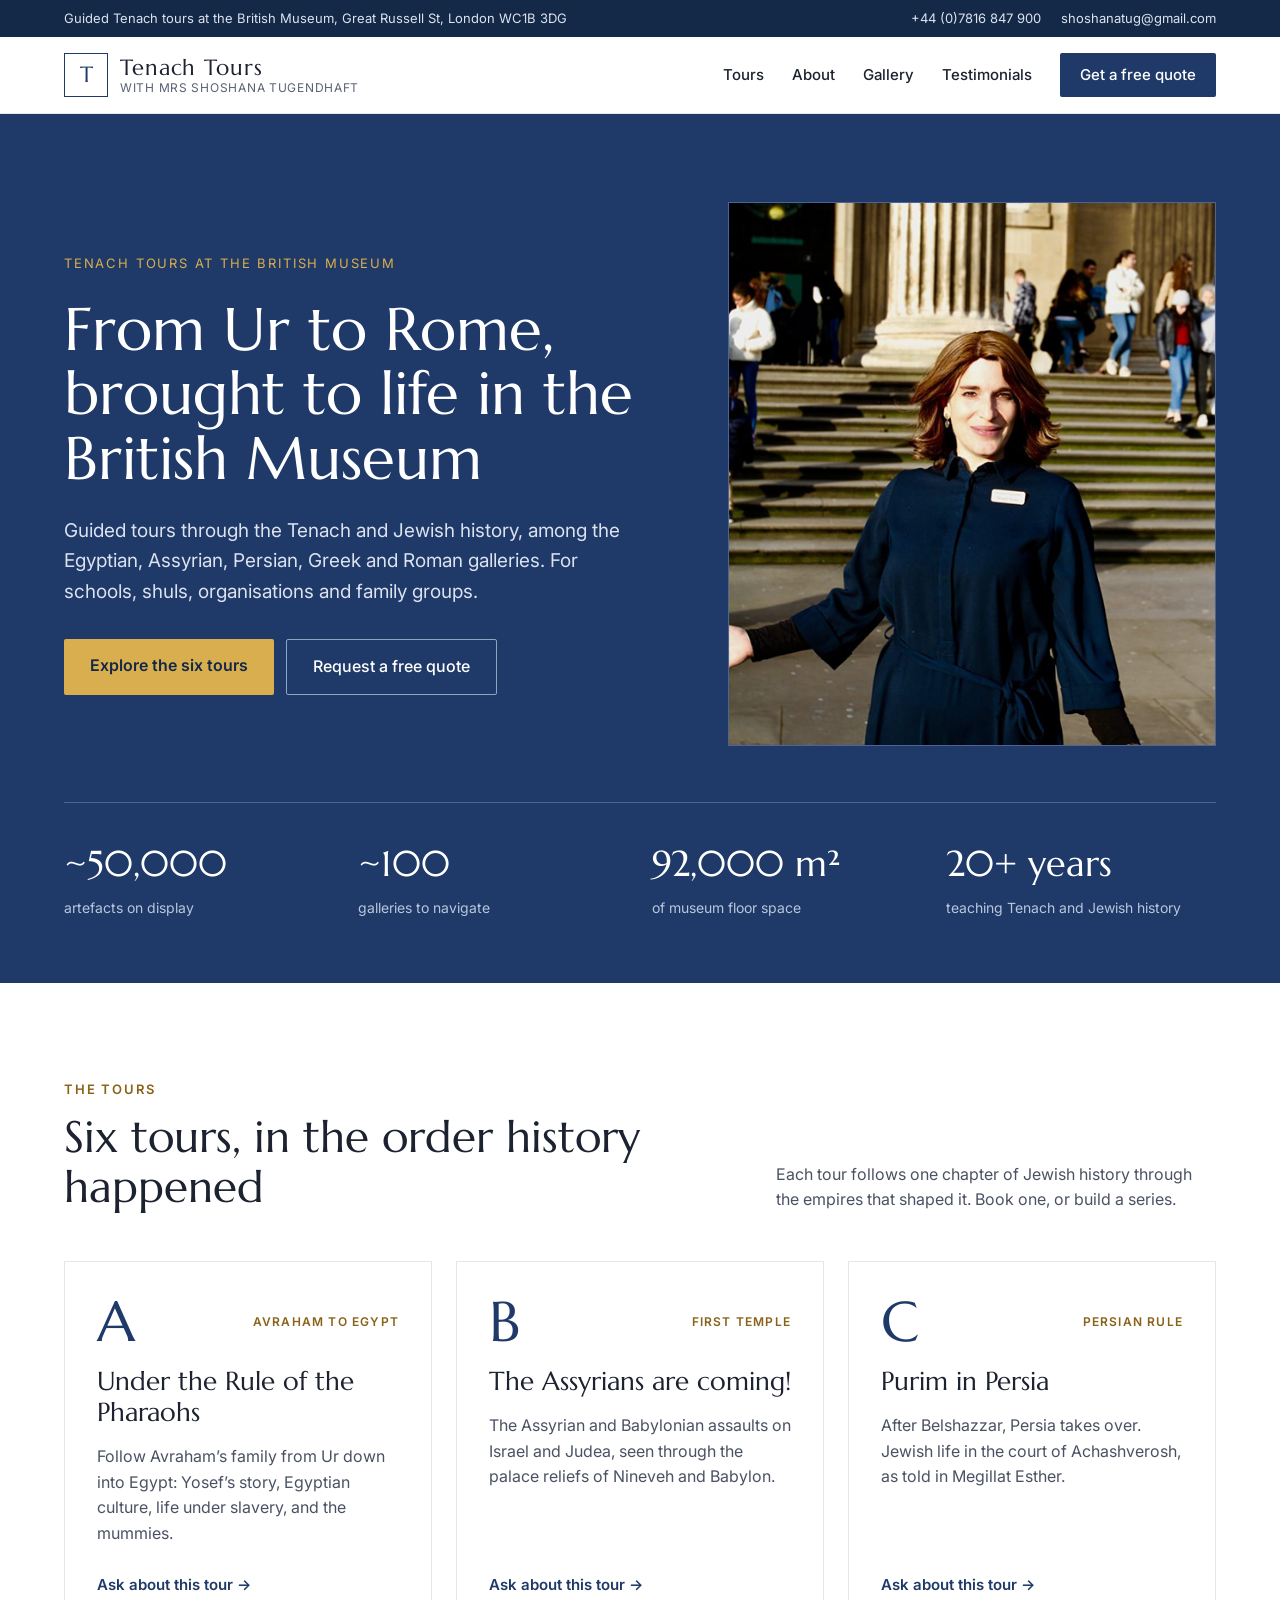
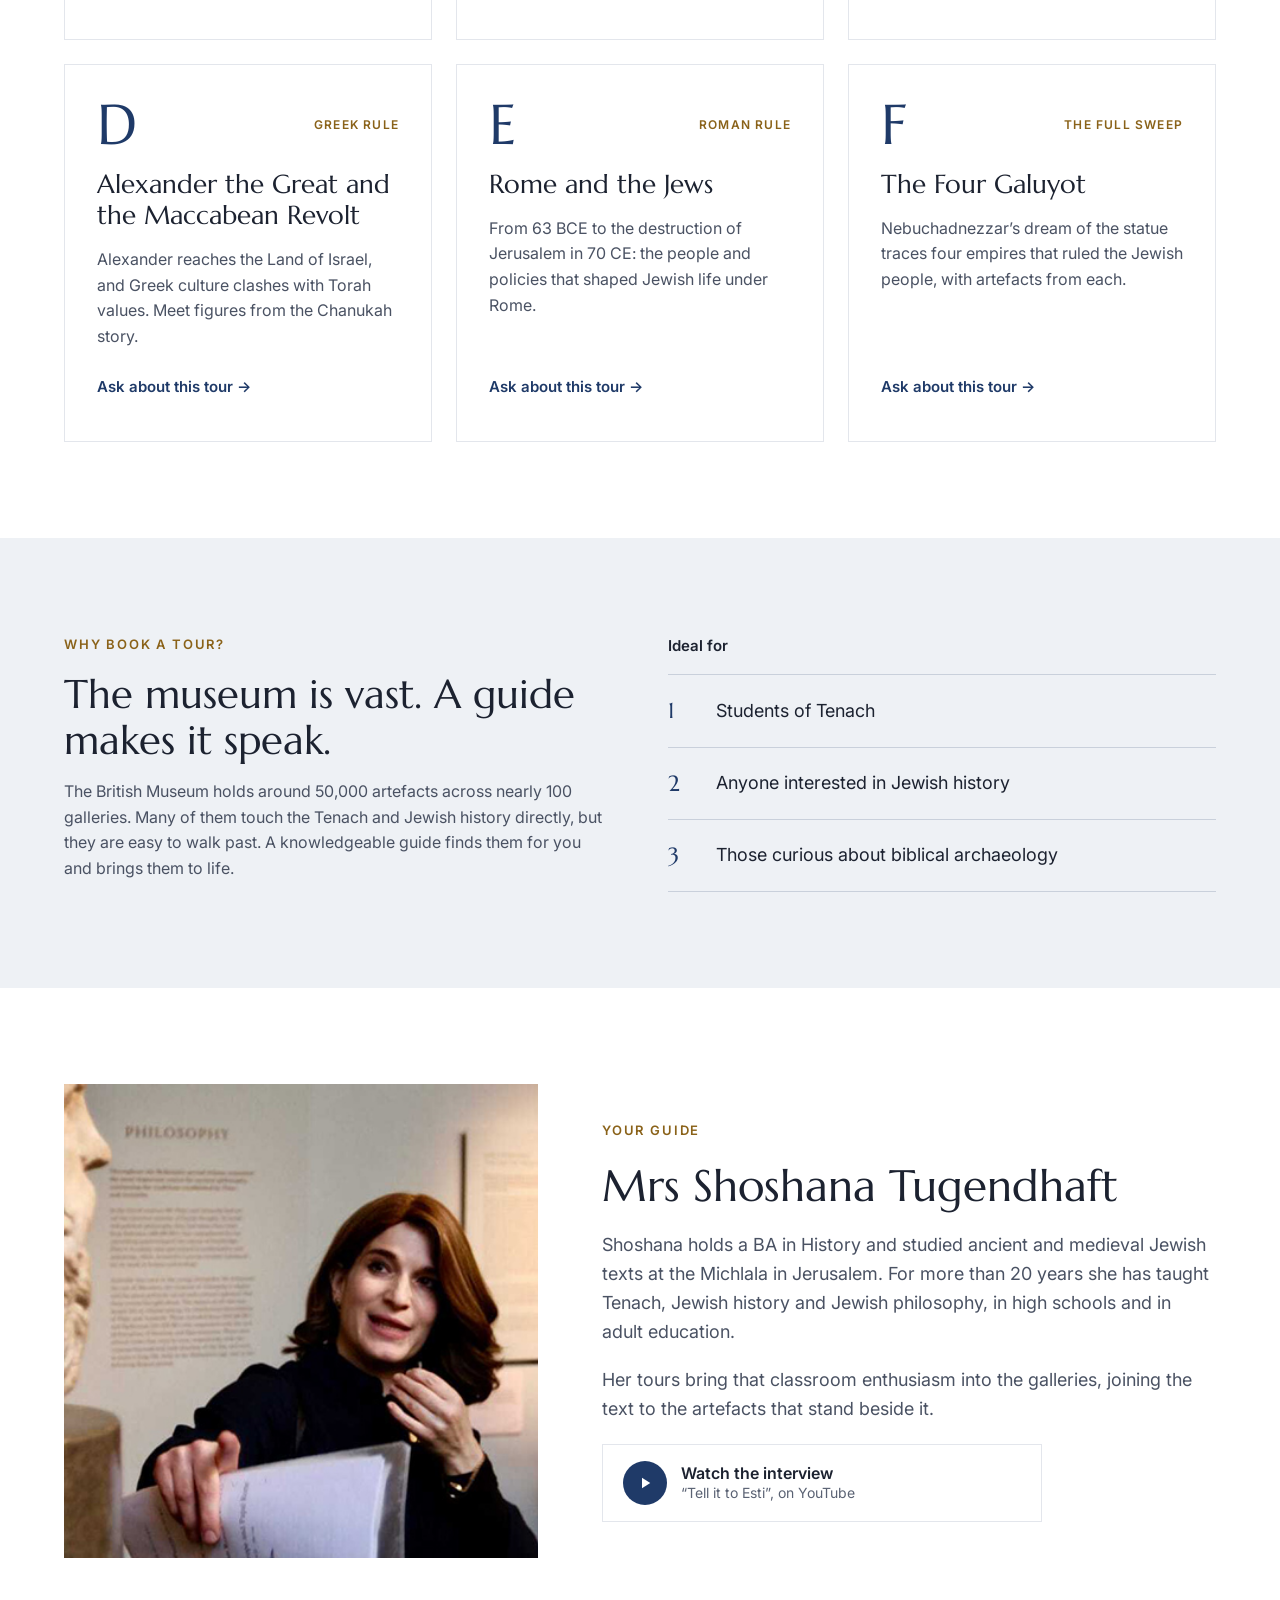
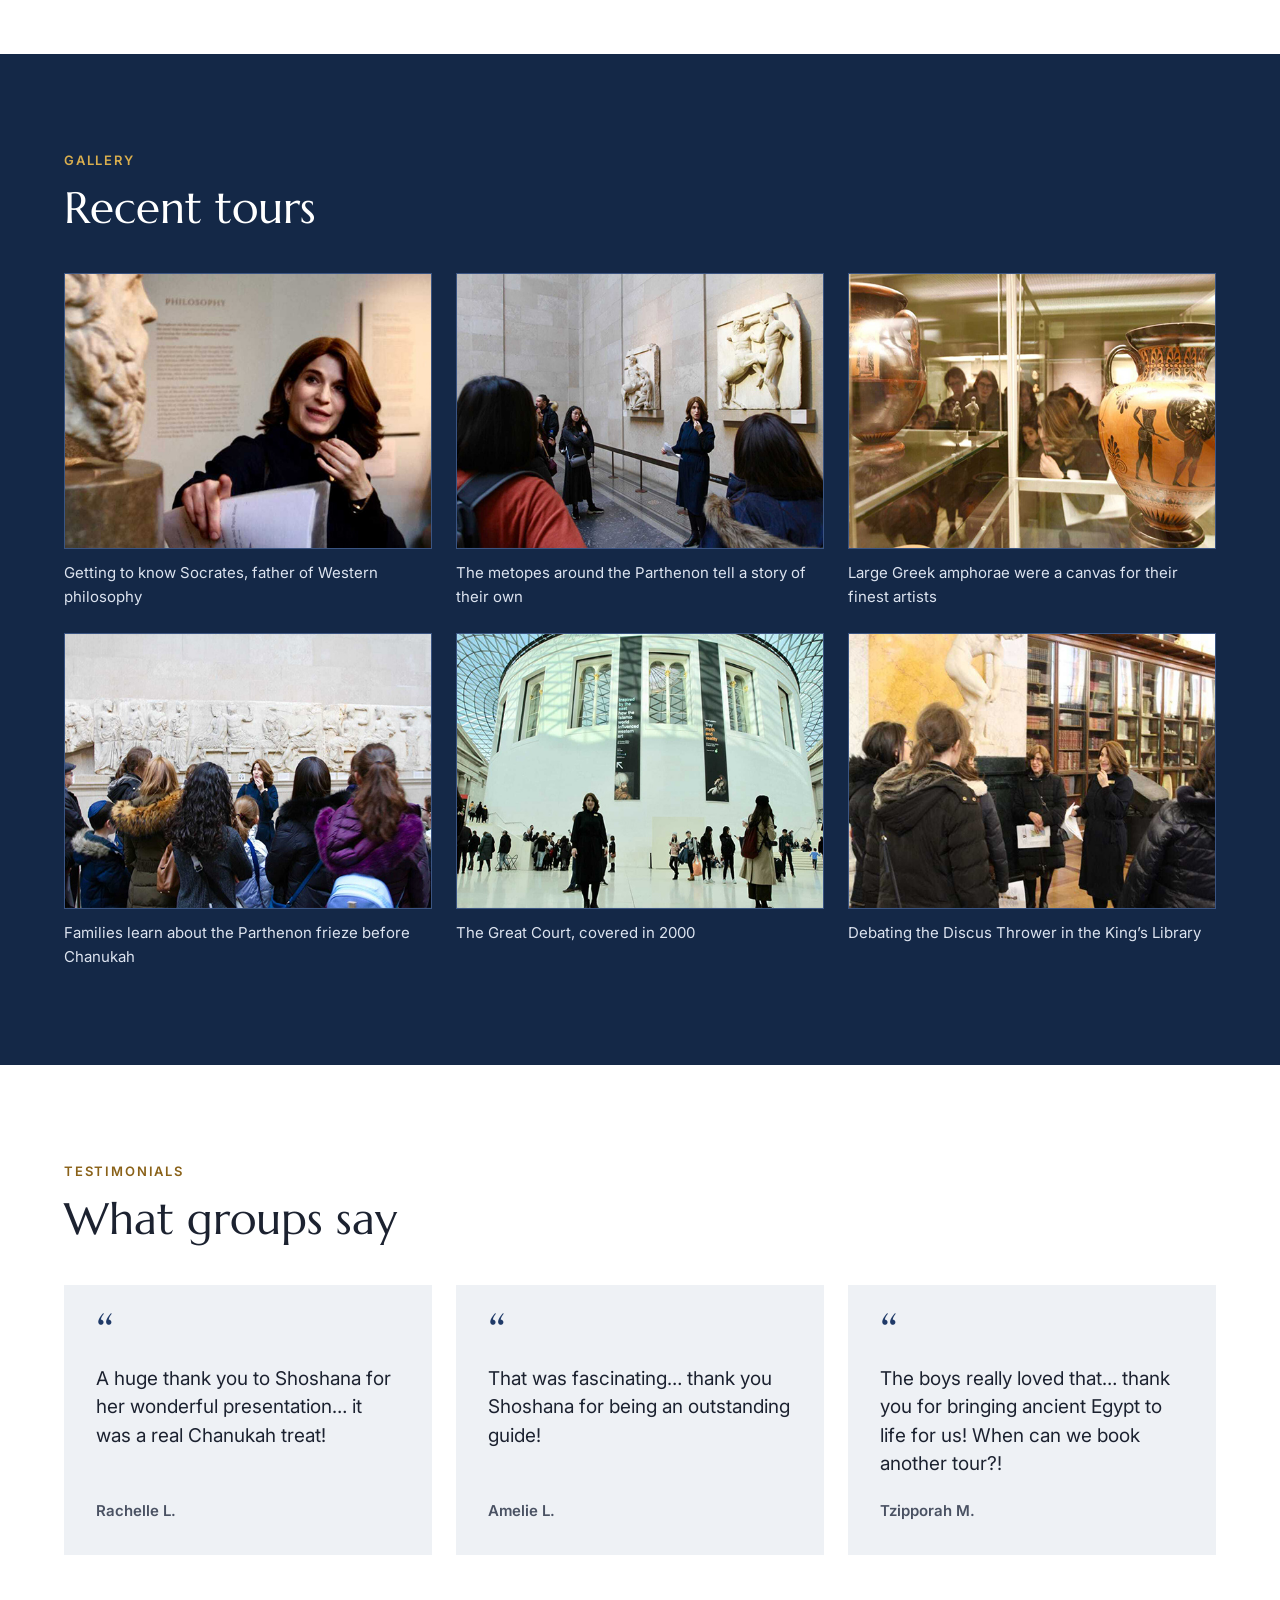
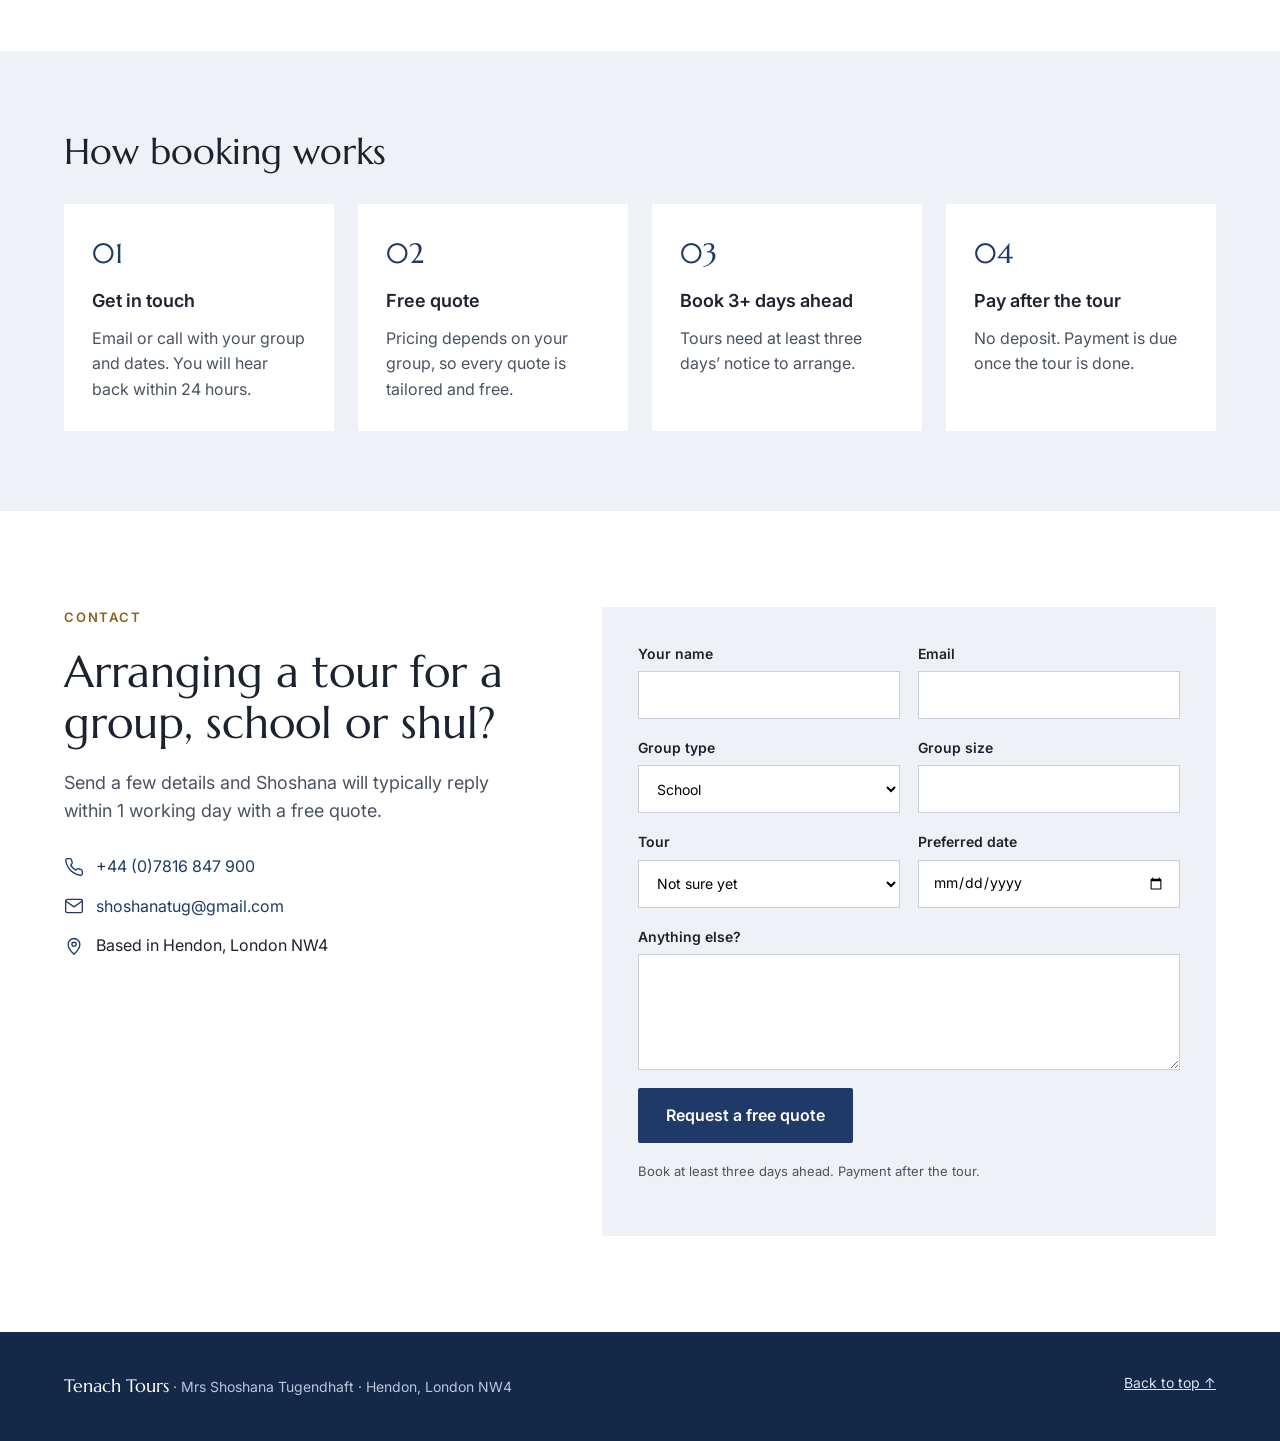
==== beta/index.html @ a1b4e2da "beta site" ====
<!doctype html>
<html lang="en">
<head>
<meta charset="utf-8">
<meta name="viewport" content="width=device-width, initial-scale=1">
<title>Tenach Tours | Guided Tenach tours at the British Museum</title>
<meta name="description" content="Guided tours through the Tenach and Jewish history at the British Museum with Mrs Shoshana Tugendhaft. For schools, shuls, organisations and family groups.">
<meta property="og:title" content="Tenach Tours at the British Museum">
<meta property="og:description" content="Guided tours through the Tenach and Jewish history, from Ur to Rome.">
<meta property="og:image" content="images/shoshana-british-museum.jpg">
<link rel="icon" href="favicon.svg" type="image/svg+xml">
<link rel="preconnect" href="https://fonts.googleapis.com">
<link rel="preconnect" href="https://fonts.gstatic.com" crossorigin>
<link href="https://fonts.googleapis.com/css2?family=Marcellus&family=Inter:wght@400;500;600&display=swap" rel="stylesheet">
<link rel="stylesheet" href="styles.css">
</head>
<body>
<a class="skip-link" href="#main">Skip to content</a>
<div style="width: 100%; font-family: Inter, system-ui, sans-serif; color: #1C2230; background: #FFFFFF; font-size: 16px; line-height: 1.6">

  <!-- Utility strip -->
  <div style="background: #142847; color: #DCE3EF; font-size: 13px">
    <div style="max-width: 1200px; margin: 0 auto; padding: 8px 24px; display: flex; flex-wrap: wrap; justify-content: space-between; gap: 8px 24px">
      <span class="hide-sm">Guided Tenach tours at the British Museum, Great Russell St, London WC1B 3DG</span>
      <div style="display: flex; flex-wrap: wrap; gap: 20px">
        <a href="tel:+447816847900" style="color: #DCE3EF; text-decoration: none">+44 (0)7816 847 900</a>
        <a href="mailto:shoshanatug@gmail.com" style="color: #DCE3EF; text-decoration: none">shoshanatug@gmail.com</a>
      </div>
    </div>
  </div>

  <!-- Nav -->
  <header style="border-bottom: 1px solid #E3E6EC; background: #FFFFFF">
    <div style="max-width: 1200px; margin: 0 auto; padding: 16px 24px; display: flex; flex-wrap: wrap; align-items: center; justify-content: space-between; gap: 16px">
      <a href="#home" style="display: flex; align-items: center; gap: 12px; text-decoration: none; color: #1C2230">
        <span style="width: 44px; height: 44px; border: 1.5px solid #1F3A68; display: flex; align-items: center; justify-content: center; font-family: Marcellus, serif; font-size: 22px; color: #1F3A68">T</span>
        <span style="display: flex; flex-direction: column; line-height: 1.15">
          <span style="font-family: Marcellus, serif; font-size: 22px; letter-spacing: 0.04em">Tenach Tours</span>
          <span style="font-size: 12px; color: #5A6273; letter-spacing: 0.06em; text-transform: uppercase">with Mrs Shoshana Tugendhaft</span>
        </span>
      </a>
      <nav aria-label="Main" style="display: flex; flex-wrap: wrap; align-items: center; gap: 4px 28px; font-size: 15px; font-weight: 500">
        <a href="#tours" style="color: #1C2230; text-decoration: none; padding: 10px 0">Tours</a>
        <a href="#about" style="color: #1C2230; text-decoration: none; padding: 10px 0">About</a>
        <a href="#gallery" style="color: #1C2230; text-decoration: none; padding: 10px 0">Gallery</a>
        <a href="#testimonials" style="color: #1C2230; text-decoration: none; padding: 10px 0">Testimonials</a>
        <a href="#contact" style="background: #1F3A68; color: #FFFFFF; text-decoration: none; padding: 10px 20px; border-radius: 2px">Get a free quote</a>
      </nav>
    </div>
  </header>

  <!-- Hero -->
  <main id="main"><section id="home" style="background: #1F3A68; color: #FFFFFF">
    <div style="max-width: 1200px; margin: 0 auto; padding: 88px 24px 0; display: flex; flex-wrap: wrap; gap: 56px; align-items: center">
      <div style="flex: 1 1 520px; min-width: 0; display: flex; flex-direction: column; gap: 24px">
        <span style="font-size: 13px; letter-spacing: 0.14em; text-transform: uppercase; color: #D9AE4E">Tenach Tours at the British Museum</span>
        <h1 class="h-display" style="margin: 0; font-family: Marcellus, serif; font-weight: 400; font-size: 60px; line-height: 1.08">From Ur to Rome, brought to life in the British Museum</h1>
        <p style="margin: 0; font-size: 19px; color: #DCE3EF; max-width: 560px">Guided tours through the Tenach and Jewish history, among the Egyptian, Assyrian, Persian, Greek and Roman galleries. For schools, shuls, organisations and family groups.</p>
        <div style="display: flex; flex-wrap: wrap; gap: 12px; padding-top: 8px">
          <a href="#tours" style="background: #D9AE4E; color: #142847; text-decoration: none; font-weight: 600; padding: 14px 26px; border-radius: 2px">Explore the six tours</a>
          <a href="#contact" style="border: 1px solid #8FA3C4; color: #FFFFFF; text-decoration: none; font-weight: 500; padding: 14px 26px; border-radius: 2px">Request a free quote</a>
        </div>
      </div>
      <div style="flex: 1 1 400px; min-width: 0">
        <img fetchpriority="high" src="images/shoshana-british-museum.jpg" alt="Shoshana Tugendhaft welcomes you to the British Museum" style="display: block; width: 100%; aspect-ratio: 565 / 630; max-height: 600px; object-fit: cover; object-position: center top; border: 1px solid #4A6496">
      </div>
    </div>
    <!-- Fact band -->
    <div style="max-width: 1200px; margin: 0 auto; padding: 56px 24px 64px">
      <div style="display: grid; grid-template-columns: repeat(auto-fit, minmax(200px, 1fr)); gap: 24px; border-top: 1px solid #4A6496; padding-top: 32px">
        <div style="display: flex; flex-direction: column; gap: 4px"><span style="font-family: Marcellus, serif; font-size: 36px">~50,000</span><span style="font-size: 14px; color: #B9C6DC">artefacts on display</span></div>
        <div style="display: flex; flex-direction: column; gap: 4px"><span style="font-family: Marcellus, serif; font-size: 36px">~100</span><span style="font-size: 14px; color: #B9C6DC">galleries to navigate</span></div>
        <div style="display: flex; flex-direction: column; gap: 4px"><span style="font-family: Marcellus, serif; font-size: 36px">92,000 m²</span><span style="font-size: 14px; color: #B9C6DC">of museum floor space</span></div>
        <div style="display: flex; flex-direction: column; gap: 4px"><span style="font-family: Marcellus, serif; font-size: 36px">20+ years</span><span style="font-size: 14px; color: #B9C6DC">teaching Tenach and Jewish history</span></div>
      </div>
    </div>
  </section>

  <!-- Tours -->
  <section id="tours" style="background: #FFFFFF">
    <div style="max-width: 1200px; margin: 0 auto; padding: 96px 24px; display: flex; flex-direction: column; gap: 48px">
      <div style="display: flex; flex-wrap: wrap; justify-content: space-between; align-items: flex-end; gap: 24px">
        <div style="flex: 1 1 520px; min-width: 0; display: flex; flex-direction: column; gap: 12px">
          <span style="font-size: 13px; letter-spacing: 0.14em; text-transform: uppercase; color: #8A6219; font-weight: 600">The tours</span>
          <h2 class="h-section" style="margin: 0; font-family: Marcellus, serif; font-weight: 400; font-size: 44px; line-height: 1.15">Six tours, in the order history happened</h2>
        </div>
        <p style="margin: 0; flex: 1 1 360px; color: #4A5263; max-width: 440px">Each tour follows one chapter of Jewish history through the empires that shaped it. Book one, or build a series.</p>
      </div>

      <div style="display: grid; grid-template-columns: repeat(auto-fit, minmax(340px, 1fr)); gap: 24px">
        
          <article style="border: 1px solid #E3E6EC; padding: 32px; display: flex; flex-direction: column; gap: 16px; background: #FFFFFF">
            <div style="display: flex; align-items: center; justify-content: space-between; gap: 16px">
              <span style="font-family: Marcellus, serif; font-size: 56px; line-height: 1; color: #1F3A68">A</span>
              <span style="font-size: 12px; letter-spacing: 0.1em; text-transform: uppercase; color: #8A6219; font-weight: 600; text-align: right">Avraham to Egypt</span>
            </div>
            <h3 style="margin: 0; font-family: Marcellus, serif; font-weight: 400; font-size: 26px; line-height: 1.2">Under the Rule of the Pharaohs</h3>
            <p style="margin: 0; color: #4A5263; flex-grow: 1">Follow Avraham’s family from Ur down into Egypt: Yosef’s story, Egyptian culture, life under slavery, and the mummies.</p>
            <a href="#contact" style="font-weight: 600; font-size: 15px; text-decoration: none; padding: 10px 0">Ask about this tour →</a>
          </article>
        
          <article style="border: 1px solid #E3E6EC; padding: 32px; display: flex; flex-direction: column; gap: 16px; background: #FFFFFF">
            <div style="display: flex; align-items: center; justify-content: space-between; gap: 16px">
              <span style="font-family: Marcellus, serif; font-size: 56px; line-height: 1; color: #1F3A68">B</span>
              <span style="font-size: 12px; letter-spacing: 0.1em; text-transform: uppercase; color: #8A6219; font-weight: 600; text-align: right">First Temple</span>
            </div>
            <h3 style="margin: 0; font-family: Marcellus, serif; font-weight: 400; font-size: 26px; line-height: 1.2">The Assyrians are coming!</h3>
            <p style="margin: 0; color: #4A5263; flex-grow: 1">The Assyrian and Babylonian assaults on Israel and Judea, seen through the palace reliefs of Nineveh and Babylon.</p>
            <a href="#contact" style="font-weight: 600; font-size: 15px; text-decoration: none; padding: 10px 0">Ask about this tour →</a>
          </article>
        
          <article style="border: 1px solid #E3E6EC; padding: 32px; display: flex; flex-direction: column; gap: 16px; background: #FFFFFF">
            <div style="display: flex; align-items: center; justify-content: space-between; gap: 16px">
              <span style="font-family: Marcellus, serif; font-size: 56px; line-height: 1; color: #1F3A68">C</span>
              <span style="font-size: 12px; letter-spacing: 0.1em; text-transform: uppercase; color: #8A6219; font-weight: 600; text-align: right">Persian rule</span>
            </div>
            <h3 style="margin: 0; font-family: Marcellus, serif; font-weight: 400; font-size: 26px; line-height: 1.2">Purim in Persia</h3>
            <p style="margin: 0; color: #4A5263; flex-grow: 1">After Belshazzar, Persia takes over. Jewish life in the court of Achashverosh, as told in Megillat Esther.</p>
            <a href="#contact" style="font-weight: 600; font-size: 15px; text-decoration: none; padding: 10px 0">Ask about this tour →</a>
          </article>
        
          <article style="border: 1px solid #E3E6EC; padding: 32px; display: flex; flex-direction: column; gap: 16px; background: #FFFFFF">
            <div style="display: flex; align-items: center; justify-content: space-between; gap: 16px">
              <span style="font-family: Marcellus, serif; font-size: 56px; line-height: 1; color: #1F3A68">D</span>
              <span style="font-size: 12px; letter-spacing: 0.1em; text-transform: uppercase; color: #8A6219; font-weight: 600; text-align: right">Greek rule</span>
            </div>
            <h3 style="margin: 0; font-family: Marcellus, serif; font-weight: 400; font-size: 26px; line-height: 1.2">Alexander the Great and the Maccabean Revolt</h3>
            <p style="margin: 0; color: #4A5263; flex-grow: 1">Alexander reaches the Land of Israel, and Greek culture clashes with Torah values. Meet figures from the Chanukah story.</p>
            <a href="#contact" style="font-weight: 600; font-size: 15px; text-decoration: none; padding: 10px 0">Ask about this tour →</a>
          </article>
        
          <article style="border: 1px solid #E3E6EC; padding: 32px; display: flex; flex-direction: column; gap: 16px; background: #FFFFFF">
            <div style="display: flex; align-items: center; justify-content: space-between; gap: 16px">
              <span style="font-family: Marcellus, serif; font-size: 56px; line-height: 1; color: #1F3A68">E</span>
              <span style="font-size: 12px; letter-spacing: 0.1em; text-transform: uppercase; color: #8A6219; font-weight: 600; text-align: right">Roman rule</span>
            </div>
            <h3 style="margin: 0; font-family: Marcellus, serif; font-weight: 400; font-size: 26px; line-height: 1.2">Rome and the Jews</h3>
            <p style="margin: 0; color: #4A5263; flex-grow: 1">From 63 BCE to the destruction of Jerusalem in 70 CE: the people and policies that shaped Jewish life under Rome.</p>
            <a href="#contact" style="font-weight: 600; font-size: 15px; text-decoration: none; padding: 10px 0">Ask about this tour →</a>
          </article>
        
          <article style="border: 1px solid #E3E6EC; padding: 32px; display: flex; flex-direction: column; gap: 16px; background: #FFFFFF">
            <div style="display: flex; align-items: center; justify-content: space-between; gap: 16px">
              <span style="font-family: Marcellus, serif; font-size: 56px; line-height: 1; color: #1F3A68">F</span>
              <span style="font-size: 12px; letter-spacing: 0.1em; text-transform: uppercase; color: #8A6219; font-weight: 600; text-align: right">The full sweep</span>
            </div>
            <h3 style="margin: 0; font-family: Marcellus, serif; font-weight: 400; font-size: 26px; line-height: 1.2">The Four Galuyot</h3>
            <p style="margin: 0; color: #4A5263; flex-grow: 1">Nebuchadnezzar’s dream of the statue traces four empires that ruled the Jewish people, with artefacts from each.</p>
            <a href="#contact" style="font-weight: 600; font-size: 15px; text-decoration: none; padding: 10px 0">Ask about this tour →</a>
          </article>
        
      </div>
    </div>
  </section>

  <!-- Why book -->
  <section style="background: #EEF1F5">
    <div style="max-width: 1200px; margin: 0 auto; padding: 96px 24px; display: flex; flex-wrap: wrap; gap: 56px">
      <div style="flex: 1 1 420px; min-width: 0; display: flex; flex-direction: column; gap: 16px">
        <span style="font-size: 13px; letter-spacing: 0.14em; text-transform: uppercase; color: #8A6219; font-weight: 600">Why book a tour?</span>
        <h2 class="h-section" style="margin: 0; font-family: Marcellus, serif; font-weight: 400; font-size: 40px; line-height: 1.15">The museum is vast. A guide makes it speak.</h2>
        <p style="margin: 0; color: #4A5263">The British Museum holds around 50,000 artefacts across nearly 100 galleries. Many of them touch the Tenach and Jewish history directly, but they are easy to walk past. A knowledgeable guide finds them for you and brings them to life.</p>
      </div>
      <div style="flex: 1 1 420px; min-width: 0; display: flex; flex-direction: column; gap: 16px">
        <span style="font-size: 15px; font-weight: 600">Ideal for</span>
        <div style="display: flex; flex-direction: column; border-top: 1px solid #C9D0DB">
          <div style="display: flex; gap: 16px; align-items: center; padding: 18px 0; border-bottom: 1px solid #C9D0DB"><span style="font-family: Marcellus, serif; font-size: 22px; color: #1F3A68; width: 32px">1</span><span style="font-size: 18px">Students of Tenach</span></div>
          <div style="display: flex; gap: 16px; align-items: center; padding: 18px 0; border-bottom: 1px solid #C9D0DB"><span style="font-family: Marcellus, serif; font-size: 22px; color: #1F3A68; width: 32px">2</span><span style="font-size: 18px">Anyone interested in Jewish history</span></div>
          <div style="display: flex; gap: 16px; align-items: center; padding: 18px 0; border-bottom: 1px solid #C9D0DB"><span style="font-family: Marcellus, serif; font-size: 22px; color: #1F3A68; width: 32px">3</span><span style="font-size: 18px">Those curious about biblical archaeology</span></div>
        </div>
      </div>
    </div>
  </section>

  <!-- About -->
  <section id="about" style="background: #FFFFFF">
    <div style="max-width: 1200px; margin: 0 auto; padding: 96px 24px; display: flex; flex-wrap: wrap; gap: 64px; align-items: center">
      <div style="flex: 1 1 380px; min-width: 0">
        <img loading="lazy" src="images/socrates.jpg" alt="Shoshana Tugendhaft guiding a group beside a bust of Socrates" style="display: block; width: 100%; aspect-ratio: 1 / 1; object-fit: cover; object-position: 68% center">
      </div>
      <div style="flex: 1 1 520px; min-width: 0; display: flex; flex-direction: column; gap: 20px">
        <span style="font-size: 13px; letter-spacing: 0.14em; text-transform: uppercase; color: #8A6219; font-weight: 600">Your guide</span>
        <h2 class="h-section" style="margin: 0; font-family: Marcellus, serif; font-weight: 400; font-size: 44px; line-height: 1.15">Mrs Shoshana Tugendhaft</h2>
        <p style="margin: 0; color: #4A5263; font-size: 18px">Shoshana holds a BA in History and studied ancient and medieval Jewish texts at the Michlala in Jerusalem. For more than 20 years she has taught Tenach, Jewish history and Jewish philosophy, in high schools and in adult education.</p>
        <p style="margin: 0; color: #4A5263; font-size: 18px">Her tours bring that classroom enthusiasm into the galleries, joining the text to the artefacts that stand beside it.</p>
        <button type="button" data-open-video style="display: flex; align-items: center; gap: 14px; text-align: left; font: inherit; cursor: pointer; background: #FFFFFF; border: 1px solid #E3E6EC; padding: 16px 20px; max-width: 440px; color: #1C2230">
          <span style="width: 44px; height: 44px; border-radius: 50%; background: #1F3A68; color: #FFFFFF; display: flex; align-items: center; justify-content: center; flex-shrink: 0">
            <svg aria-hidden="true" width="18" height="18" viewBox="0 0 24 24" fill="currentColor"><path d="M8 5v14l11-7z"></path></svg>
          </span>
          <span style="display: flex; flex-direction: column; line-height: 1.35"><span style="font-weight: 600">Watch the interview</span><span style="font-size: 14px; color: #5A6273">“Tell it to Esti”, on YouTube</span></span>
        </button>
      </div>
    </div>
  </section>

  <!-- Gallery -->
  <section id="gallery" style="background: #142847; color: #FFFFFF">
    <div style="max-width: 1200px; margin: 0 auto; padding: 96px 24px; display: flex; flex-direction: column; gap: 40px">
      <div style="display: flex; flex-direction: column; gap: 12px">
        <span style="font-size: 13px; letter-spacing: 0.14em; text-transform: uppercase; color: #D9AE4E; font-weight: 600">Gallery</span>
        <h2 class="h-section" style="margin: 0; font-family: Marcellus, serif; font-weight: 400; font-size: 44px; line-height: 1.15">Recent tours</h2>
      </div>
      <div style="display: grid; grid-template-columns: repeat(auto-fit, minmax(320px, 1fr)); gap: 24px">
        
          <figure style="margin: 0; display: flex; flex-direction: column; gap: 12px">
            <img loading="lazy" src="images/socrates.jpg" alt="Getting to know Socrates, father of Western philosophy" style="display: block; width: 100%; aspect-ratio: 4 / 3; object-fit: cover; border: 1px solid #3A5482">
            <figcaption style="font-size: 15px; color: #DCE3EF">Getting to know Socrates, father of Western philosophy</figcaption>
          </figure>
        
          <figure style="margin: 0; display: flex; flex-direction: column; gap: 12px">
            <img loading="lazy" src="images/parthenon-metopes.jpg" alt="The metopes around the Parthenon tell a story of their own" style="display: block; width: 100%; aspect-ratio: 4 / 3; object-fit: cover; border: 1px solid #3A5482">
            <figcaption style="font-size: 15px; color: #DCE3EF">The metopes around the Parthenon tell a story of their own</figcaption>
          </figure>
        
          <figure style="margin: 0; display: flex; flex-direction: column; gap: 12px">
            <img loading="lazy" src="images/greek-amphorae.jpg" alt="Large Greek amphorae were a canvas for their finest artists" style="display: block; width: 100%; aspect-ratio: 4 / 3; object-fit: cover; border: 1px solid #3A5482">
            <figcaption style="font-size: 15px; color: #DCE3EF">Large Greek amphorae were a canvas for their finest artists</figcaption>
          </figure>
        
          <figure style="margin: 0; display: flex; flex-direction: column; gap: 12px">
            <img loading="lazy" src="images/parthenon-frieze.jpg" alt="Families learn about the Parthenon frieze before Chanukah" style="display: block; width: 100%; aspect-ratio: 4 / 3; object-fit: cover; border: 1px solid #3A5482">
            <figcaption style="font-size: 15px; color: #DCE3EF">Families learn about the Parthenon frieze before Chanukah</figcaption>
          </figure>
        
          <figure style="margin: 0; display: flex; flex-direction: column; gap: 12px">
            <img loading="lazy" src="images/great-court.jpg" alt="The Great Court, covered in 2000" style="display: block; width: 100%; aspect-ratio: 4 / 3; object-fit: cover; border: 1px solid #3A5482">
            <figcaption style="font-size: 15px; color: #DCE3EF">The Great Court, covered in 2000</figcaption>
          </figure>
        
          <figure style="margin: 0; display: flex; flex-direction: column; gap: 12px">
            <img loading="lazy" src="images/discus-thrower.jpg" alt="Debating the Discus Thrower in the King’s Library" style="display: block; width: 100%; aspect-ratio: 4 / 3; object-fit: cover; border: 1px solid #3A5482">
            <figcaption style="font-size: 15px; color: #DCE3EF">Debating the Discus Thrower in the King’s Library</figcaption>
          </figure>
        
      </div>
    </div>
  </section>

  <!-- Testimonials -->
  <section id="testimonials" style="background: #FFFFFF">
    <div style="max-width: 1200px; margin: 0 auto; padding: 96px 24px; display: flex; flex-direction: column; gap: 40px">
      <div style="display: flex; flex-direction: column; gap: 12px">
        <span style="font-size: 13px; letter-spacing: 0.14em; text-transform: uppercase; color: #8A6219; font-weight: 600">Testimonials</span>
        <h2 class="h-section" style="margin: 0; font-family: Marcellus, serif; font-weight: 400; font-size: 44px; line-height: 1.15">What groups say</h2>
      </div>
      <div style="display: grid; grid-template-columns: repeat(auto-fit, minmax(300px, 1fr)); gap: 24px">
        
          <blockquote style="margin: 0; padding: 32px; background: #EEF1F5; display: flex; flex-direction: column; gap: 20px">
            <span aria-hidden="true" style="font-family: Marcellus, serif; font-size: 56px; line-height: 0.6; color: #1F3A68; height: 28px">“</span>
            <p style="margin: 0; font-size: 19px; line-height: 1.5; flex-grow: 1">A huge thank you to Shoshana for her wonderful presentation… it was a real Chanukah treat!</p>
            <cite style="font-style: normal; font-weight: 600; font-size: 15px; color: #4A5263">Rachelle L.</cite>
          </blockquote>
        
          <blockquote style="margin: 0; padding: 32px; background: #EEF1F5; display: flex; flex-direction: column; gap: 20px">
            <span aria-hidden="true" style="font-family: Marcellus, serif; font-size: 56px; line-height: 0.6; color: #1F3A68; height: 28px">“</span>
            <p style="margin: 0; font-size: 19px; line-height: 1.5; flex-grow: 1">That was fascinating… thank you Shoshana for being an outstanding guide!</p>
            <cite style="font-style: normal; font-weight: 600; font-size: 15px; color: #4A5263">Amelie L.</cite>
          </blockquote>
        
          <blockquote style="margin: 0; padding: 32px; background: #EEF1F5; display: flex; flex-direction: column; gap: 20px">
            <span aria-hidden="true" style="font-family: Marcellus, serif; font-size: 56px; line-height: 0.6; color: #1F3A68; height: 28px">“</span>
            <p style="margin: 0; font-size: 19px; line-height: 1.5; flex-grow: 1">The boys really loved that… thank you for bringing ancient Egypt to life for us! When can we book another tour?!</p>
            <cite style="font-style: normal; font-weight: 600; font-size: 15px; color: #4A5263">Tzipporah M.</cite>
          </blockquote>
        
      </div>
    </div>
  </section>

  <!-- How booking works -->
  <section style="background: #EEF1F5">
    <div style="max-width: 1200px; margin: 0 auto; padding: 80px 24px; display: flex; flex-direction: column; gap: 32px">
      <h2 class="h-section" style="margin: 0; font-family: Marcellus, serif; font-weight: 400; font-size: 36px; line-height: 1.15">How booking works</h2>
      <div style="display: grid; grid-template-columns: repeat(auto-fit, minmax(240px, 1fr)); gap: 24px">
        <div style="background: #FFFFFF; padding: 28px; display: flex; flex-direction: column; gap: 10px"><span style="font-family: Marcellus, serif; font-size: 28px; color: #1F3A68">01</span><span style="font-weight: 600; font-size: 18px">Get in touch</span><span style="color: #4A5263">Email or call with your group and dates. You will hear back within 24 hours.</span></div>
        <div style="background: #FFFFFF; padding: 28px; display: flex; flex-direction: column; gap: 10px"><span style="font-family: Marcellus, serif; font-size: 28px; color: #1F3A68">02</span><span style="font-weight: 600; font-size: 18px">Free quote</span><span style="color: #4A5263">Pricing depends on your group, so every quote is tailored and free.</span></div>
        <div style="background: #FFFFFF; padding: 28px; display: flex; flex-direction: column; gap: 10px"><span style="font-family: Marcellus, serif; font-size: 28px; color: #1F3A68">03</span><span style="font-weight: 600; font-size: 18px">Book 3+ days ahead</span><span style="color: #4A5263">Tours need at least three days’ notice to arrange.</span></div>
        <div style="background: #FFFFFF; padding: 28px; display: flex; flex-direction: column; gap: 10px"><span style="font-family: Marcellus, serif; font-size: 28px; color: #1F3A68">04</span><span style="font-weight: 600; font-size: 18px">Pay after the tour</span><span style="color: #4A5263">No deposit. Payment is due once the tour is done.</span></div>
      </div>
    </div>
  </section>

  <!-- Contact -->
  <section id="contact" style="background: #FFFFFF">
    <div style="max-width: 1200px; margin: 0 auto; padding: 96px 24px; display: flex; flex-wrap: wrap; gap: 64px">
      <div style="flex: 1 1 380px; min-width: 0; display: flex; flex-direction: column; gap: 20px">
        <span style="font-size: 13px; letter-spacing: 0.14em; text-transform: uppercase; color: #8A6219; font-weight: 600">Contact</span>
        <h2 class="h-section" style="margin: 0; font-family: Marcellus, serif; font-weight: 400; font-size: 44px; line-height: 1.15">Arranging a tour for a group, school or shul?</h2>
        <p style="margin: 0; color: #4A5263; font-size: 18px">Send a few details and Shoshana will typically reply within 1 working day with a free quote.</p>
        <div style="display: flex; flex-direction: column; gap: 14px; padding-top: 8px; font-size: 16px">
          <div style="display: flex; gap: 12px; align-items: center"><svg aria-hidden="true" width="20" height="20" viewBox="0 0 24 24" fill="none" stroke="#1F3A68" stroke-width="1.6" stroke-linecap="round" stroke-linejoin="round"><path d="M22 16.9v3a2 2 0 0 1-2.2 2 19.8 19.8 0 0 1-8.6-3.1 19.5 19.5 0 0 1-6-6A19.8 19.8 0 0 1 2.1 4.2 2 2 0 0 1 4.1 2h3a2 2 0 0 1 2 1.7c.1.9.4 1.8.7 2.7a2 2 0 0 1-.5 2.1L8 9.8a16 16 0 0 0 6 6l1.3-1.3a2 2 0 0 1 2.1-.4c.9.3 1.8.6 2.7.7a2 2 0 0 1 1.7 2z"></path></svg><a href="tel:+447816847900" style="text-decoration: none">+44 (0)7816 847 900</a></div>
          <div style="display: flex; gap: 12px; align-items: center"><svg aria-hidden="true" width="20" height="20" viewBox="0 0 24 24" fill="none" stroke="#1F3A68" stroke-width="1.6" stroke-linecap="round" stroke-linejoin="round"><rect x="2" y="4" width="20" height="16" rx="2"></rect><path d="M22 6l-10 7L2 6"></path></svg><a href="mailto:shoshanatug@gmail.com" style="text-decoration: none">shoshanatug@gmail.com</a></div>
          <div style="display: flex; gap: 12px; align-items: center"><svg aria-hidden="true" width="20" height="20" viewBox="0 0 24 24" fill="none" stroke="#1F3A68" stroke-width="1.6" stroke-linecap="round" stroke-linejoin="round"><path d="M12 22s7-6.2 7-12a7 7 0 0 0-14 0c0 5.8 7 12 7 12z"></path><circle cx="12" cy="10" r="2.5"></circle></svg><span>Based in Hendon, London NW4</span></div>
        </div>
      </div>
      <form id="quote-form" novalidate style="flex: 1 1 520px; min-width: 0; display: flex; flex-direction: column; gap: 18px; background: #EEF1F5; padding: 36px">
        <div style="display: flex; flex-wrap: wrap; gap: 18px">
          <label style="flex: 1 1 220px; display: flex; flex-direction: column; gap: 6px; font-size: 14px; font-weight: 600">Your name<input name="name" id="f-name" required type="text" style="height: 48px; border: 1px solid #C9D0DB; background: #FFFFFF; padding: 0 14px; font: inherit; font-weight: 400"></label>
          <label style="flex: 1 1 220px; display: flex; flex-direction: column; gap: 6px; font-size: 14px; font-weight: 600">Email<input name="email" id="f-email" required type="email" style="height: 48px; border: 1px solid #C9D0DB; background: #FFFFFF; padding: 0 14px; font: inherit; font-weight: 400"></label>
        </div>
        <div style="display: flex; flex-wrap: wrap; gap: 18px">
          <label style="flex: 1 1 220px; display: flex; flex-direction: column; gap: 6px; font-size: 14px; font-weight: 600">Group type<select name="group_type" id="f-group_type" style="height: 48px; border: 1px solid #C9D0DB; background: #FFFFFF; padding: 0 14px; font: inherit; font-weight: 400"><option>School</option><option>Shul</option><option>Organisation</option><option>Family or private group</option></select></label>
          <label style="flex: 1 1 220px; display: flex; flex-direction: column; gap: 6px; font-size: 14px; font-weight: 600">Group size<input name="group_size" id="f-group_size" type="number" style="height: 48px; border: 1px solid #C9D0DB; background: #FFFFFF; padding: 0 14px; font: inherit; font-weight: 400"></label>
        </div>
        <div style="display: flex; flex-wrap: wrap; gap: 18px">
          <label style="flex: 1 1 220px; display: flex; flex-direction: column; gap: 6px; font-size: 14px; font-weight: 600">Tour<select name="tour" id="f-tour" style="height: 48px; border: 1px solid #C9D0DB; background: #FFFFFF; padding: 0 14px; font: inherit; font-weight: 400"><option>Not sure yet</option><option>A · Under the Rule of the Pharaohs</option><option>B · The Assyrians are coming!</option><option>C · Purim in Persia</option><option>D · Alexander the Great and the Maccabean Revolt</option><option>E · Rome and the Jews</option><option>F · The Four Galuyot</option></select></label>
          <label style="flex: 1 1 220px; display: flex; flex-direction: column; gap: 6px; font-size: 14px; font-weight: 600">Preferred date<input name="date" id="f-date" type="date" style="height: 48px; border: 1px solid #C9D0DB; background: #FFFFFF; padding: 0 14px; font: inherit; font-weight: 400"></label>
        </div>
        <label style="display: flex; flex-direction: column; gap: 6px; font-size: 14px; font-weight: 600">Anything else?<textarea name="message" id="f-message" rows="4" style="border: 1px solid #C9D0DB; background: #FFFFFF; padding: 12px 14px; font: inherit; font-weight: 400; resize: vertical"></textarea></label>
        <button type="submit" style="align-self: flex-start; background: #1F3A68; color: #FFFFFF; border: 0; padding: 15px 28px; font: inherit; font-weight: 600; cursor: pointer; border-radius: 2px">Request a free quote</button>
        <span style="font-size: 13px; color: #4A5263">Book at least three days ahead. Payment after the tour.</span>
        <p id="form-status" role="status" style="margin: 0; font-size: 14px; color: #1F3A68"></p>
      </form>
    </div>
  </section>

  </main>
  <!-- Footer -->
  <footer style="background: #142847; color: #B9C6DC; font-size: 14px">
    <div style="max-width: 1200px; margin: 0 auto; padding: 40px 24px; display: flex; flex-wrap: wrap; justify-content: space-between; gap: 16px">
      <span><span style="font-family: Marcellus, serif; color: #FFFFFF; font-size: 18px">Tenach Tours</span> · Mrs Shoshana Tugendhaft · Hendon, London NW4</span>
      <a href="#home" style="color: #DCE3EF">Back to top ↑</a>
    </div>
  </footer>
  <!-- Video overlay -->
  
    <div id="video-modal" hidden style="position: fixed; inset: 0; z-index: 50; display: flex; align-items: center; justify-content: center; padding: 24px">
      <button type="button" aria-label="Close video" data-close-video style="position: absolute; inset: 0; width: 100%; height: 100%; border: 0; padding: 0; margin: 0; background: rgba(10, 18, 34, 0.82); cursor: pointer"></button>
      <div role="dialog" aria-modal="true" aria-label="Interview: Tell it to Esti" style="position: relative; width: 100%; max-width: 960px; display: flex; flex-direction: column; gap: 12px">
        <div style="display: flex; align-items: center; justify-content: space-between; gap: 16px; color: #FFFFFF">
          <span style="font-family: Marcellus, serif; font-size: 22px">Interview: “Tell it to Esti”</span>
          <button type="button" aria-label="Close video" data-close-video style="width: 44px; height: 44px; border: 1px solid #8FA3C4; background: transparent; color: #FFFFFF; display: flex; align-items: center; justify-content: center; cursor: pointer; border-radius: 2px">
            <svg aria-hidden="true" width="18" height="18" viewBox="0 0 24 24" fill="none" stroke="currentColor" stroke-width="2" stroke-linecap="round"><path d="M6 6l12 12M18 6L6 18"></path></svg>
          </button>
        </div>
        <div id="video-frame" style="width: 100%; aspect-ratio: 16 / 9; background: #000000"></div>
        <a href="https://www.youtube.com/watch?v=wOZ0_6i6oQo" style="align-self: flex-end; color: #DCE3EF; font-size: 14px; padding: 8px 0">Open on YouTube ↗</a>
      </div>
    </div>
  
</div>

<script src="script.js"></script>
</body>
</html>
---- beta/styles.css ----
/* Tenach Tours: base styles. Layout and colours live inline in index.html. */
*, *::before, *::after { box-sizing: border-box; }
html { scroll-behavior: smooth; scroll-padding-top: 16px; }
body { margin: 0; background: #FFFFFF; -webkit-font-smoothing: antialiased; }
img { max-width: 100%; }
a { color: #1F3A68; }
a:hover { color: #142847; }
a, button { transition: opacity .15s, background-color .15s, color .15s; }
a[href="#contact"][style*="background: #1F3A68"]:hover,
button[type="submit"]:hover { background: #142847 !important; }
a[href="#tours"][style*="background: #D9AE4E"]:hover { background: #E6C274 !important; }
[data-open-video]:hover { border-color: #1F3A68 !important; }

:focus-visible { outline: 3px solid #D9AE4E; outline-offset: 2px; }
input:focus-visible, select:focus-visible, textarea:focus-visible { outline: 2px solid #1F3A68; outline-offset: 0; }

.skip-link { position: absolute; left: 16px; top: -60px; z-index: 100; background: #142847; color: #FFFFFF; padding: 10px 16px; font: 600 14px Inter, sans-serif; }
.skip-link:focus { top: 12px; color: #FFFFFF; }

#video-modal[hidden] { display: none !important; }
#video-frame iframe { width: 100%; height: 100%; border: 0; display: block; }
body.modal-open { overflow: hidden; }

/* Tablet and phone */
@media (max-width: 900px) {
  .h-display { font-size: 44px !important; }
  .h-section { font-size: 34px !important; }
  section > div { padding-top: 64px !important; padding-bottom: 64px !important; }
  #home > div:first-child { padding-top: 56px !important; }
}
@media (max-width: 560px) {
  .h-display { font-size: 36px !important; }
  .h-section { font-size: 28px !important; }
  article, blockquote, #quote-form { padding: 24px !important; }
  [style*="minmax(340px"] { grid-template-columns: 1fr !important; }
  [style*="minmax(320px"], [style*="minmax(300px"] { grid-template-columns: 1fr !important; }
}
@media (prefers-reduced-motion: reduce) { html { scroll-behavior: auto; } }
#quote-form label { min-width: 0; }
#quote-form input, #quote-form select, #quote-form textarea { width: 100%; min-width: 0; max-width: 100%; }
@media (max-width: 560px) { .hide-sm { display: none; } }
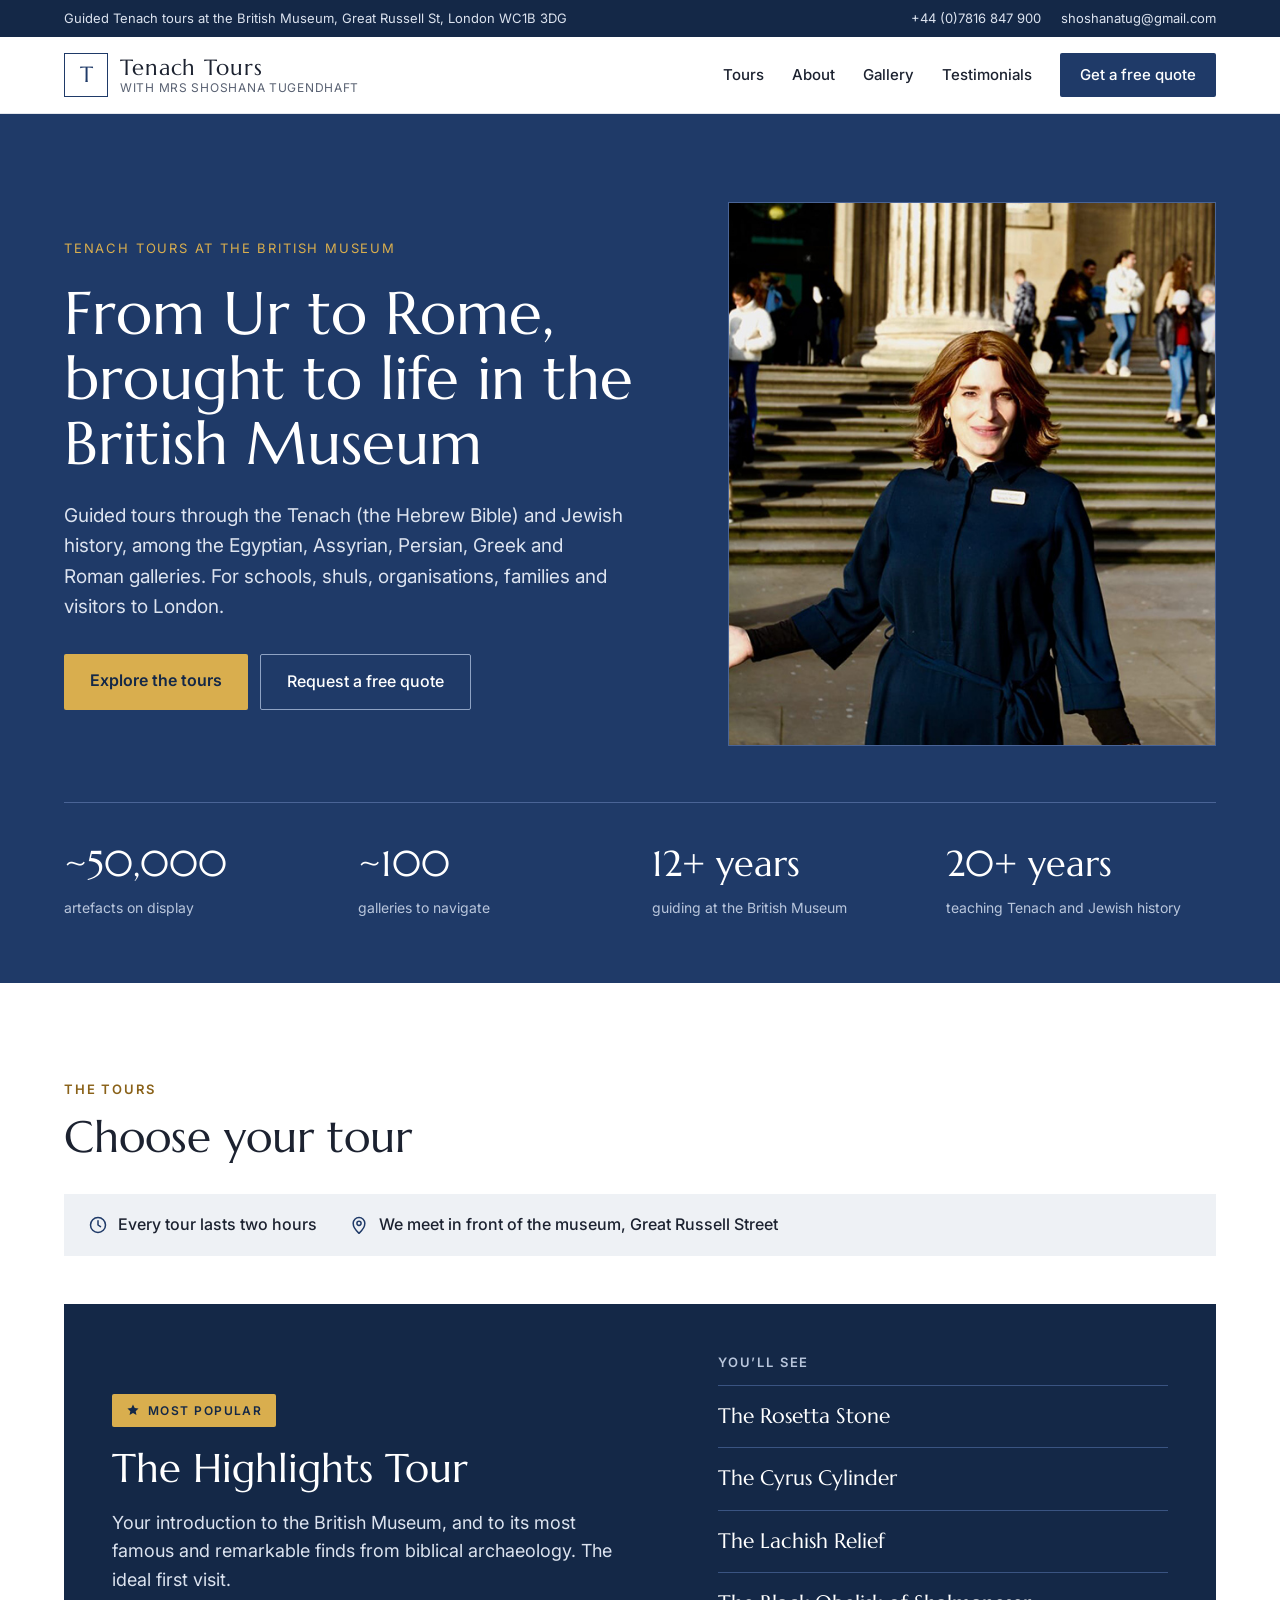
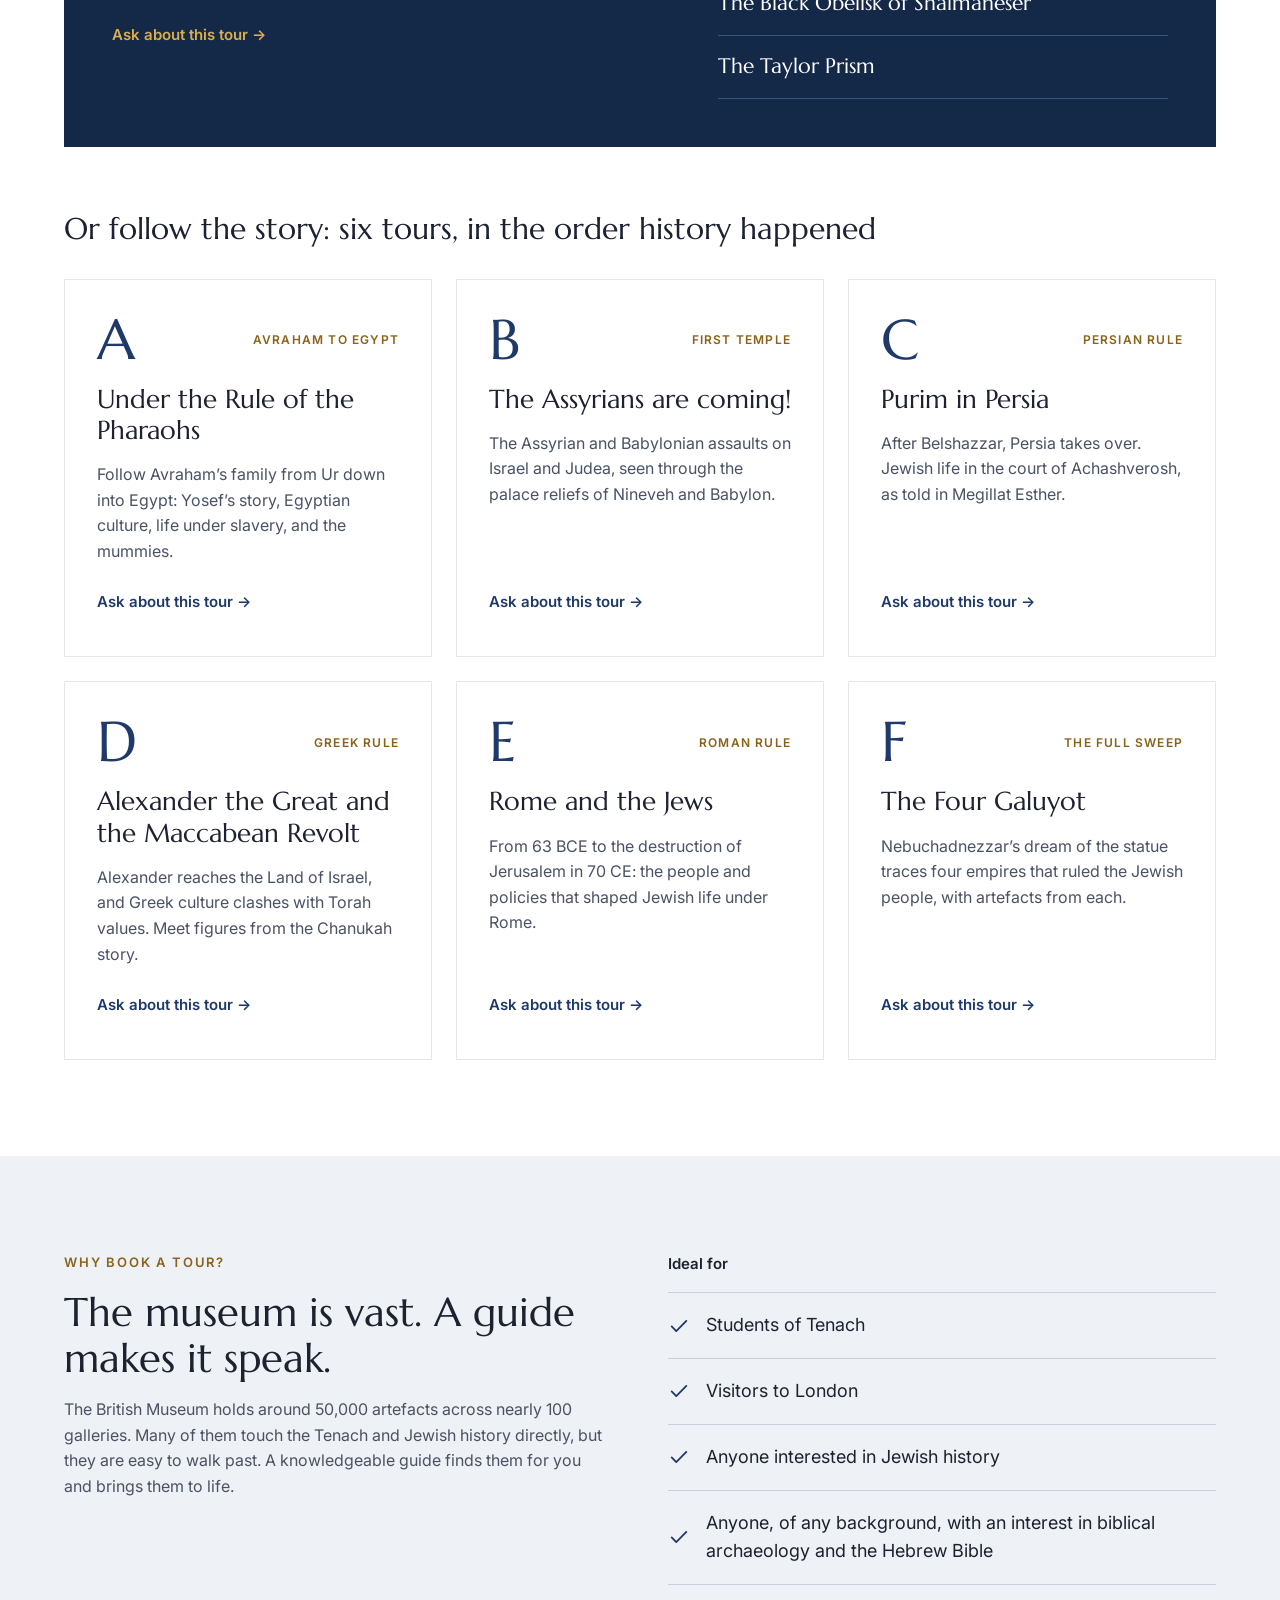
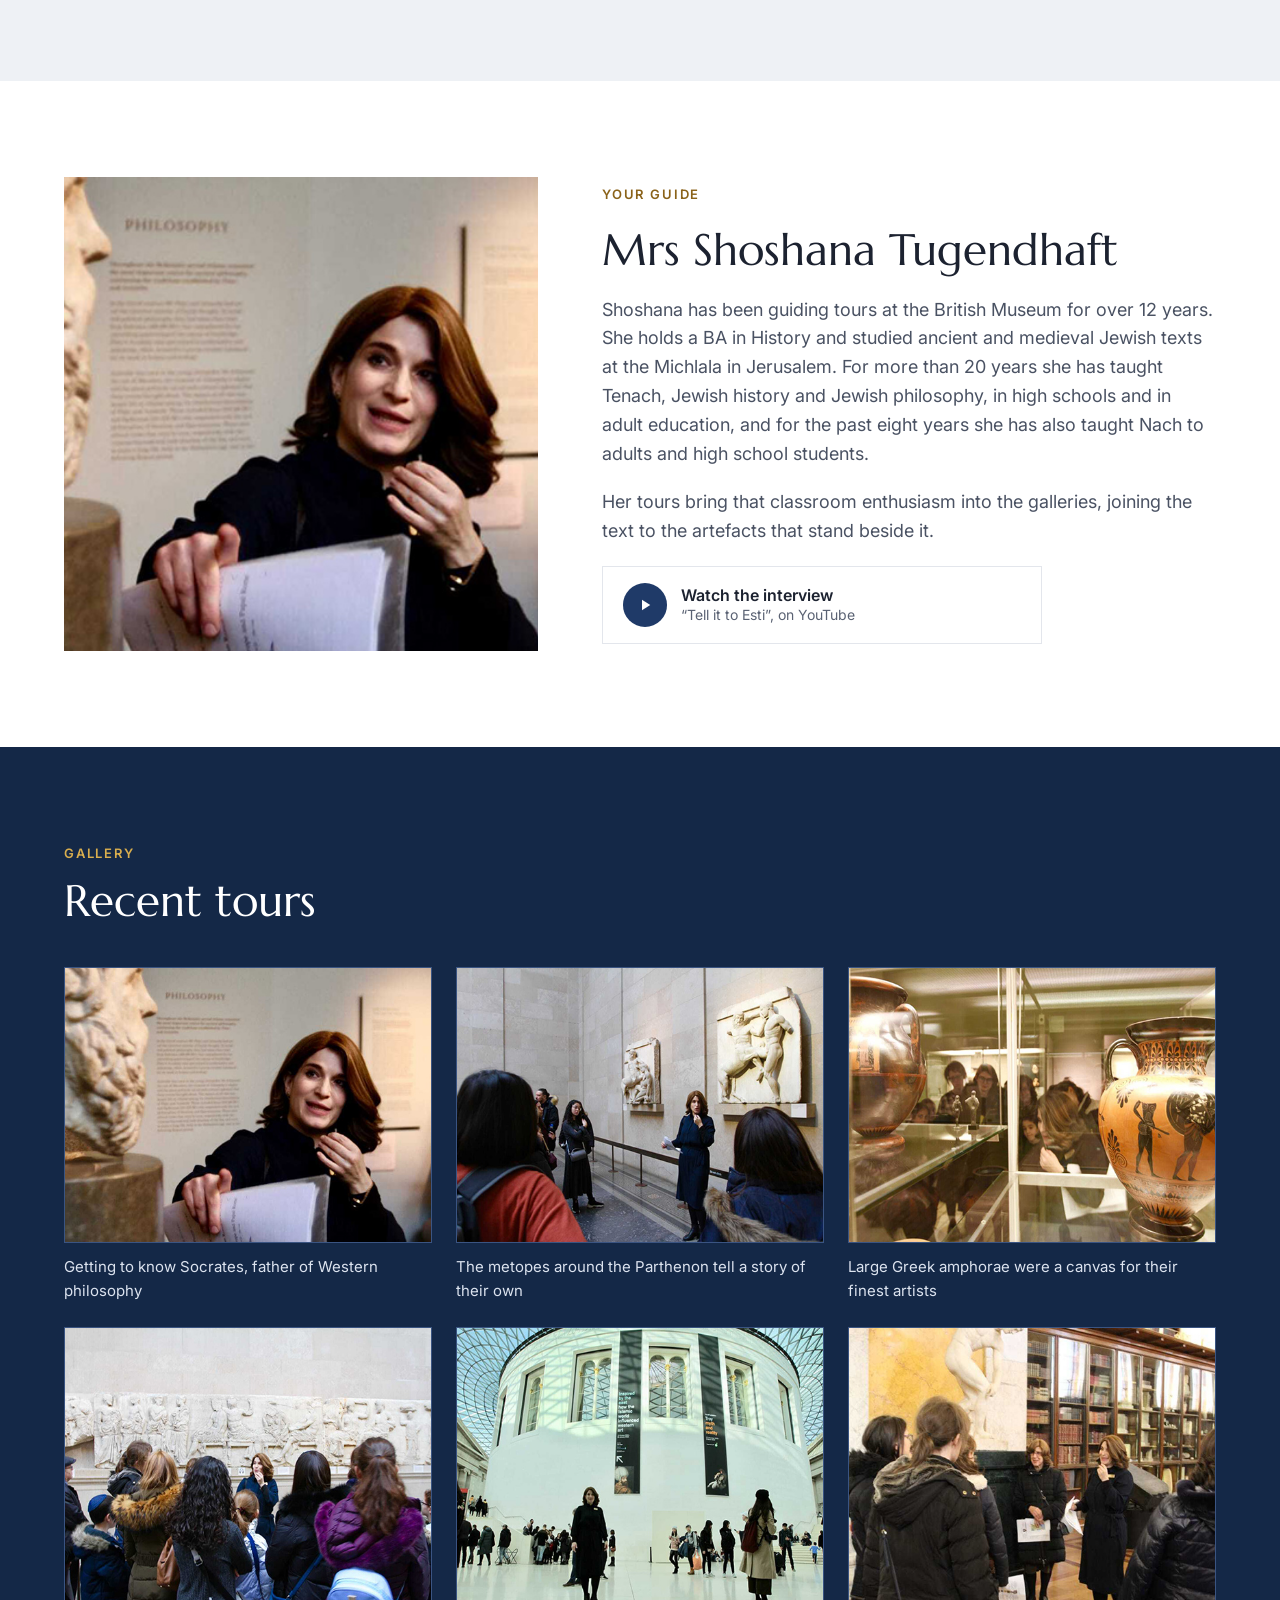
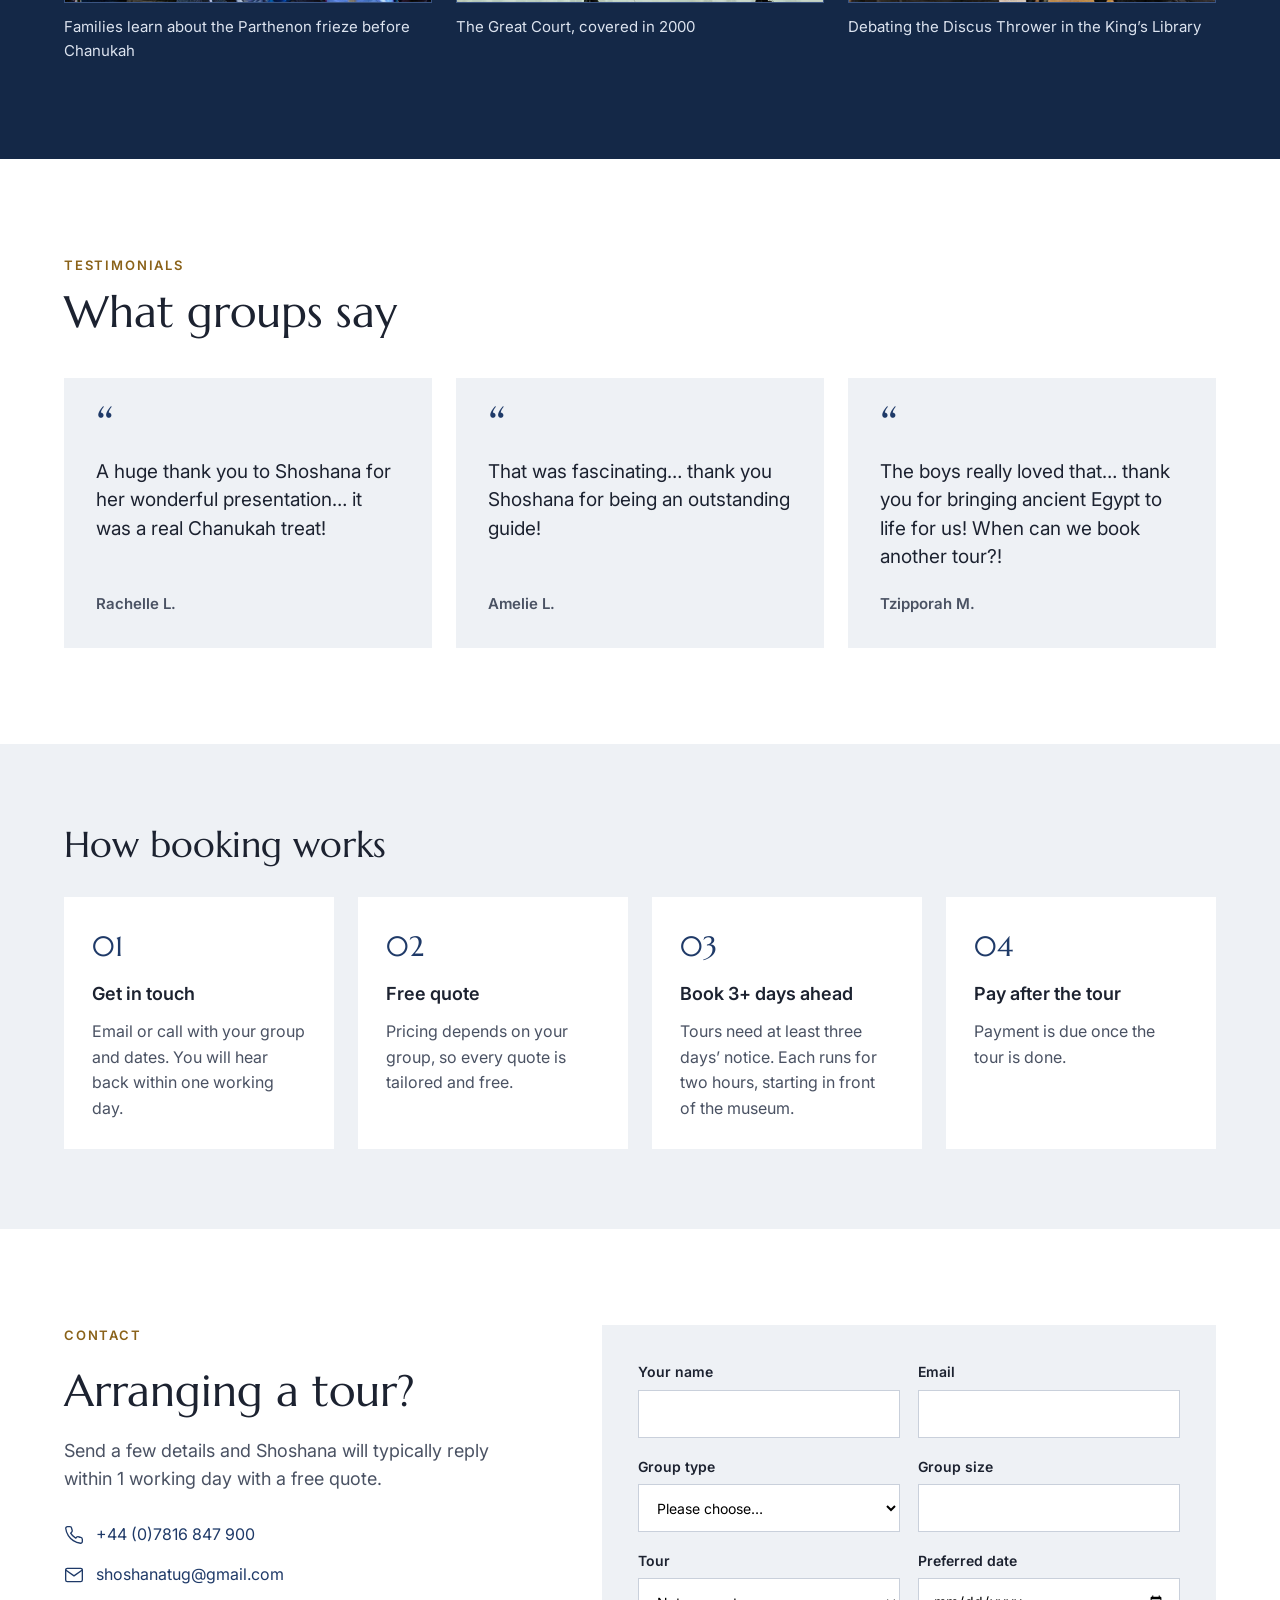
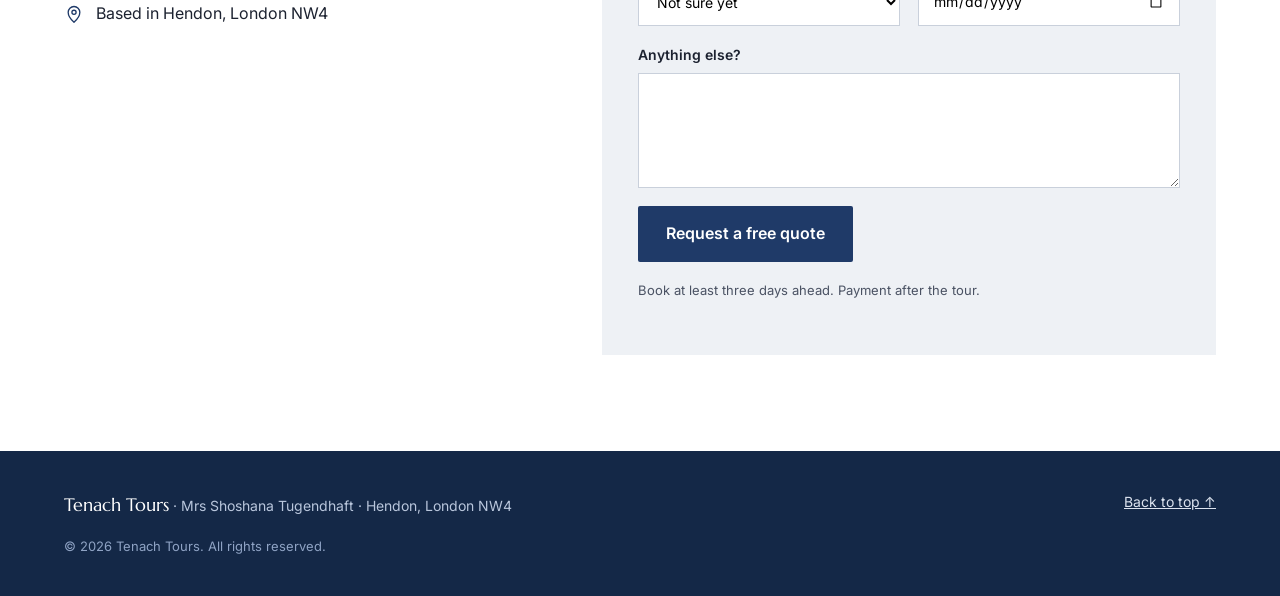
==== commit 2ba20245: "revisions post Shoshana feedback" ====
--- a/beta/index.html
+++ b/beta/index.html
@@ -7,12 +7,161 @@
 <meta name="description" content="Guided tours through the Tenach and Jewish history at the British Museum with Mrs Shoshana Tugendhaft. For schools, shuls, organisations and family groups.">
 <meta property="og:title" content="Tenach Tours at the British Museum">
 <meta property="og:description" content="Guided tours through the Tenach and Jewish history, from Ur to Rome.">
-<meta property="og:image" content="images/shoshana-british-museum.jpg">
+<link rel="canonical" href="https://tenachtours.com/">
+<meta property="og:type" content="website">
+<meta property="og:url" content="https://tenachtours.com/">
+<meta property="og:image" content="https://tenachtours.com/images/shoshana-british-museum.jpg">
+<meta name="twitter:card" content="summary_large_image">
 <link rel="icon" href="favicon.svg" type="image/svg+xml">
 <link rel="preconnect" href="https://fonts.googleapis.com">
 <link rel="preconnect" href="https://fonts.gstatic.com" crossorigin>
 <link href="https://fonts.googleapis.com/css2?family=Marcellus&family=Inter:wght@400;500;600&display=swap" rel="stylesheet">
 <link rel="stylesheet" href="styles.css">
+<script type="application/ld+json">
+{
+ "@context": "https://schema.org",
+ "@graph": [
+  {
+   "@type": "WebSite",
+   "@id": "https://tenachtours.com/#website",
+   "url": "https://tenachtours.com/",
+   "name": "Tenach Tours",
+   "inLanguage": "en-GB"
+  },
+  {
+   "@type": "TouristAttraction",
+   "@id": "#british-museum",
+   "name": "The British Museum",
+   "address": {
+    "@type": "PostalAddress",
+    "streetAddress": "Great Russell Street",
+    "addressLocality": "London",
+    "postalCode": "WC1B 3DG",
+    "addressCountry": "GB"
+   }
+  },
+  {
+   "@type": "Person",
+   "@id": "https://tenachtours.com/#shoshana",
+   "name": "Shoshana Tugendhaft",
+   "honorificPrefix": "Mrs",
+   "jobTitle": "Tour guide",
+   "knowsAbout": [
+    "Tenach",
+    "Hebrew Bible",
+    "Jewish history",
+    "Biblical archaeology",
+    "British Museum"
+   ],
+   "worksFor": {
+    "@id": "https://tenachtours.com/#business"
+   }
+  },
+  {
+   "@type": "LocalBusiness",
+   "@id": "https://tenachtours.com/#business",
+   "name": "Tenach Tours",
+   "url": "https://tenachtours.com/",
+   "description": "Guided tours through the Tenach (the Hebrew Bible) and Jewish history at the British Museum, with Mrs Shoshana Tugendhaft. For schools, shuls, organisations, families and visitors to London.",
+   "image": "https://tenachtours.com/images/shoshana-british-museum.jpg",
+   "telephone": "+447816847900",
+   "email": "shoshanatug@gmail.com",
+   "address": {
+    "@type": "PostalAddress",
+    "addressLocality": "Hendon, London",
+    "postalCode": "NW4",
+    "addressCountry": "GB"
+   },
+   "areaServed": {
+    "@type": "City",
+    "name": "London"
+   },
+   "founder": {
+    "@id": "https://tenachtours.com/#shoshana"
+   },
+   "makesOffer": [
+    {
+     "@type": "Offer",
+     "itemOffered": {
+      "@type": "TouristTrip",
+      "name": "The Highlights Tour",
+      "description": "An introduction to the British Museum and its most famous finds from biblical archaeology, including the Rosetta Stone, the Cyrus Cylinder, the Lachish Relief, the Black Obelisk of Shalmaneser and the Taylor Prism.",
+      "itinerary": {
+       "@id": "#british-museum"
+      }
+     }
+    },
+    {
+     "@type": "Offer",
+     "itemOffered": {
+      "@type": "TouristTrip",
+      "name": "Under the Rule of the Pharaohs",
+      "description": "Follow Avraham's family from Ur down into Egypt: Yosef's story, Egyptian culture, life under slavery, and the mummies.",
+      "itinerary": {
+       "@id": "#british-museum"
+      }
+     }
+    },
+    {
+     "@type": "Offer",
+     "itemOffered": {
+      "@type": "TouristTrip",
+      "name": "The Assyrians are coming!",
+      "description": "The Assyrian and Babylonian assaults on Israel and Judea, seen through the palace reliefs of Nineveh and Babylon.",
+      "itinerary": {
+       "@id": "#british-museum"
+      }
+     }
+    },
+    {
+     "@type": "Offer",
+     "itemOffered": {
+      "@type": "TouristTrip",
+      "name": "Purim in Persia",
+      "description": "After Belshazzar, Persia takes over. Jewish life in the court of Achashverosh, as told in Megillat Esther.",
+      "itinerary": {
+       "@id": "#british-museum"
+      }
+     }
+    },
+    {
+     "@type": "Offer",
+     "itemOffered": {
+      "@type": "TouristTrip",
+      "name": "Alexander the Great and the Maccabean Revolt",
+      "description": "Alexander reaches the Land of Israel, and Greek culture clashes with Torah values. Meet figures from the Chanukah story.",
+      "itinerary": {
+       "@id": "#british-museum"
+      }
+     }
+    },
+    {
+     "@type": "Offer",
+     "itemOffered": {
+      "@type": "TouristTrip",
+      "name": "Rome and the Jews",
+      "description": "From 63 BCE to the destruction of Jerusalem in 70 CE: the people and policies that shaped Jewish life under Rome.",
+      "itinerary": {
+       "@id": "#british-museum"
+      }
+     }
+    },
+    {
+     "@type": "Offer",
+     "itemOffered": {
+      "@type": "TouristTrip",
+      "name": "The Four Galuyot",
+      "description": "Nebuchadnezzar's dream of the statue traces four empires that ruled the Jewish people, with artefacts from each.",
+      "itinerary": {
+       "@id": "#british-museum"
+      }
+     }
+    }
+   ]
+  }
+ ]
+}
+</script>
 </head>
 <body>
 <a class="skip-link" href="#main">Skip to content</a>
@@ -55,9 +204,9 @@
       <div style="flex: 1 1 520px; min-width: 0; display: flex; flex-direction: column; gap: 24px">
         <span style="font-size: 13px; letter-spacing: 0.14em; text-transform: uppercase; color: #D9AE4E">Tenach Tours at the British Museum</span>
         <h1 class="h-display" style="margin: 0; font-family: Marcellus, serif; font-weight: 400; font-size: 60px; line-height: 1.08">From Ur to Rome, brought to life in the British Museum</h1>
-        <p style="margin: 0; font-size: 19px; color: #DCE3EF; max-width: 560px">Guided tours through the Tenach and Jewish history, among the Egyptian, Assyrian, Persian, Greek and Roman galleries. For schools, shuls, organisations and family groups.</p>
+        <p style="margin: 0; font-size: 19px; color: #DCE3EF; max-width: 560px">Guided tours through the Tenach (the Hebrew Bible) and Jewish history, among the Egyptian, Assyrian, Persian, Greek and Roman galleries. For schools, shuls, organisations, families and visitors to London.</p>
         <div style="display: flex; flex-wrap: wrap; gap: 12px; padding-top: 8px">
-          <a href="#tours" style="background: #D9AE4E; color: #142847; text-decoration: none; font-weight: 600; padding: 14px 26px; border-radius: 2px">Explore the six tours</a>
+          <a href="#tours" style="background: #D9AE4E; color: #142847; text-decoration: none; font-weight: 600; padding: 14px 26px; border-radius: 2px">Explore the tours</a>
           <a href="#contact" style="border: 1px solid #8FA3C4; color: #FFFFFF; text-decoration: none; font-weight: 500; padding: 14px 26px; border-radius: 2px">Request a free quote</a>
         </div>
       </div>
@@ -70,7 +219,7 @@
       <div style="display: grid; grid-template-columns: repeat(auto-fit, minmax(200px, 1fr)); gap: 24px; border-top: 1px solid #4A6496; padding-top: 32px">
         <div style="display: flex; flex-direction: column; gap: 4px"><span style="font-family: Marcellus, serif; font-size: 36px">~50,000</span><span style="font-size: 14px; color: #B9C6DC">artefacts on display</span></div>
         <div style="display: flex; flex-direction: column; gap: 4px"><span style="font-family: Marcellus, serif; font-size: 36px">~100</span><span style="font-size: 14px; color: #B9C6DC">galleries to navigate</span></div>
-        <div style="display: flex; flex-direction: column; gap: 4px"><span style="font-family: Marcellus, serif; font-size: 36px">92,000 m²</span><span style="font-size: 14px; color: #B9C6DC">of museum floor space</span></div>
+        <div style="display: flex; flex-direction: column; gap: 4px"><span style="font-family: Marcellus, serif; font-size: 36px">12+ years</span><span style="font-size: 14px; color: #B9C6DC">guiding at the British Museum</span></div>
         <div style="display: flex; flex-direction: column; gap: 4px"><span style="font-family: Marcellus, serif; font-size: 36px">20+ years</span><span style="font-size: 14px; color: #B9C6DC">teaching Tenach and Jewish history</span></div>
       </div>
     </div>
@@ -79,13 +228,36 @@
   <!-- Tours -->
   <section id="tours" style="background: #FFFFFF">
     <div style="max-width: 1200px; margin: 0 auto; padding: 96px 24px; display: flex; flex-direction: column; gap: 48px">
-      <div style="display: flex; flex-wrap: wrap; justify-content: space-between; align-items: flex-end; gap: 24px">
-        <div style="flex: 1 1 520px; min-width: 0; display: flex; flex-direction: column; gap: 12px">
-          <span style="font-size: 13px; letter-spacing: 0.14em; text-transform: uppercase; color: #8A6219; font-weight: 600">The tours</span>
-          <h2 class="h-section" style="margin: 0; font-family: Marcellus, serif; font-weight: 400; font-size: 44px; line-height: 1.15">Six tours, in the order history happened</h2>
-        </div>
-        <p style="margin: 0; flex: 1 1 360px; color: #4A5263; max-width: 440px">Each tour follows one chapter of Jewish history through the empires that shaped it. Book one, or build a series.</p>
-      </div>
+      <div style="display: flex; flex-direction: column; gap: 12px">
+        <span style="font-size: 13px; letter-spacing: 0.14em; text-transform: uppercase; color: #8A6219; font-weight: 600">The tours</span>
+        <h2 class="h-section" style="margin: 0; font-family: Marcellus, serif; font-weight: 400; font-size: 44px; line-height: 1.15">Choose your tour</h2>
+      </div>
+
+      <div style="display: flex; flex-wrap: wrap; gap: 12px 32px; margin-top: -16px; padding: 18px 24px; background: #EEF1F5; font-size: 16px; font-weight: 500;">
+        <span style="display: flex; align-items: center; gap: 10px"><svg aria-hidden="true" width="20" height="20" viewBox="0 0 24 24" fill="none" stroke="#1F3A68" stroke-width="1.8" stroke-linecap="round" stroke-linejoin="round"><circle cx="12" cy="12" r="9"></circle><path d="M12 7v5l3 2"></path></svg>Every tour lasts two hours</span>
+        <span style="display: flex; align-items: center; gap: 10px"><svg aria-hidden="true" width="20" height="20" viewBox="0 0 24 24" fill="none" stroke="#1F3A68" stroke-width="1.8" stroke-linecap="round" stroke-linejoin="round"><path d="M12 22s7-6.2 7-12a7 7 0 0 0-14 0c0 5.8 7 12 7 12z"></path><circle cx="12" cy="10" r="2.5"></circle></svg>We meet in front of the museum, Great Russell Street</span>
+      </div>
+
+      <article style="background: #142847; color: #FFFFFF; padding: 48px; display: flex; flex-wrap: wrap; gap: 40px 56px; align-items: center">
+        <div style="flex: 1 1 460px; min-width: 0; display: flex; flex-direction: column; gap: 18px; align-items: flex-start">
+          <span style="display: flex; align-items: center; gap: 8px; background: #D9AE4E; color: #142847; font-size: 12px; font-weight: 600; letter-spacing: 0.12em; text-transform: uppercase; padding: 7px 14px; border-radius: 2px"><svg aria-hidden="true" width="14" height="14" viewBox="0 0 24 24" fill="currentColor"><path d="M12 2.5l2.9 6.1 6.6.8-4.9 4.6 1.3 6.6L12 17.3l-5.9 3.3 1.3-6.6-4.9-4.6 6.6-.8z"></path></svg>Most popular</span>
+          <h3 style="margin: 0; font-family: Marcellus, serif; font-weight: 400; font-size: 40px; line-height: 1.15">The Highlights Tour</h3>
+          <p style="margin: 0; color: #DCE3EF; font-size: 18px; max-width: 520px">Your introduction to the British Museum, and to its most famous and remarkable finds from biblical archaeology. The ideal first visit.</p>
+          <a href="#contact" style="color: #D9AE4E; font-weight: 600; font-size: 15px; text-decoration: none; padding: 10px 0">Ask about this tour →</a>
+        </div>
+        <div style="flex: 1 1 360px; min-width: 0; display: flex; flex-direction: column; gap: 12px">
+          <span style="font-size: 13px; letter-spacing: 0.14em; text-transform: uppercase; color: #B9C6DC; font-weight: 600">You’ll see</span>
+          <ul style="margin: 0; padding: 0; list-style: none; display: flex; flex-direction: column; border-top: 1px solid #3A5482">
+            <li style="padding: 14px 0; border-bottom: 1px solid #3A5482; font-family: Marcellus, serif; font-size: 21px">The Rosetta Stone</li>
+            <li style="padding: 14px 0; border-bottom: 1px solid #3A5482; font-family: Marcellus, serif; font-size: 21px">The Cyrus Cylinder</li>
+            <li style="padding: 14px 0; border-bottom: 1px solid #3A5482; font-family: Marcellus, serif; font-size: 21px">The Lachish Relief</li>
+            <li style="padding: 14px 0; border-bottom: 1px solid #3A5482; font-family: Marcellus, serif; font-size: 21px">The Black Obelisk of Shalmaneser</li>
+            <li style="padding: 14px 0; border-bottom: 1px solid #3A5482; font-family: Marcellus, serif; font-size: 21px">The Taylor Prism</li>
+          </ul>
+        </div>
+      </article>
+
+      <h3 style="margin: 16px 0 -16px; font-family: Marcellus, serif; font-weight: 400; font-size: 30px; line-height: 1.2">Or follow the story: six tours, in the order history happened</h3>
 
       <div style="display: grid; grid-template-columns: repeat(auto-fit, minmax(340px, 1fr)); gap: 24px">
         
@@ -164,9 +336,10 @@
       <div style="flex: 1 1 420px; min-width: 0; display: flex; flex-direction: column; gap: 16px">
         <span style="font-size: 15px; font-weight: 600">Ideal for</span>
         <div style="display: flex; flex-direction: column; border-top: 1px solid #C9D0DB">
-          <div style="display: flex; gap: 16px; align-items: center; padding: 18px 0; border-bottom: 1px solid #C9D0DB"><span style="font-family: Marcellus, serif; font-size: 22px; color: #1F3A68; width: 32px">1</span><span style="font-size: 18px">Students of Tenach</span></div>
-          <div style="display: flex; gap: 16px; align-items: center; padding: 18px 0; border-bottom: 1px solid #C9D0DB"><span style="font-family: Marcellus, serif; font-size: 22px; color: #1F3A68; width: 32px">2</span><span style="font-size: 18px">Anyone interested in Jewish history</span></div>
-          <div style="display: flex; gap: 16px; align-items: center; padding: 18px 0; border-bottom: 1px solid #C9D0DB"><span style="font-family: Marcellus, serif; font-size: 22px; color: #1F3A68; width: 32px">3</span><span style="font-size: 18px">Those curious about biblical archaeology</span></div>
+          <div style="display: flex; gap: 16px; align-items: center; padding: 18px 0; border-bottom: 1px solid #C9D0DB"><svg aria-hidden="true" width="22" height="22" viewBox="0 0 24 24" fill="none" stroke="#1F3A68" stroke-width="2" stroke-linecap="round" stroke-linejoin="round" style="flex-shrink: 0"><path d="M4 12.5l5 5L20 6.5"></path></svg><span style="font-size: 18px">Students of Tenach</span></div>
+          <div style="display: flex; gap: 16px; align-items: center; padding: 18px 0; border-bottom: 1px solid #C9D0DB"><svg aria-hidden="true" width="22" height="22" viewBox="0 0 24 24" fill="none" stroke="#1F3A68" stroke-width="2" stroke-linecap="round" stroke-linejoin="round" style="flex-shrink: 0"><path d="M4 12.5l5 5L20 6.5"></path></svg><span style="font-size: 18px">Visitors to London</span></div>
+          <div style="display: flex; gap: 16px; align-items: center; padding: 18px 0; border-bottom: 1px solid #C9D0DB"><svg aria-hidden="true" width="22" height="22" viewBox="0 0 24 24" fill="none" stroke="#1F3A68" stroke-width="2" stroke-linecap="round" stroke-linejoin="round" style="flex-shrink: 0"><path d="M4 12.5l5 5L20 6.5"></path></svg><span style="font-size: 18px">Anyone interested in Jewish history</span></div>
+          <div style="display: flex; gap: 16px; align-items: center; padding: 18px 0; border-bottom: 1px solid #C9D0DB"><svg aria-hidden="true" width="22" height="22" viewBox="0 0 24 24" fill="none" stroke="#1F3A68" stroke-width="2" stroke-linecap="round" stroke-linejoin="round" style="flex-shrink: 0"><path d="M4 12.5l5 5L20 6.5"></path></svg><span style="font-size: 18px">Anyone, of any background, with an interest in biblical archaeology and the Hebrew Bible</span></div>
         </div>
       </div>
     </div>
@@ -181,7 +354,7 @@
       <div style="flex: 1 1 520px; min-width: 0; display: flex; flex-direction: column; gap: 20px">
         <span style="font-size: 13px; letter-spacing: 0.14em; text-transform: uppercase; color: #8A6219; font-weight: 600">Your guide</span>
         <h2 class="h-section" style="margin: 0; font-family: Marcellus, serif; font-weight: 400; font-size: 44px; line-height: 1.15">Mrs Shoshana Tugendhaft</h2>
-        <p style="margin: 0; color: #4A5263; font-size: 18px">Shoshana holds a BA in History and studied ancient and medieval Jewish texts at the Michlala in Jerusalem. For more than 20 years she has taught Tenach, Jewish history and Jewish philosophy, in high schools and in adult education.</p>
+        <p style="margin: 0; color: #4A5263; font-size: 18px">Shoshana has been guiding tours at the British Museum for over 12 years. She holds a BA in History and studied ancient and medieval Jewish texts at the Michlala in Jerusalem. For more than 20 years she has taught Tenach, Jewish history and Jewish philosophy, in high schools and in adult education, and for the past eight years she has also taught Nach to adults and high school students.</p>
         <p style="margin: 0; color: #4A5263; font-size: 18px">Her tours bring that classroom enthusiasm into the galleries, joining the text to the artefacts that stand beside it.</p>
         <button type="button" data-open-video style="display: flex; align-items: center; gap: 14px; text-align: left; font: inherit; cursor: pointer; background: #FFFFFF; border: 1px solid #E3E6EC; padding: 16px 20px; max-width: 440px; color: #1C2230">
           <span style="width: 44px; height: 44px; border-radius: 50%; background: #1F3A68; color: #FFFFFF; display: flex; align-items: center; justify-content: center; flex-shrink: 0">
@@ -272,10 +445,10 @@
     <div style="max-width: 1200px; margin: 0 auto; padding: 80px 24px; display: flex; flex-direction: column; gap: 32px">
       <h2 class="h-section" style="margin: 0; font-family: Marcellus, serif; font-weight: 400; font-size: 36px; line-height: 1.15">How booking works</h2>
       <div style="display: grid; grid-template-columns: repeat(auto-fit, minmax(240px, 1fr)); gap: 24px">
-        <div style="background: #FFFFFF; padding: 28px; display: flex; flex-direction: column; gap: 10px"><span style="font-family: Marcellus, serif; font-size: 28px; color: #1F3A68">01</span><span style="font-weight: 600; font-size: 18px">Get in touch</span><span style="color: #4A5263">Email or call with your group and dates. You will hear back within 24 hours.</span></div>
+        <div style="background: #FFFFFF; padding: 28px; display: flex; flex-direction: column; gap: 10px"><span style="font-family: Marcellus, serif; font-size: 28px; color: #1F3A68">01</span><span style="font-weight: 600; font-size: 18px">Get in touch</span><span style="color: #4A5263">Email or call with your group and dates. You will hear back within one working day.</span></div>
         <div style="background: #FFFFFF; padding: 28px; display: flex; flex-direction: column; gap: 10px"><span style="font-family: Marcellus, serif; font-size: 28px; color: #1F3A68">02</span><span style="font-weight: 600; font-size: 18px">Free quote</span><span style="color: #4A5263">Pricing depends on your group, so every quote is tailored and free.</span></div>
-        <div style="background: #FFFFFF; padding: 28px; display: flex; flex-direction: column; gap: 10px"><span style="font-family: Marcellus, serif; font-size: 28px; color: #1F3A68">03</span><span style="font-weight: 600; font-size: 18px">Book 3+ days ahead</span><span style="color: #4A5263">Tours need at least three days’ notice to arrange.</span></div>
-        <div style="background: #FFFFFF; padding: 28px; display: flex; flex-direction: column; gap: 10px"><span style="font-family: Marcellus, serif; font-size: 28px; color: #1F3A68">04</span><span style="font-weight: 600; font-size: 18px">Pay after the tour</span><span style="color: #4A5263">No deposit. Payment is due once the tour is done.</span></div>
+        <div style="background: #FFFFFF; padding: 28px; display: flex; flex-direction: column; gap: 10px"><span style="font-family: Marcellus, serif; font-size: 28px; color: #1F3A68">03</span><span style="font-weight: 600; font-size: 18px">Book 3+ days ahead</span><span style="color: #4A5263">Tours need at least three days’ notice. Each runs for two hours, starting in front of the museum.</span></div>
+        <div style="background: #FFFFFF; padding: 28px; display: flex; flex-direction: column; gap: 10px"><span style="font-family: Marcellus, serif; font-size: 28px; color: #1F3A68">04</span><span style="font-weight: 600; font-size: 18px">Pay after the tour</span><span style="color: #4A5263">Payment is due once the tour is done.</span></div>
       </div>
     </div>
   </section>
@@ -285,7 +458,7 @@
     <div style="max-width: 1200px; margin: 0 auto; padding: 96px 24px; display: flex; flex-wrap: wrap; gap: 64px">
       <div style="flex: 1 1 380px; min-width: 0; display: flex; flex-direction: column; gap: 20px">
         <span style="font-size: 13px; letter-spacing: 0.14em; text-transform: uppercase; color: #8A6219; font-weight: 600">Contact</span>
-        <h2 class="h-section" style="margin: 0; font-family: Marcellus, serif; font-weight: 400; font-size: 44px; line-height: 1.15">Arranging a tour for a group, school or shul?</h2>
+        <h2 class="h-section" style="margin: 0; font-family: Marcellus, serif; font-weight: 400; font-size: 44px; line-height: 1.15">Arranging a tour?</h2>
         <p style="margin: 0; color: #4A5263; font-size: 18px">Send a few details and Shoshana will typically reply within 1 working day with a free quote.</p>
         <div style="display: flex; flex-direction: column; gap: 14px; padding-top: 8px; font-size: 16px">
           <div style="display: flex; gap: 12px; align-items: center"><svg aria-hidden="true" width="20" height="20" viewBox="0 0 24 24" fill="none" stroke="#1F3A68" stroke-width="1.6" stroke-linecap="round" stroke-linejoin="round"><path d="M22 16.9v3a2 2 0 0 1-2.2 2 19.8 19.8 0 0 1-8.6-3.1 19.5 19.5 0 0 1-6-6A19.8 19.8 0 0 1 2.1 4.2 2 2 0 0 1 4.1 2h3a2 2 0 0 1 2 1.7c.1.9.4 1.8.7 2.7a2 2 0 0 1-.5 2.1L8 9.8a16 16 0 0 0 6 6l1.3-1.3a2 2 0 0 1 2.1-.4c.9.3 1.8.6 2.7.7a2 2 0 0 1 1.7 2z"></path></svg><a href="tel:+447816847900" style="text-decoration: none">+44 (0)7816 847 900</a></div>
@@ -299,11 +472,11 @@
           <label style="flex: 1 1 220px; display: flex; flex-direction: column; gap: 6px; font-size: 14px; font-weight: 600">Email<input name="email" id="f-email" required type="email" style="height: 48px; border: 1px solid #C9D0DB; background: #FFFFFF; padding: 0 14px; font: inherit; font-weight: 400"></label>
         </div>
         <div style="display: flex; flex-wrap: wrap; gap: 18px">
-          <label style="flex: 1 1 220px; display: flex; flex-direction: column; gap: 6px; font-size: 14px; font-weight: 600">Group type<select name="group_type" id="f-group_type" style="height: 48px; border: 1px solid #C9D0DB; background: #FFFFFF; padding: 0 14px; font: inherit; font-weight: 400"><option>School</option><option>Shul</option><option>Organisation</option><option>Family or private group</option></select></label>
+          <label style="flex: 1 1 220px; display: flex; flex-direction: column; gap: 6px; font-size: 14px; font-weight: 600">Group type<select name="group_type" id="f-group_type" style="height: 48px; border: 1px solid #C9D0DB; background: #FFFFFF; padding: 0 14px; font: inherit; font-weight: 400"><option value="" selected>Please choose…</option><option>School</option><option>Shul</option><option>Organisation</option><option>Family or private group</option><option>Visitors to London</option><option>Other</option></select></label>
           <label style="flex: 1 1 220px; display: flex; flex-direction: column; gap: 6px; font-size: 14px; font-weight: 600">Group size<input name="group_size" id="f-group_size" type="number" style="height: 48px; border: 1px solid #C9D0DB; background: #FFFFFF; padding: 0 14px; font: inherit; font-weight: 400"></label>
         </div>
         <div style="display: flex; flex-wrap: wrap; gap: 18px">
-          <label style="flex: 1 1 220px; display: flex; flex-direction: column; gap: 6px; font-size: 14px; font-weight: 600">Tour<select name="tour" id="f-tour" style="height: 48px; border: 1px solid #C9D0DB; background: #FFFFFF; padding: 0 14px; font: inherit; font-weight: 400"><option>Not sure yet</option><option>A · Under the Rule of the Pharaohs</option><option>B · The Assyrians are coming!</option><option>C · Purim in Persia</option><option>D · Alexander the Great and the Maccabean Revolt</option><option>E · Rome and the Jews</option><option>F · The Four Galuyot</option></select></label>
+          <label style="flex: 1 1 220px; display: flex; flex-direction: column; gap: 6px; font-size: 14px; font-weight: 600">Tour<select name="tour" id="f-tour" style="height: 48px; border: 1px solid #C9D0DB; background: #FFFFFF; padding: 0 14px; font: inherit; font-weight: 400"><option>Not sure yet</option><option>The Highlights Tour (most popular)</option><option>A · Under the Rule of the Pharaohs</option><option>B · The Assyrians are coming!</option><option>C · Purim in Persia</option><option>D · Alexander the Great and the Maccabean Revolt</option><option>E · Rome and the Jews</option><option>F · The Four Galuyot</option></select></label>
           <label style="flex: 1 1 220px; display: flex; flex-direction: column; gap: 6px; font-size: 14px; font-weight: 600">Preferred date<input name="date" id="f-date" type="date" style="height: 48px; border: 1px solid #C9D0DB; background: #FFFFFF; padding: 0 14px; font: inherit; font-weight: 400"></label>
         </div>
         <label style="display: flex; flex-direction: column; gap: 6px; font-size: 14px; font-weight: 600">Anything else?<textarea name="message" id="f-message" rows="4" style="border: 1px solid #C9D0DB; background: #FFFFFF; padding: 12px 14px; font: inherit; font-weight: 400; resize: vertical"></textarea></label>
@@ -320,6 +493,7 @@
     <div style="max-width: 1200px; margin: 0 auto; padding: 40px 24px; display: flex; flex-wrap: wrap; justify-content: space-between; gap: 16px">
       <span><span style="font-family: Marcellus, serif; color: #FFFFFF; font-size: 18px">Tenach Tours</span> · Mrs Shoshana Tugendhaft · Hendon, London NW4</span>
       <a href="#home" style="color: #DCE3EF">Back to top ↑</a>
+      <span style="flex-basis: 100%; font-size: 13px; color: #8FA3C4">© 2026 Tenach Tours. All rights reserved.</span>
     </div>
   </footer>
   <!-- Video overlay -->
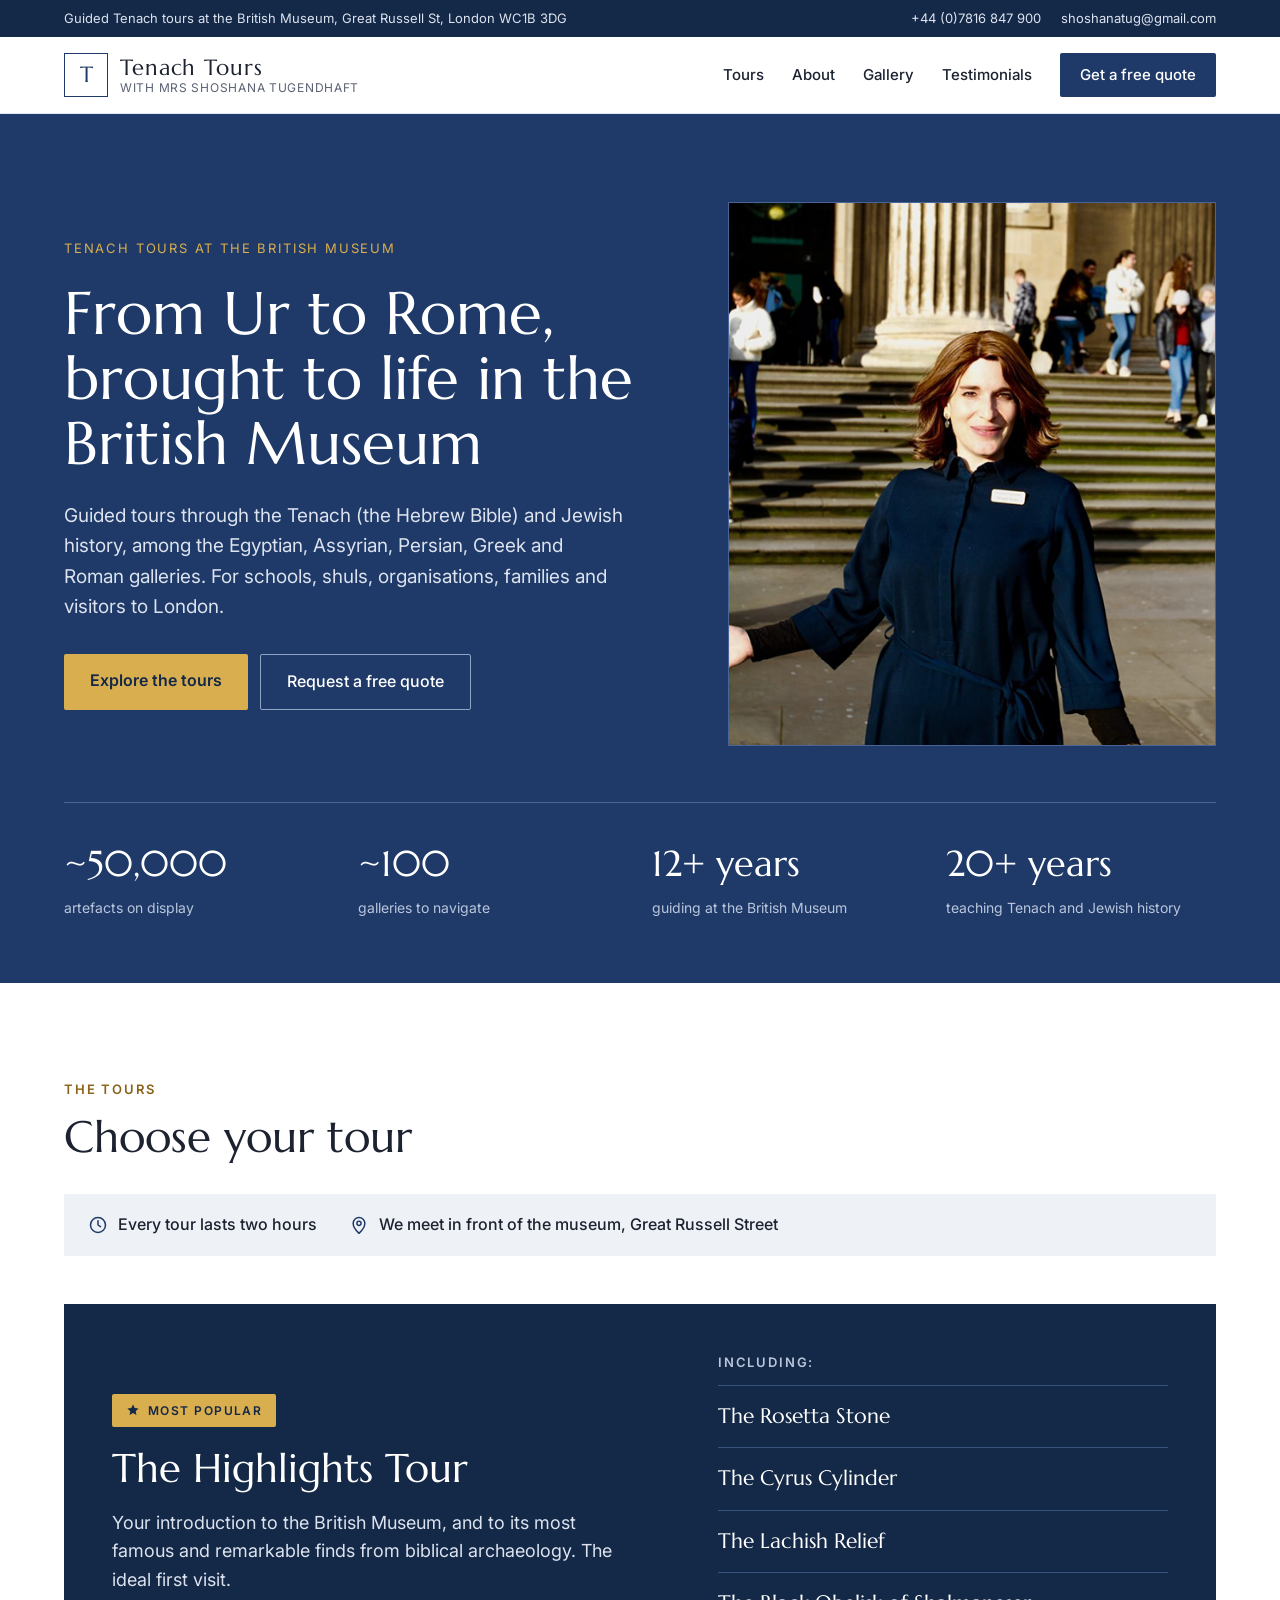
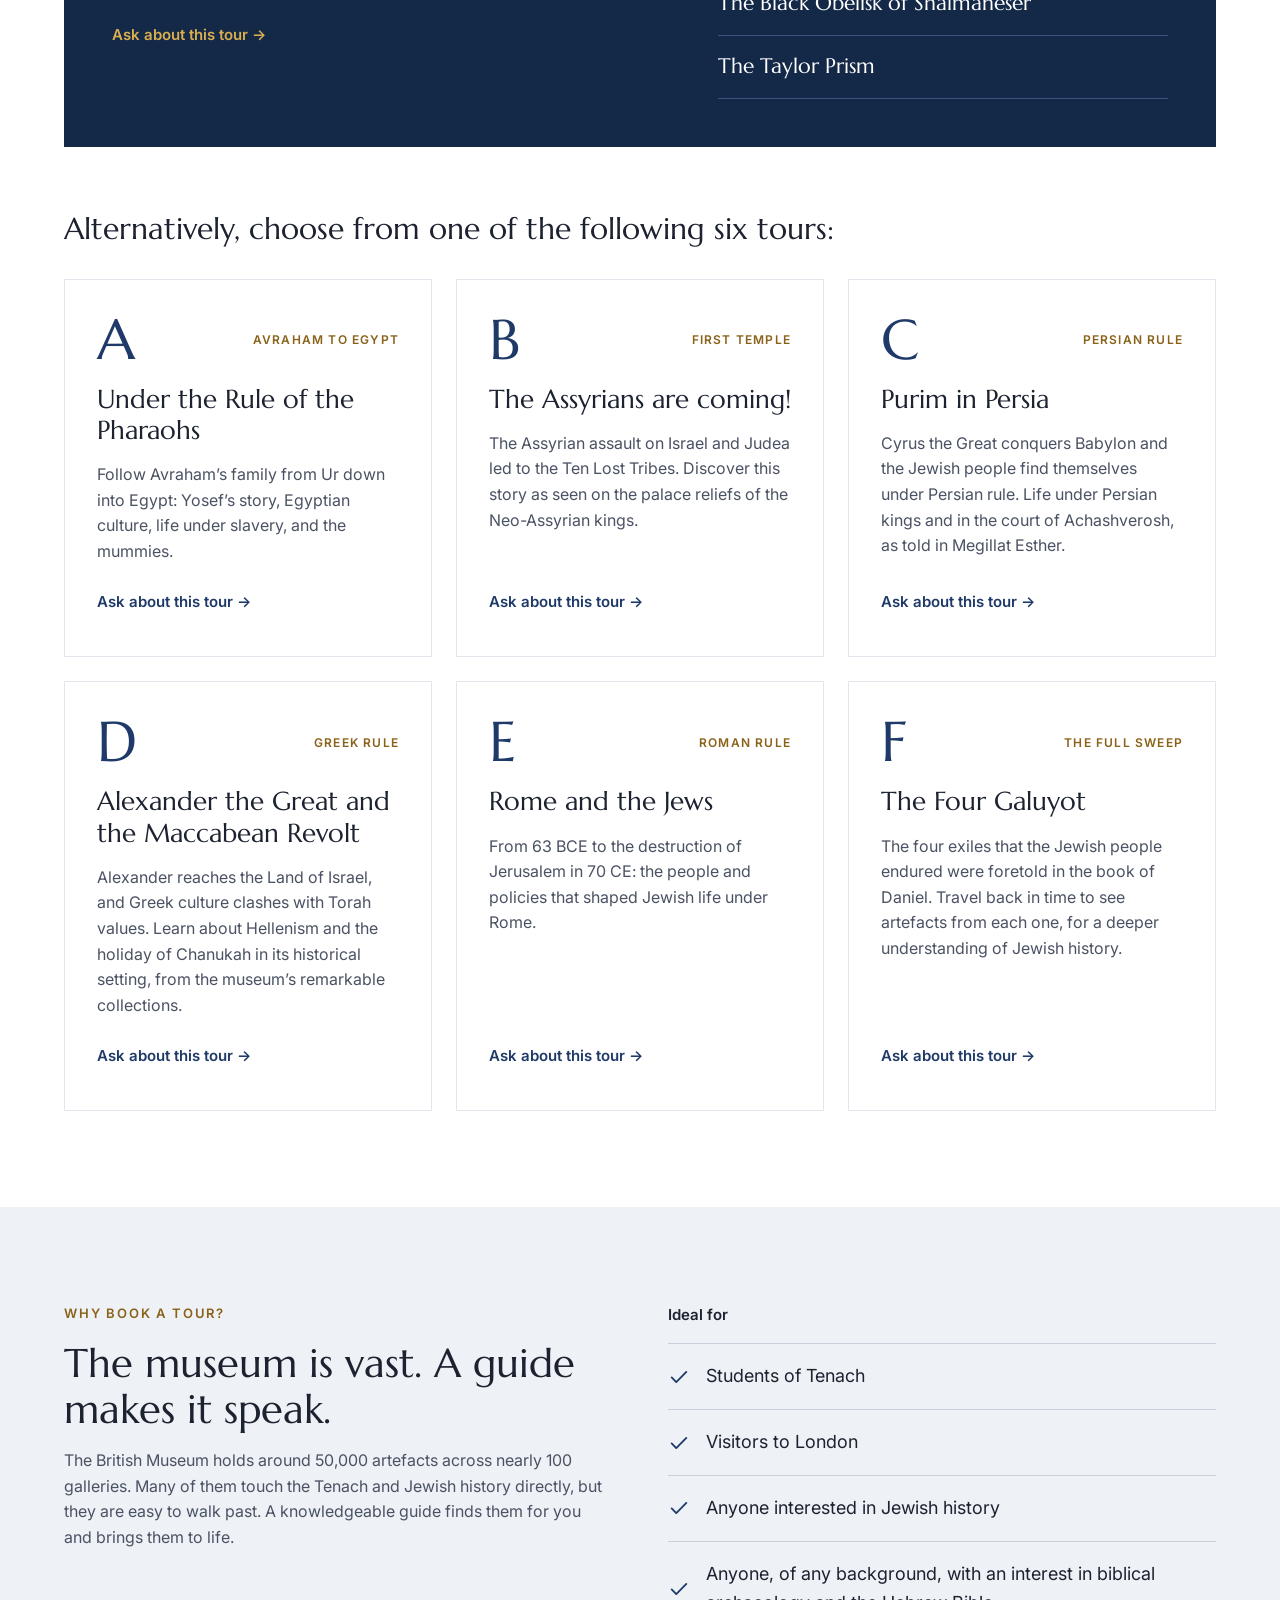
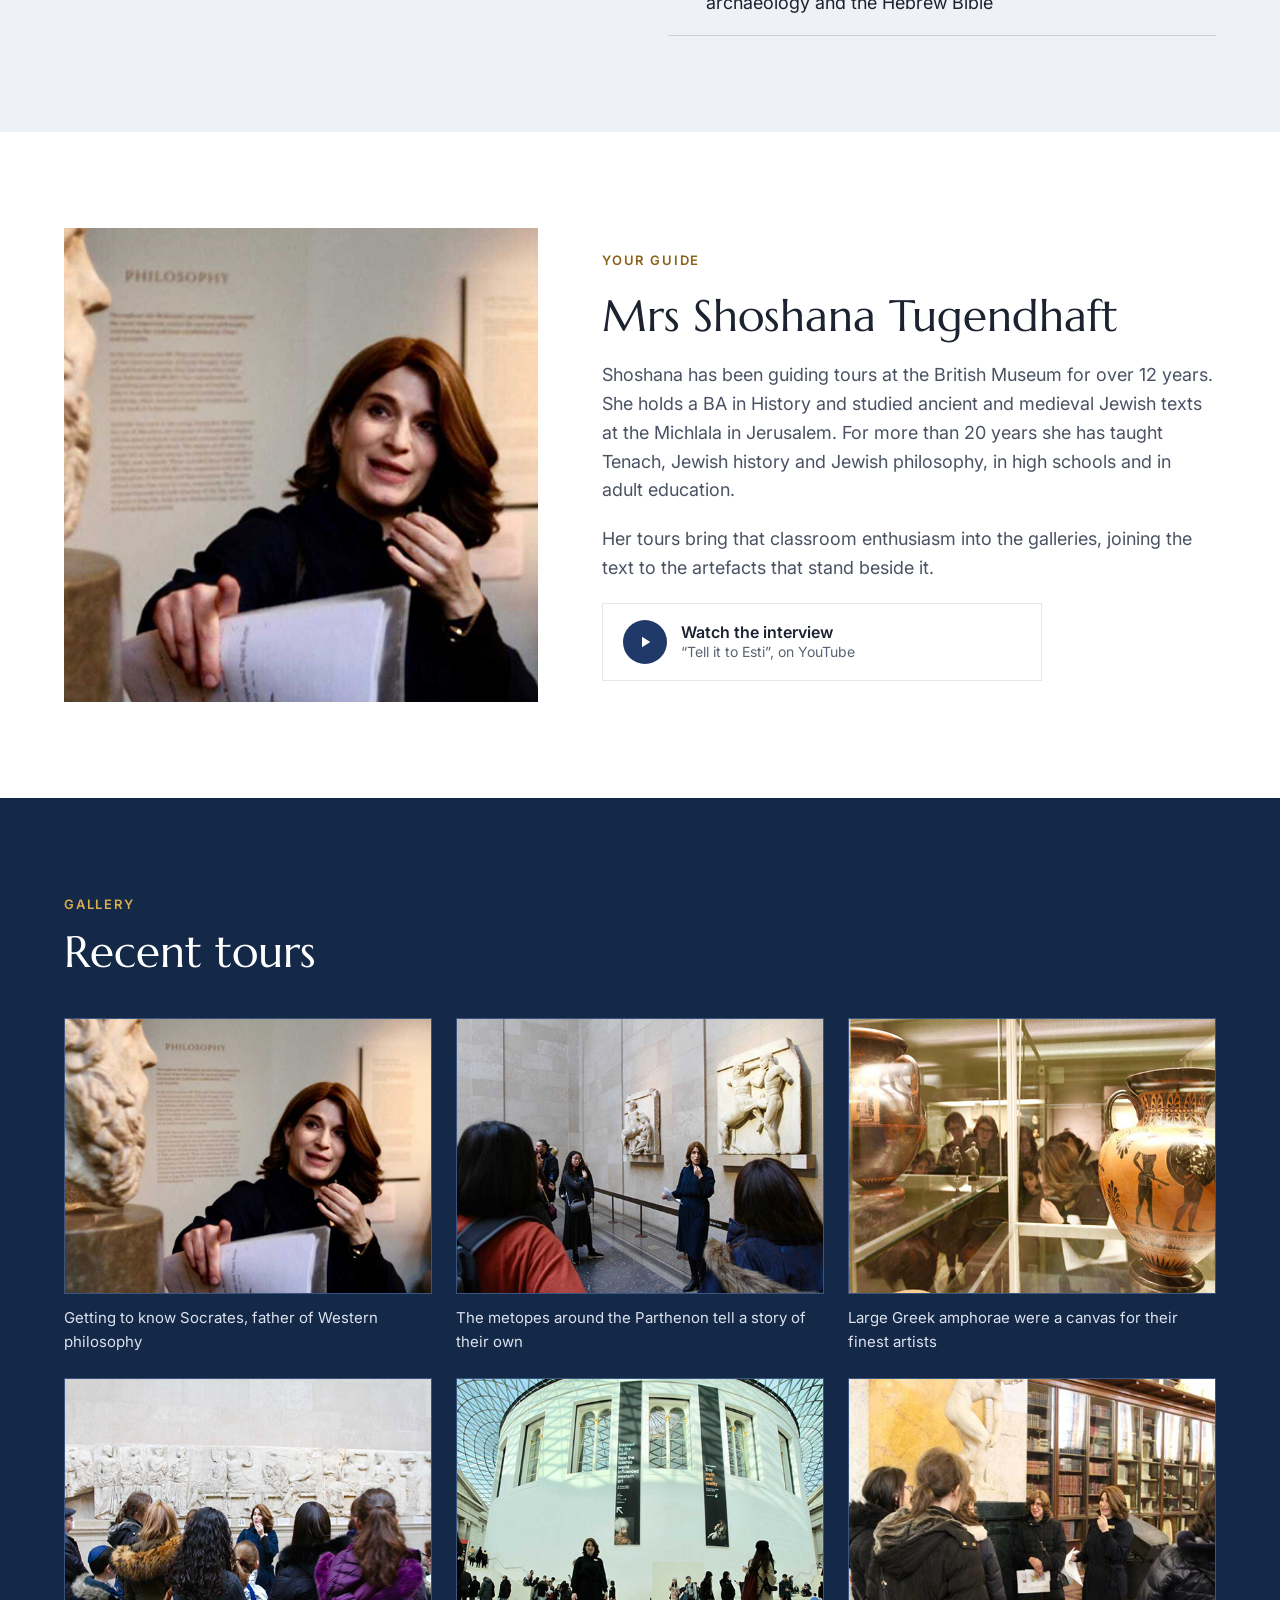
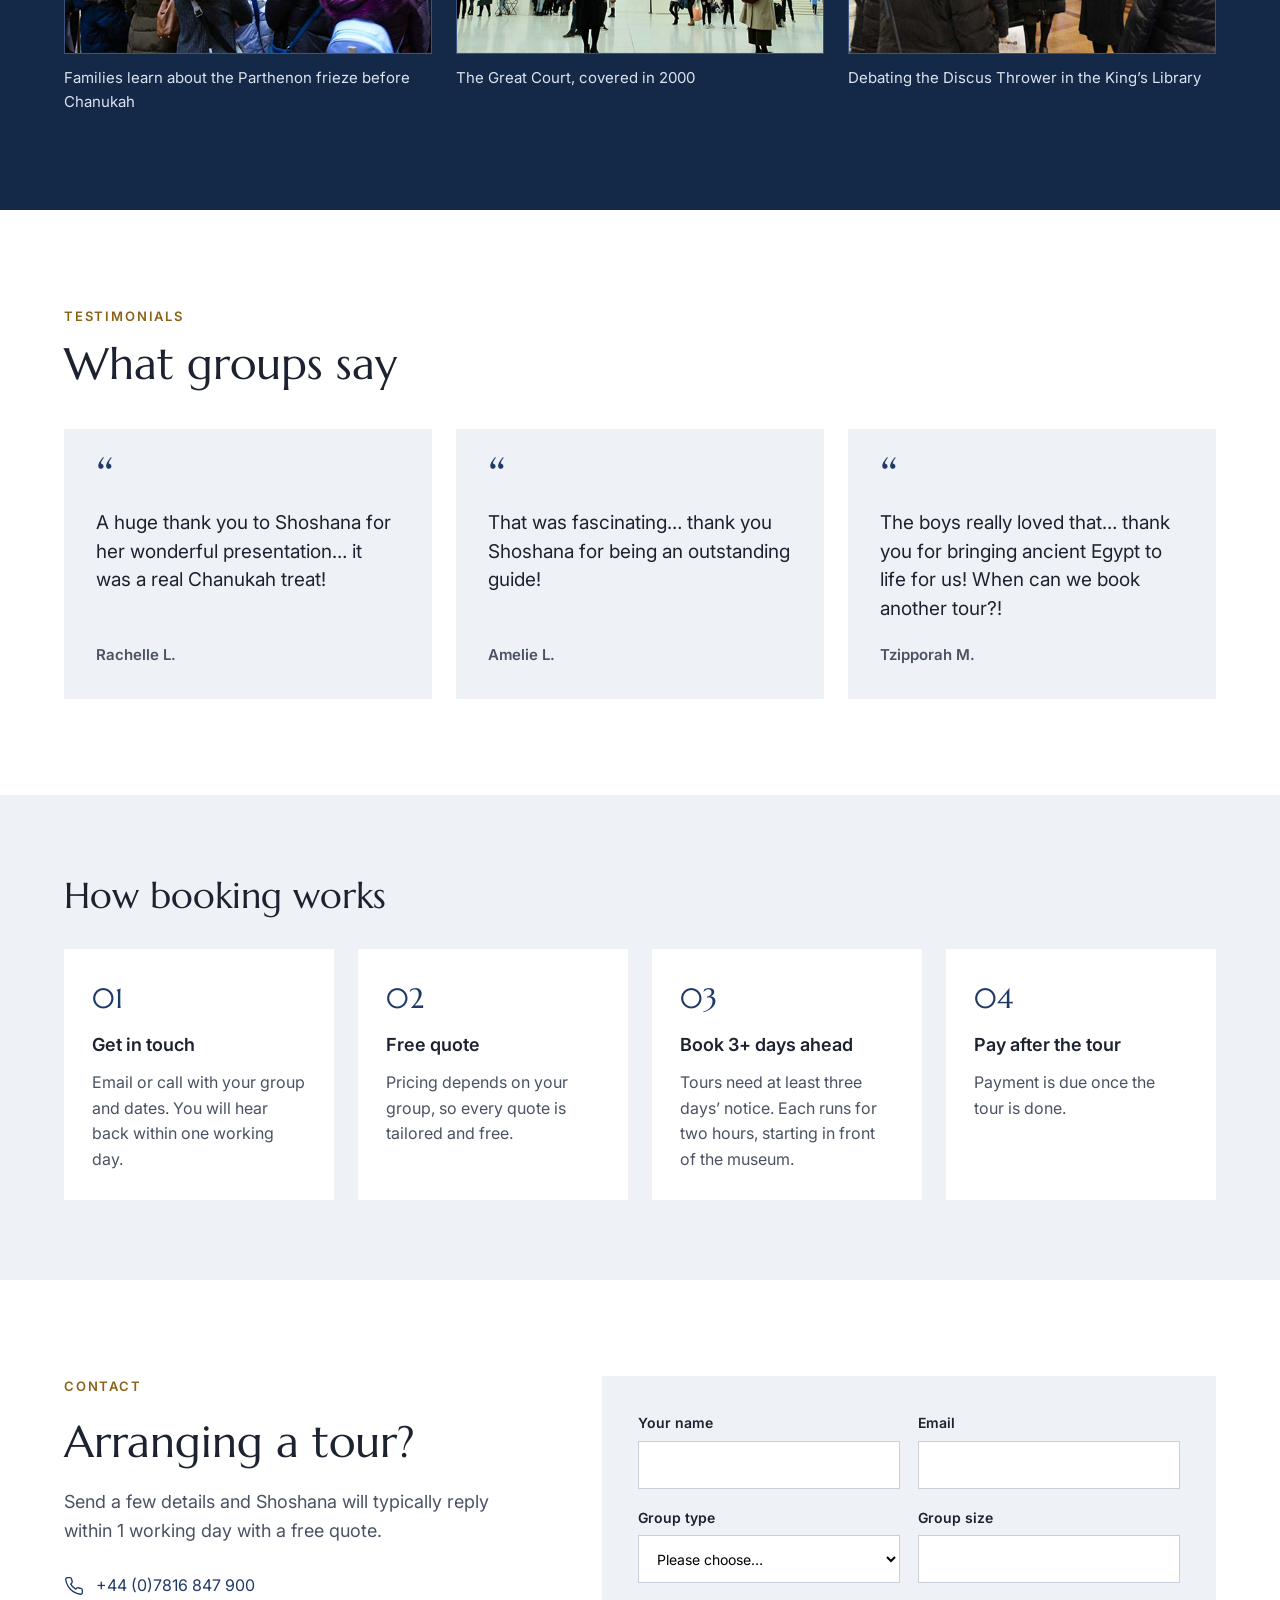
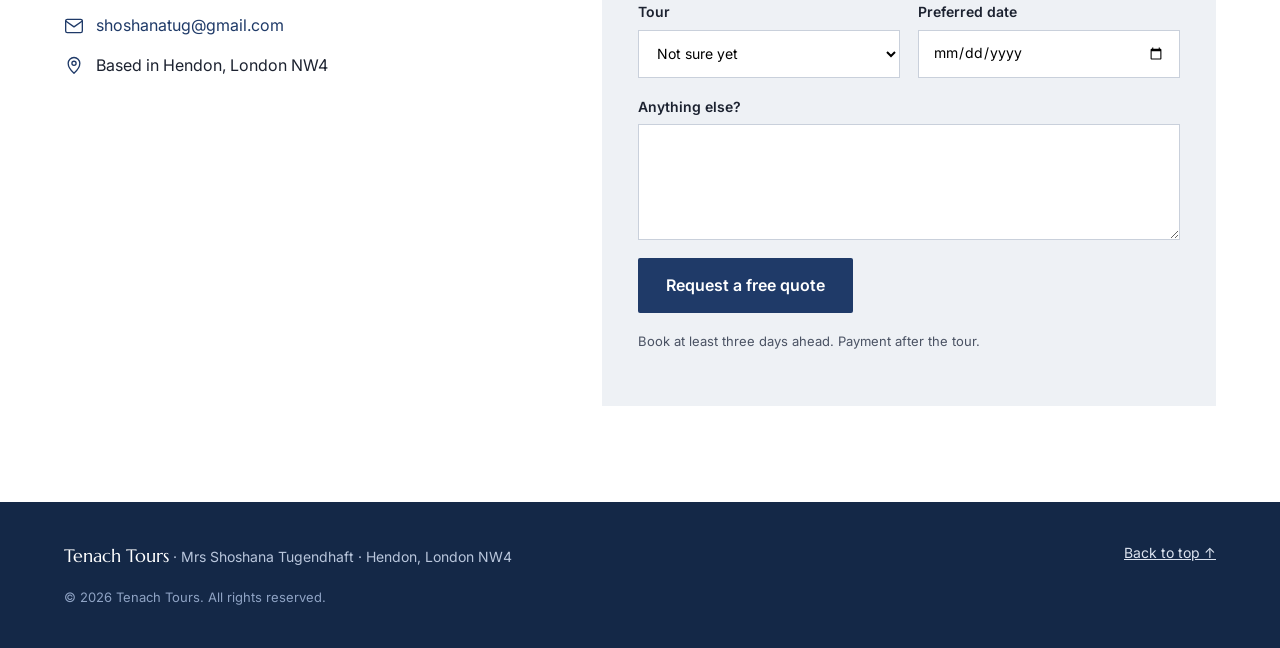
==== commit 8dbe565b: "revisions post Shoshana feedback" ====
--- a/beta/index.html
+++ b/beta/index.html
@@ -107,7 +107,7 @@
      "itemOffered": {
       "@type": "TouristTrip",
       "name": "The Assyrians are coming!",
-      "description": "The Assyrian and Babylonian assaults on Israel and Judea, seen through the palace reliefs of Nineveh and Babylon.",
+      "description": "The Assyrian assault on Israel and Judea led to the Ten Lost Tribes. Discover this story as seen on the palace reliefs of the Neo-Assyrian kings.",
       "itinerary": {
        "@id": "#british-museum"
       }
@@ -118,7 +118,7 @@
      "itemOffered": {
       "@type": "TouristTrip",
       "name": "Purim in Persia",
-      "description": "After Belshazzar, Persia takes over. Jewish life in the court of Achashverosh, as told in Megillat Esther.",
+      "description": "Cyrus the Great conquers Babylon and the Jewish people find themselves under Persian rule. Life under Persian kings and in the court of Achashverosh, as told in Megillat Esther.",
       "itinerary": {
        "@id": "#british-museum"
       }
@@ -129,7 +129,7 @@
      "itemOffered": {
       "@type": "TouristTrip",
       "name": "Alexander the Great and the Maccabean Revolt",
-      "description": "Alexander reaches the Land of Israel, and Greek culture clashes with Torah values. Meet figures from the Chanukah story.",
+      "description": "Alexander reaches the Land of Israel, and Greek culture clashes with Torah values. Learn about Hellenism and the holiday of Chanukah in its historical setting, from the museum's remarkable collections.",
       "itinerary": {
        "@id": "#british-museum"
       }
@@ -151,7 +151,7 @@
      "itemOffered": {
       "@type": "TouristTrip",
       "name": "The Four Galuyot",
-      "description": "Nebuchadnezzar's dream of the statue traces four empires that ruled the Jewish people, with artefacts from each.",
+      "description": "The four exiles that the Jewish people endured were foretold in the book of Daniel. Travel back in time to see artefacts from each one, for a deeper understanding of Jewish history.",
       "itinerary": {
        "@id": "#british-museum"
       }
@@ -246,7 +246,7 @@
           <a href="#contact" style="color: #D9AE4E; font-weight: 600; font-size: 15px; text-decoration: none; padding: 10px 0">Ask about this tour →</a>
         </div>
         <div style="flex: 1 1 360px; min-width: 0; display: flex; flex-direction: column; gap: 12px">
-          <span style="font-size: 13px; letter-spacing: 0.14em; text-transform: uppercase; color: #B9C6DC; font-weight: 600">You’ll see</span>
+          <span style="font-size: 13px; letter-spacing: 0.14em; text-transform: uppercase; color: #B9C6DC; font-weight: 600">Including:</span>
           <ul style="margin: 0; padding: 0; list-style: none; display: flex; flex-direction: column; border-top: 1px solid #3A5482">
             <li style="padding: 14px 0; border-bottom: 1px solid #3A5482; font-family: Marcellus, serif; font-size: 21px">The Rosetta Stone</li>
             <li style="padding: 14px 0; border-bottom: 1px solid #3A5482; font-family: Marcellus, serif; font-size: 21px">The Cyrus Cylinder</li>
@@ -257,7 +257,7 @@
         </div>
       </article>
 
-      <h3 style="margin: 16px 0 -16px; font-family: Marcellus, serif; font-weight: 400; font-size: 30px; line-height: 1.2">Or follow the story: six tours, in the order history happened</h3>
+      <h3 style="margin: 16px 0 -16px; font-family: Marcellus, serif; font-weight: 400; font-size: 30px; line-height: 1.2">Alternatively, choose from one of the following six tours:</h3>
 
       <div style="display: grid; grid-template-columns: repeat(auto-fit, minmax(340px, 1fr)); gap: 24px">
         
@@ -277,7 +277,7 @@
               <span style="font-size: 12px; letter-spacing: 0.1em; text-transform: uppercase; color: #8A6219; font-weight: 600; text-align: right">First Temple</span>
             </div>
             <h3 style="margin: 0; font-family: Marcellus, serif; font-weight: 400; font-size: 26px; line-height: 1.2">The Assyrians are coming!</h3>
-            <p style="margin: 0; color: #4A5263; flex-grow: 1">The Assyrian and Babylonian assaults on Israel and Judea, seen through the palace reliefs of Nineveh and Babylon.</p>
+            <p style="margin: 0; color: #4A5263; flex-grow: 1">The Assyrian assault on Israel and Judea led to the Ten Lost Tribes. Discover this story as seen on the palace reliefs of the Neo-Assyrian kings.</p>
             <a href="#contact" style="font-weight: 600; font-size: 15px; text-decoration: none; padding: 10px 0">Ask about this tour →</a>
           </article>
         
@@ -287,7 +287,7 @@
               <span style="font-size: 12px; letter-spacing: 0.1em; text-transform: uppercase; color: #8A6219; font-weight: 600; text-align: right">Persian rule</span>
             </div>
             <h3 style="margin: 0; font-family: Marcellus, serif; font-weight: 400; font-size: 26px; line-height: 1.2">Purim in Persia</h3>
-            <p style="margin: 0; color: #4A5263; flex-grow: 1">After Belshazzar, Persia takes over. Jewish life in the court of Achashverosh, as told in Megillat Esther.</p>
+            <p style="margin: 0; color: #4A5263; flex-grow: 1">Cyrus the Great conquers Babylon and the Jewish people find themselves under Persian rule. Life under Persian kings and in the court of Achashverosh, as told in Megillat Esther.</p>
             <a href="#contact" style="font-weight: 600; font-size: 15px; text-decoration: none; padding: 10px 0">Ask about this tour →</a>
           </article>
         
@@ -297,7 +297,7 @@
               <span style="font-size: 12px; letter-spacing: 0.1em; text-transform: uppercase; color: #8A6219; font-weight: 600; text-align: right">Greek rule</span>
             </div>
             <h3 style="margin: 0; font-family: Marcellus, serif; font-weight: 400; font-size: 26px; line-height: 1.2">Alexander the Great and the Maccabean Revolt</h3>
-            <p style="margin: 0; color: #4A5263; flex-grow: 1">Alexander reaches the Land of Israel, and Greek culture clashes with Torah values. Meet figures from the Chanukah story.</p>
+            <p style="margin: 0; color: #4A5263; flex-grow: 1">Alexander reaches the Land of Israel, and Greek culture clashes with Torah values. Learn about Hellenism and the holiday of Chanukah in its historical setting, from the museum’s remarkable collections.</p>
             <a href="#contact" style="font-weight: 600; font-size: 15px; text-decoration: none; padding: 10px 0">Ask about this tour →</a>
           </article>
         
@@ -317,7 +317,7 @@
               <span style="font-size: 12px; letter-spacing: 0.1em; text-transform: uppercase; color: #8A6219; font-weight: 600; text-align: right">The full sweep</span>
             </div>
             <h3 style="margin: 0; font-family: Marcellus, serif; font-weight: 400; font-size: 26px; line-height: 1.2">The Four Galuyot</h3>
-            <p style="margin: 0; color: #4A5263; flex-grow: 1">Nebuchadnezzar’s dream of the statue traces four empires that ruled the Jewish people, with artefacts from each.</p>
+            <p style="margin: 0; color: #4A5263; flex-grow: 1">The four exiles that the Jewish people endured were foretold in the book of Daniel. Travel back in time to see artefacts from each one, for a deeper understanding of Jewish history.</p>
             <a href="#contact" style="font-weight: 600; font-size: 15px; text-decoration: none; padding: 10px 0">Ask about this tour →</a>
           </article>
         
@@ -354,7 +354,7 @@
       <div style="flex: 1 1 520px; min-width: 0; display: flex; flex-direction: column; gap: 20px">
         <span style="font-size: 13px; letter-spacing: 0.14em; text-transform: uppercase; color: #8A6219; font-weight: 600">Your guide</span>
         <h2 class="h-section" style="margin: 0; font-family: Marcellus, serif; font-weight: 400; font-size: 44px; line-height: 1.15">Mrs Shoshana Tugendhaft</h2>
-        <p style="margin: 0; color: #4A5263; font-size: 18px">Shoshana has been guiding tours at the British Museum for over 12 years. She holds a BA in History and studied ancient and medieval Jewish texts at the Michlala in Jerusalem. For more than 20 years she has taught Tenach, Jewish history and Jewish philosophy, in high schools and in adult education, and for the past eight years she has also taught Nach to adults and high school students.</p>
+        <p style="margin: 0; color: #4A5263; font-size: 18px">Shoshana has been guiding tours at the British Museum for over 12 years. She holds a BA in History and studied ancient and medieval Jewish texts at the Michlala in Jerusalem. For more than 20 years she has taught Tenach, Jewish history and Jewish philosophy, in high schools and in adult education.</p>
         <p style="margin: 0; color: #4A5263; font-size: 18px">Her tours bring that classroom enthusiasm into the galleries, joining the text to the artefacts that stand beside it.</p>
         <button type="button" data-open-video style="display: flex; align-items: center; gap: 14px; text-align: left; font: inherit; cursor: pointer; background: #FFFFFF; border: 1px solid #E3E6EC; padding: 16px 20px; max-width: 440px; color: #1C2230">
           <span style="width: 44px; height: 44px; border-radius: 50%; background: #1F3A68; color: #FFFFFF; display: flex; align-items: center; justify-content: center; flex-shrink: 0">
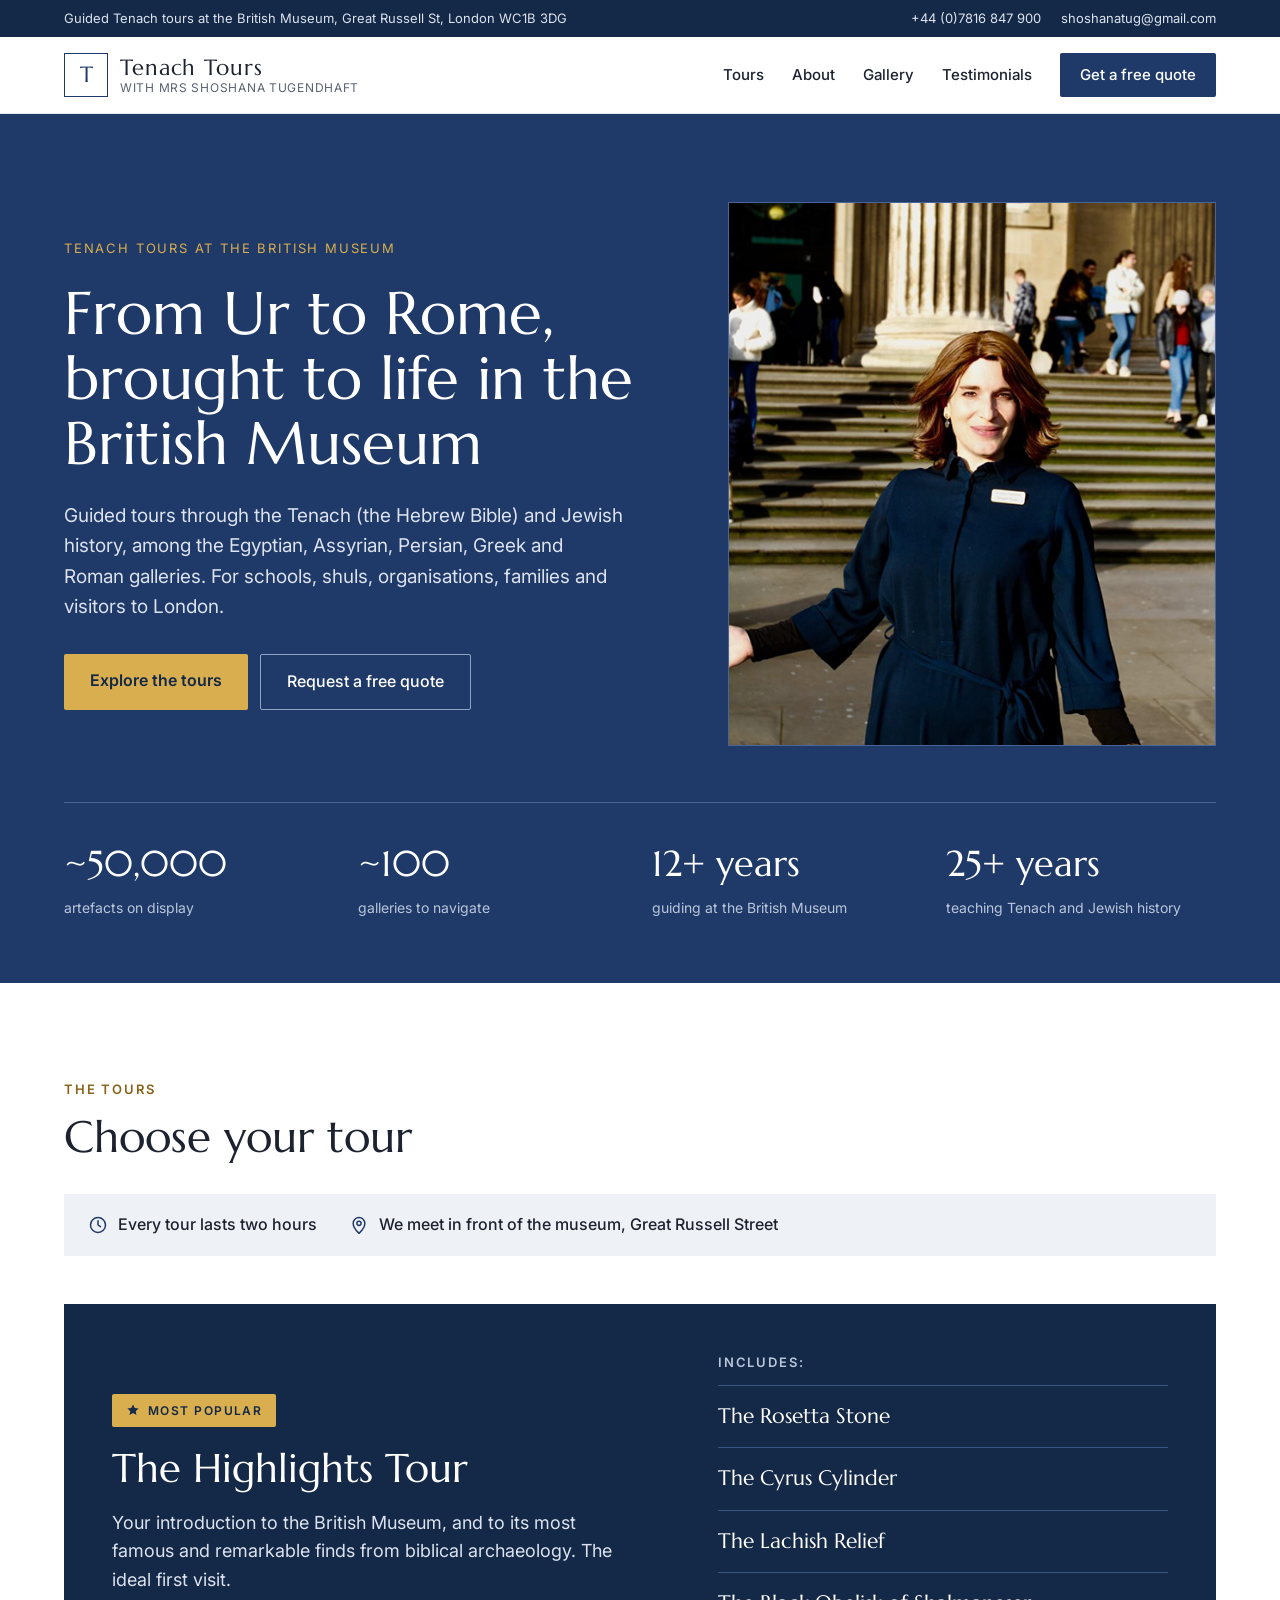
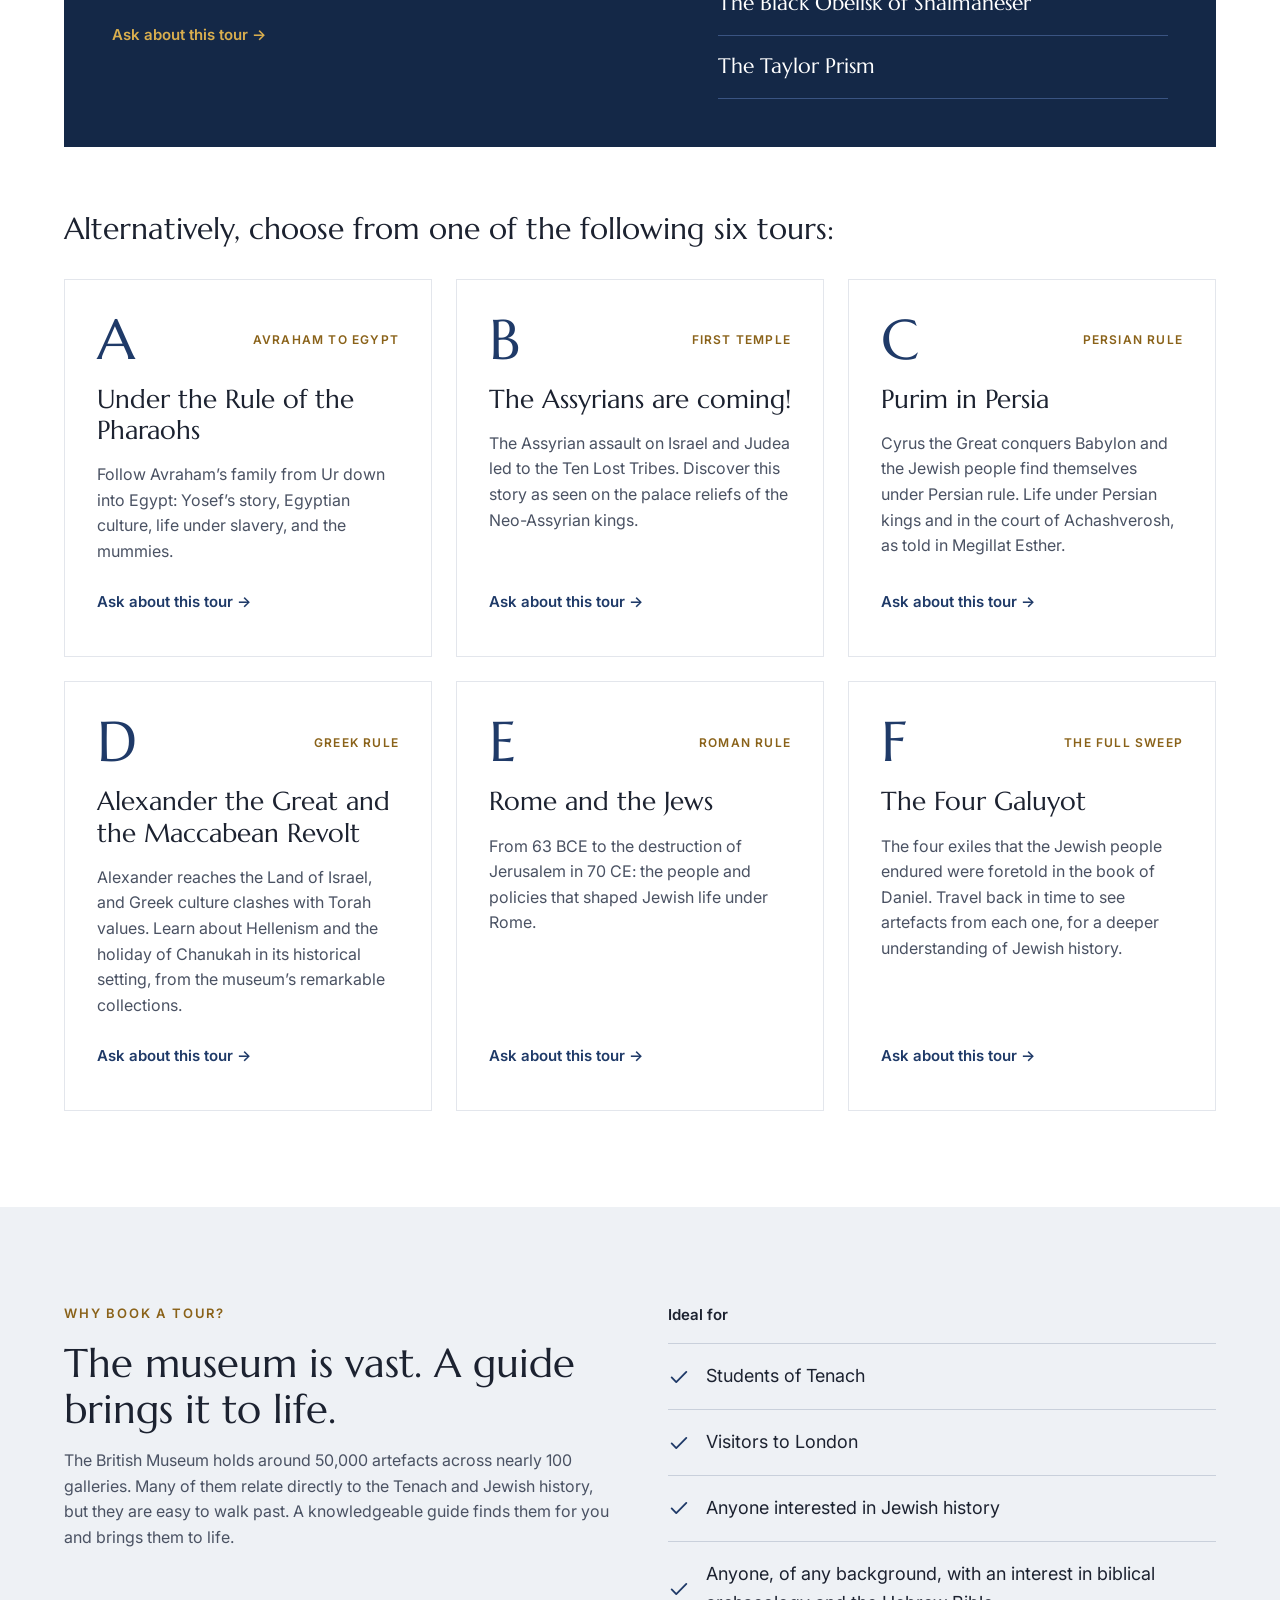
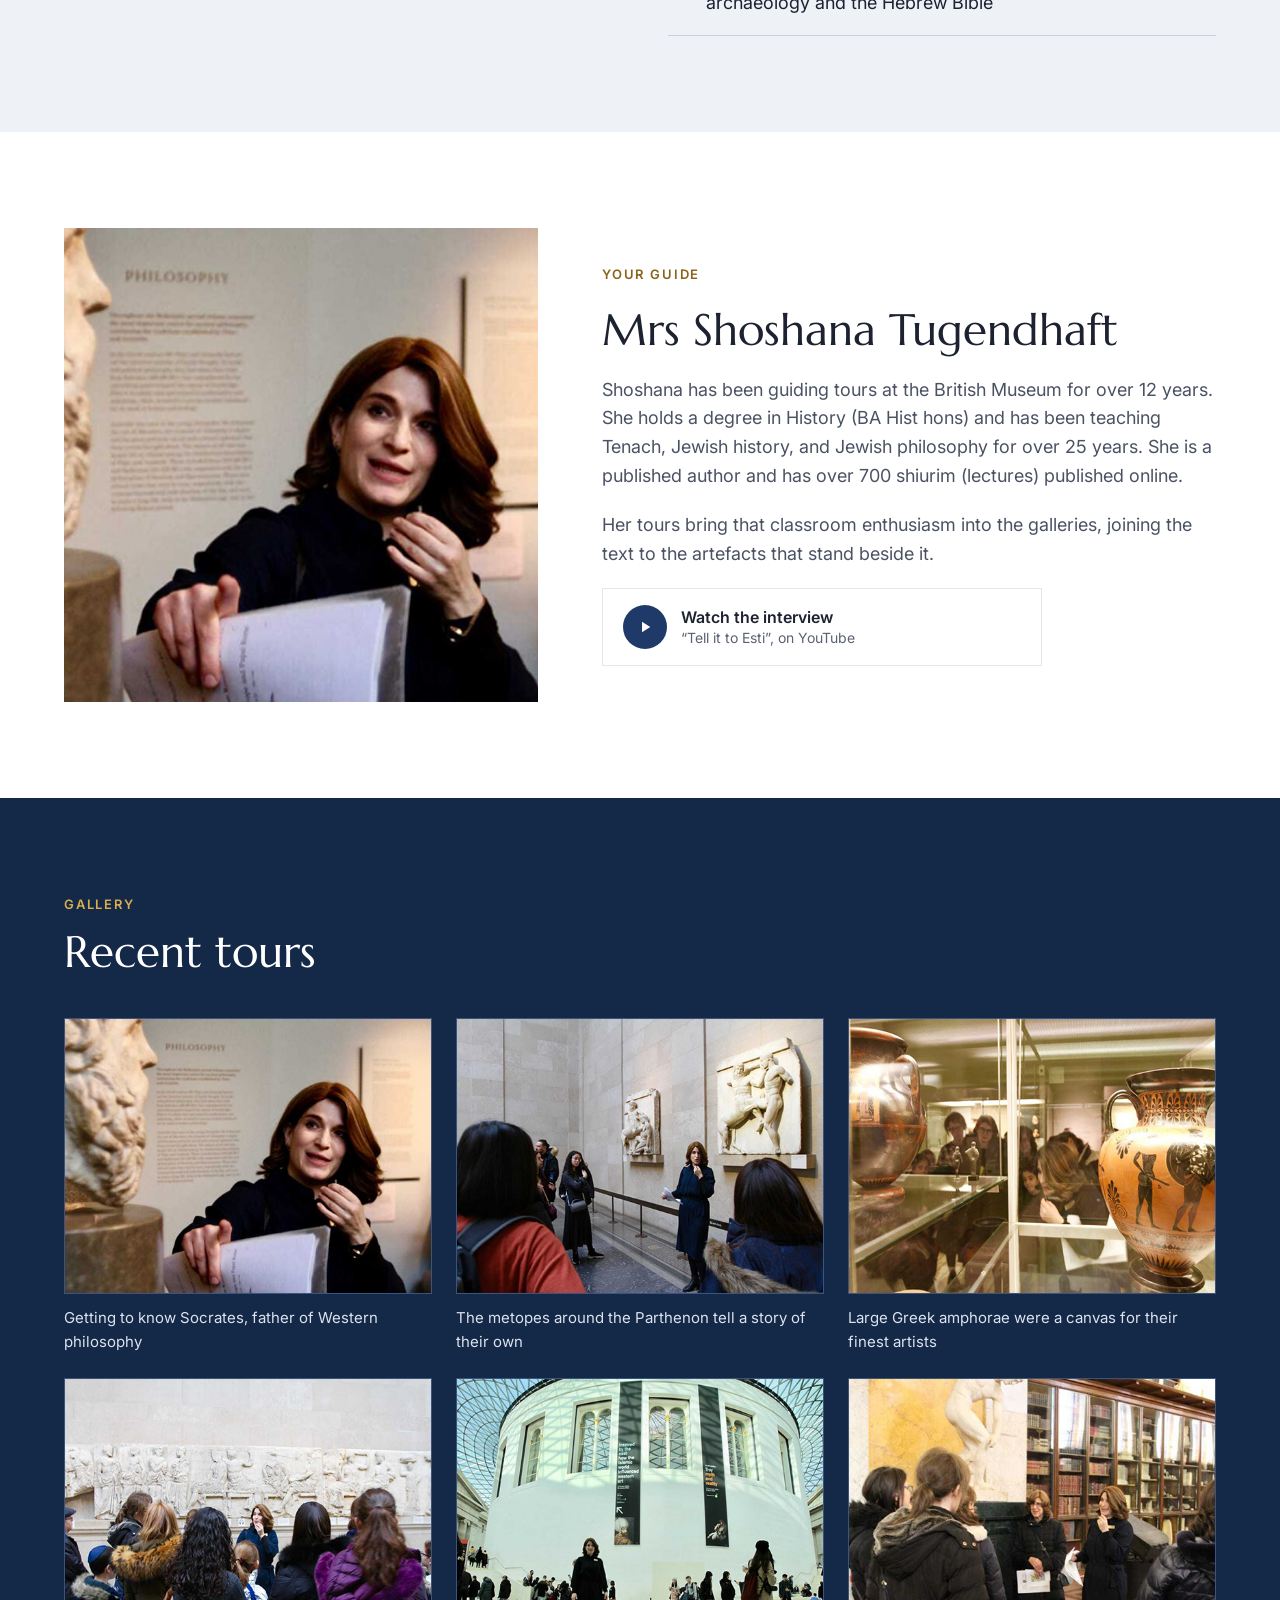
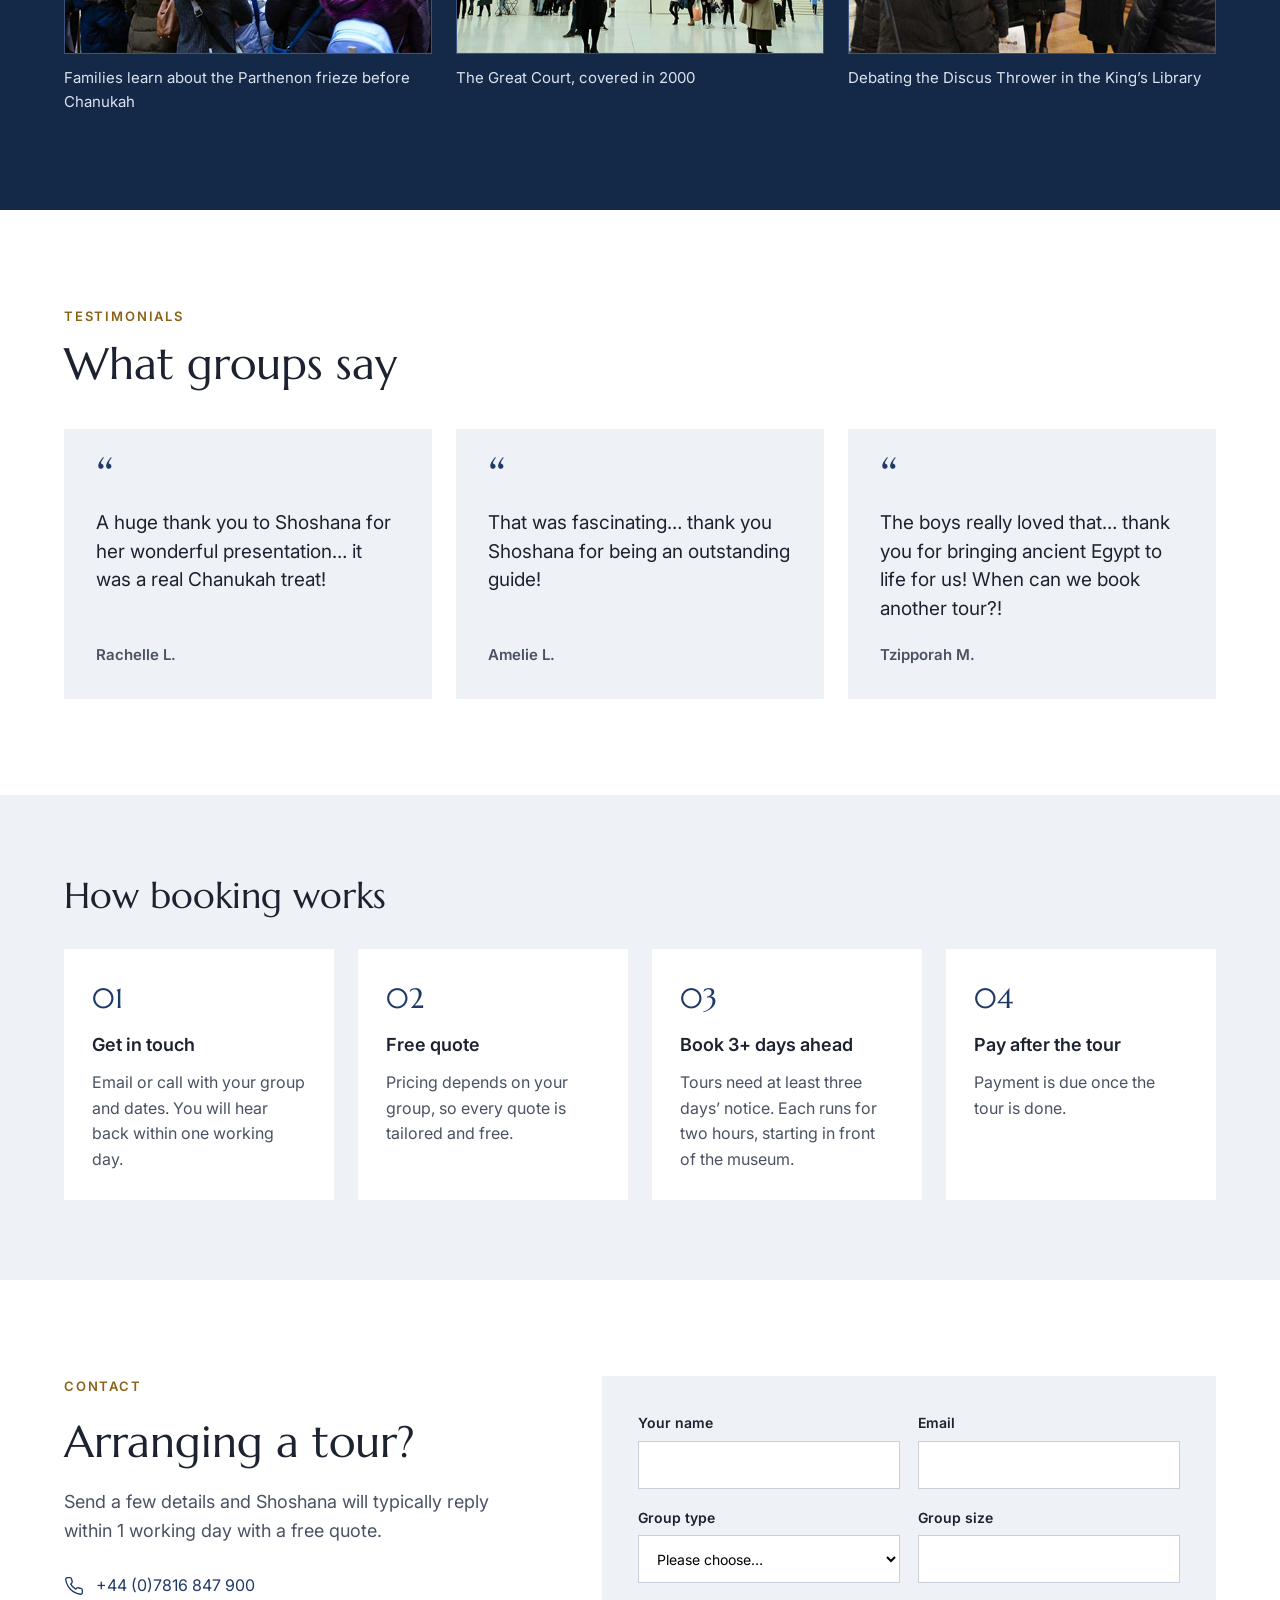
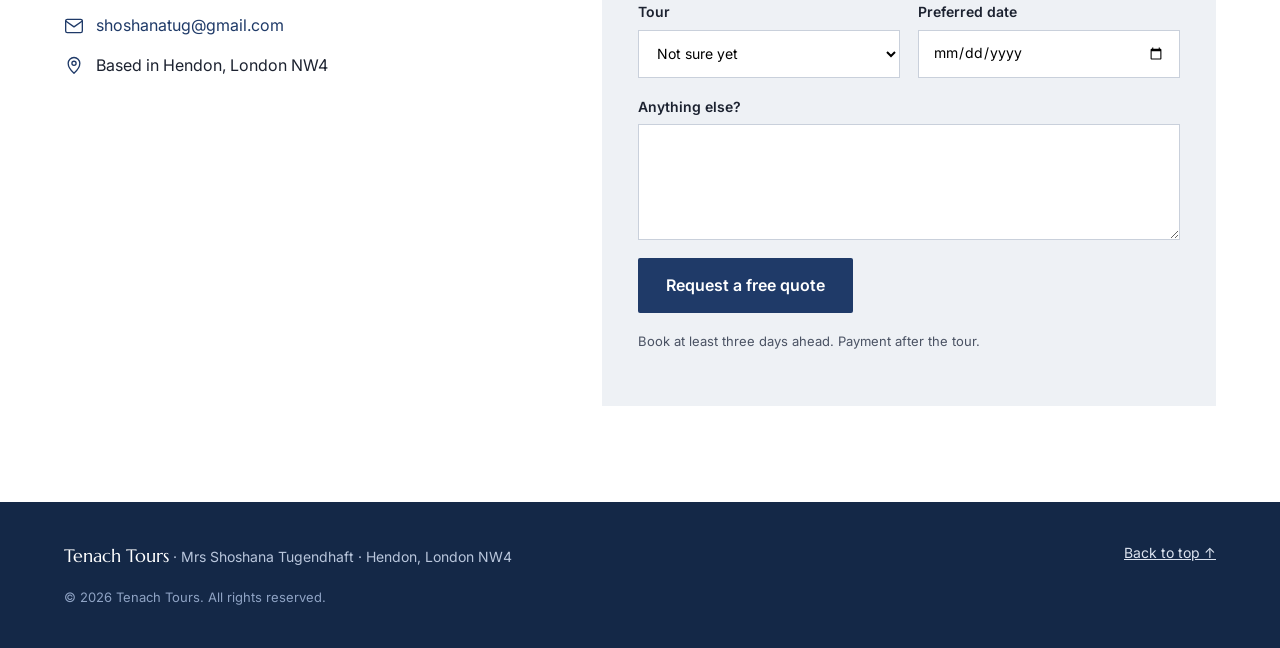
==== commit 625cd010: "revised" ====
--- a/beta/index.html
+++ b/beta/index.html
@@ -220,7 +220,7 @@
         <div style="display: flex; flex-direction: column; gap: 4px"><span style="font-family: Marcellus, serif; font-size: 36px">~50,000</span><span style="font-size: 14px; color: #B9C6DC">artefacts on display</span></div>
         <div style="display: flex; flex-direction: column; gap: 4px"><span style="font-family: Marcellus, serif; font-size: 36px">~100</span><span style="font-size: 14px; color: #B9C6DC">galleries to navigate</span></div>
         <div style="display: flex; flex-direction: column; gap: 4px"><span style="font-family: Marcellus, serif; font-size: 36px">12+ years</span><span style="font-size: 14px; color: #B9C6DC">guiding at the British Museum</span></div>
-        <div style="display: flex; flex-direction: column; gap: 4px"><span style="font-family: Marcellus, serif; font-size: 36px">20+ years</span><span style="font-size: 14px; color: #B9C6DC">teaching Tenach and Jewish history</span></div>
+        <div style="display: flex; flex-direction: column; gap: 4px"><span style="font-family: Marcellus, serif; font-size: 36px">25+ years</span><span style="font-size: 14px; color: #B9C6DC">teaching Tenach and Jewish history</span></div>
       </div>
     </div>
   </section>
@@ -246,7 +246,7 @@
           <a href="#contact" style="color: #D9AE4E; font-weight: 600; font-size: 15px; text-decoration: none; padding: 10px 0">Ask about this tour →</a>
         </div>
         <div style="flex: 1 1 360px; min-width: 0; display: flex; flex-direction: column; gap: 12px">
-          <span style="font-size: 13px; letter-spacing: 0.14em; text-transform: uppercase; color: #B9C6DC; font-weight: 600">Including:</span>
+          <span style="font-size: 13px; letter-spacing: 0.14em; text-transform: uppercase; color: #B9C6DC; font-weight: 600">Includes:</span>
           <ul style="margin: 0; padding: 0; list-style: none; display: flex; flex-direction: column; border-top: 1px solid #3A5482">
             <li style="padding: 14px 0; border-bottom: 1px solid #3A5482; font-family: Marcellus, serif; font-size: 21px">The Rosetta Stone</li>
             <li style="padding: 14px 0; border-bottom: 1px solid #3A5482; font-family: Marcellus, serif; font-size: 21px">The Cyrus Cylinder</li>
@@ -330,8 +330,8 @@
     <div style="max-width: 1200px; margin: 0 auto; padding: 96px 24px; display: flex; flex-wrap: wrap; gap: 56px">
       <div style="flex: 1 1 420px; min-width: 0; display: flex; flex-direction: column; gap: 16px">
         <span style="font-size: 13px; letter-spacing: 0.14em; text-transform: uppercase; color: #8A6219; font-weight: 600">Why book a tour?</span>
-        <h2 class="h-section" style="margin: 0; font-family: Marcellus, serif; font-weight: 400; font-size: 40px; line-height: 1.15">The museum is vast. A guide makes it speak.</h2>
-        <p style="margin: 0; color: #4A5263">The British Museum holds around 50,000 artefacts across nearly 100 galleries. Many of them touch the Tenach and Jewish history directly, but they are easy to walk past. A knowledgeable guide finds them for you and brings them to life.</p>
+        <h2 class="h-section" style="margin: 0; font-family: Marcellus, serif; font-weight: 400; font-size: 40px; line-height: 1.15">The museum is vast. A guide brings it to life.</h2>
+        <p style="margin: 0; color: #4A5263">The British Museum holds around 50,000 artefacts across nearly 100 galleries. Many of them relate directly to the Tenach and Jewish history, but they are easy to walk past. A knowledgeable guide finds them for you and brings them to life.</p>
       </div>
       <div style="flex: 1 1 420px; min-width: 0; display: flex; flex-direction: column; gap: 16px">
         <span style="font-size: 15px; font-weight: 600">Ideal for</span>
@@ -354,7 +354,7 @@
       <div style="flex: 1 1 520px; min-width: 0; display: flex; flex-direction: column; gap: 20px">
         <span style="font-size: 13px; letter-spacing: 0.14em; text-transform: uppercase; color: #8A6219; font-weight: 600">Your guide</span>
         <h2 class="h-section" style="margin: 0; font-family: Marcellus, serif; font-weight: 400; font-size: 44px; line-height: 1.15">Mrs Shoshana Tugendhaft</h2>
-        <p style="margin: 0; color: #4A5263; font-size: 18px">Shoshana has been guiding tours at the British Museum for over 12 years. She holds a BA in History and studied ancient and medieval Jewish texts at the Michlala in Jerusalem. For more than 20 years she has taught Tenach, Jewish history and Jewish philosophy, in high schools and in adult education.</p>
+        <p style="margin: 0; color: #4A5263; font-size: 18px">Shoshana has been guiding tours at the British Museum for over 12 years. She holds a degree in History (BA Hist hons) and has been teaching Tenach, Jewish history, and Jewish philosophy for over 25 years. She is a published author and has over 700 shiurim (lectures) published online.</p>
         <p style="margin: 0; color: #4A5263; font-size: 18px">Her tours bring that classroom enthusiasm into the galleries, joining the text to the artefacts that stand beside it.</p>
         <button type="button" data-open-video style="display: flex; align-items: center; gap: 14px; text-align: left; font: inherit; cursor: pointer; background: #FFFFFF; border: 1px solid #E3E6EC; padding: 16px 20px; max-width: 440px; color: #1C2230">
           <span style="width: 44px; height: 44px; border-radius: 50%; background: #1F3A68; color: #FFFFFF; display: flex; align-items: center; justify-content: center; flex-shrink: 0">
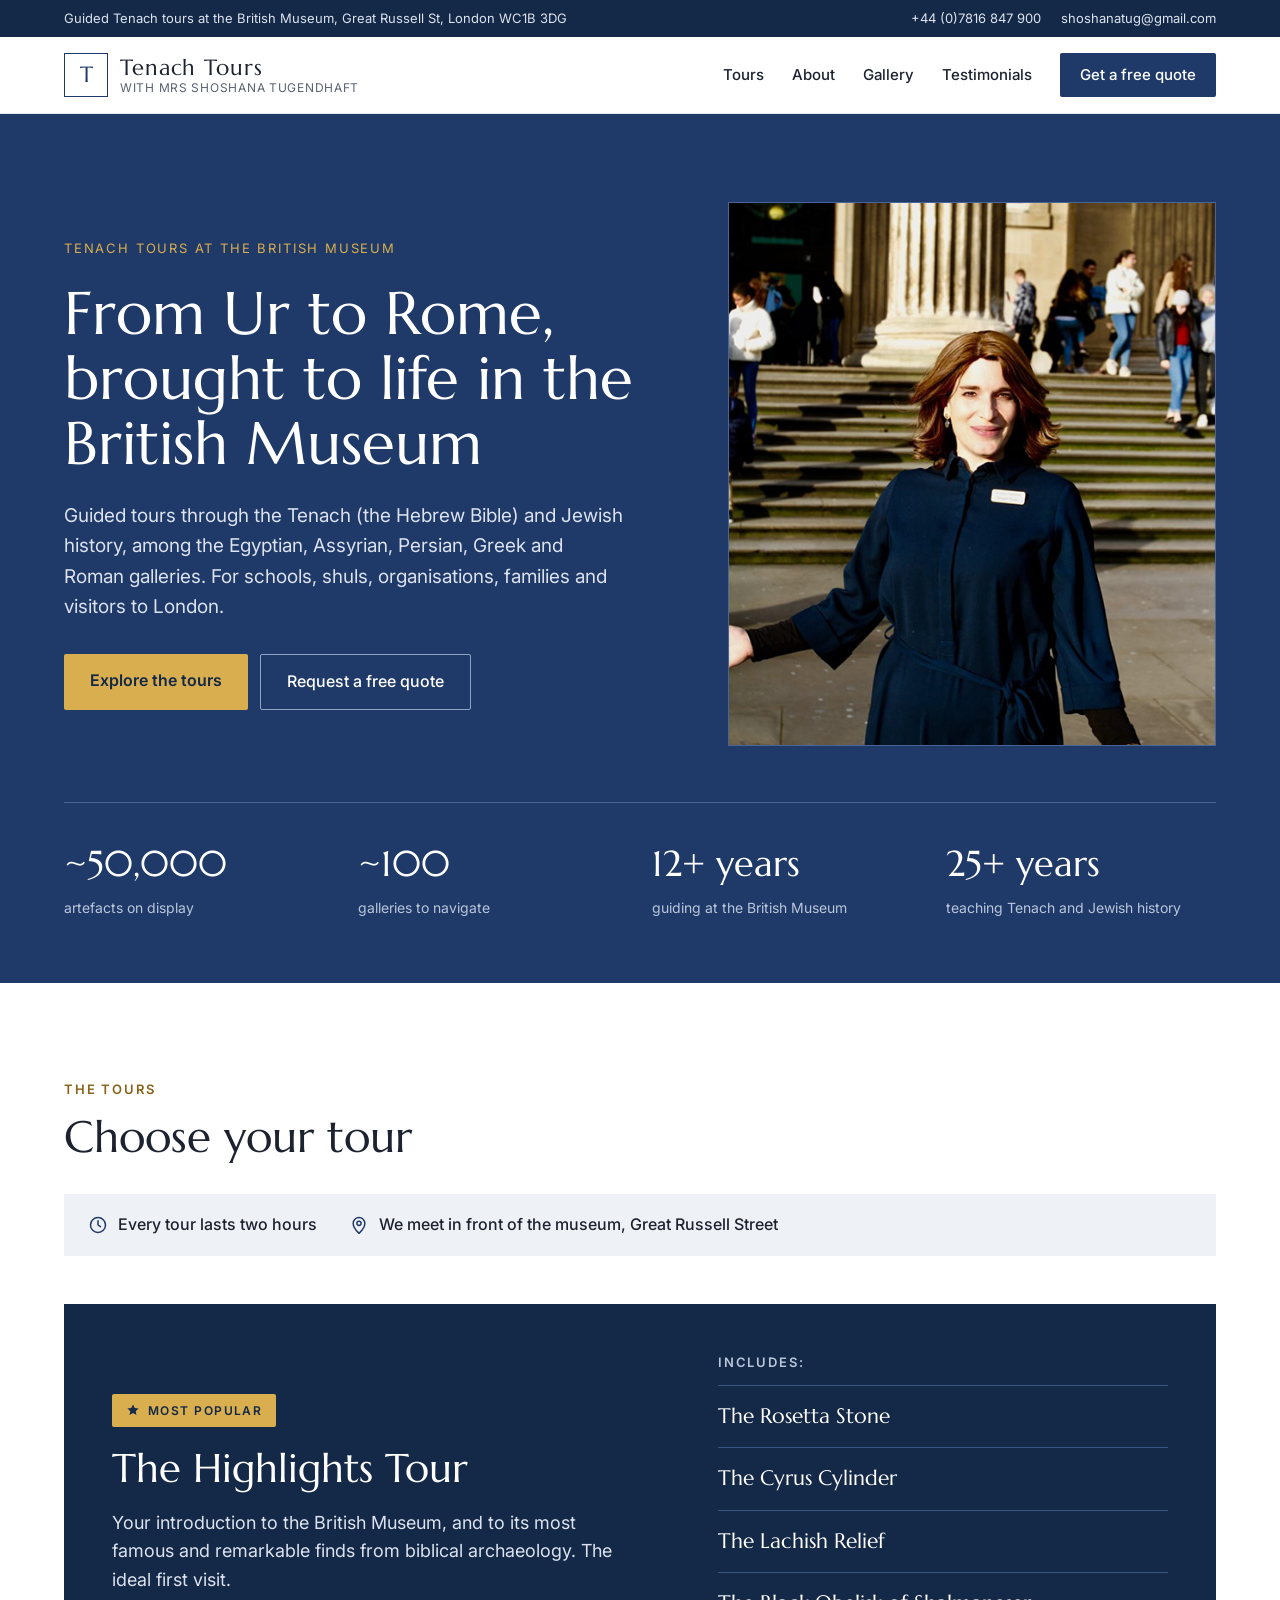
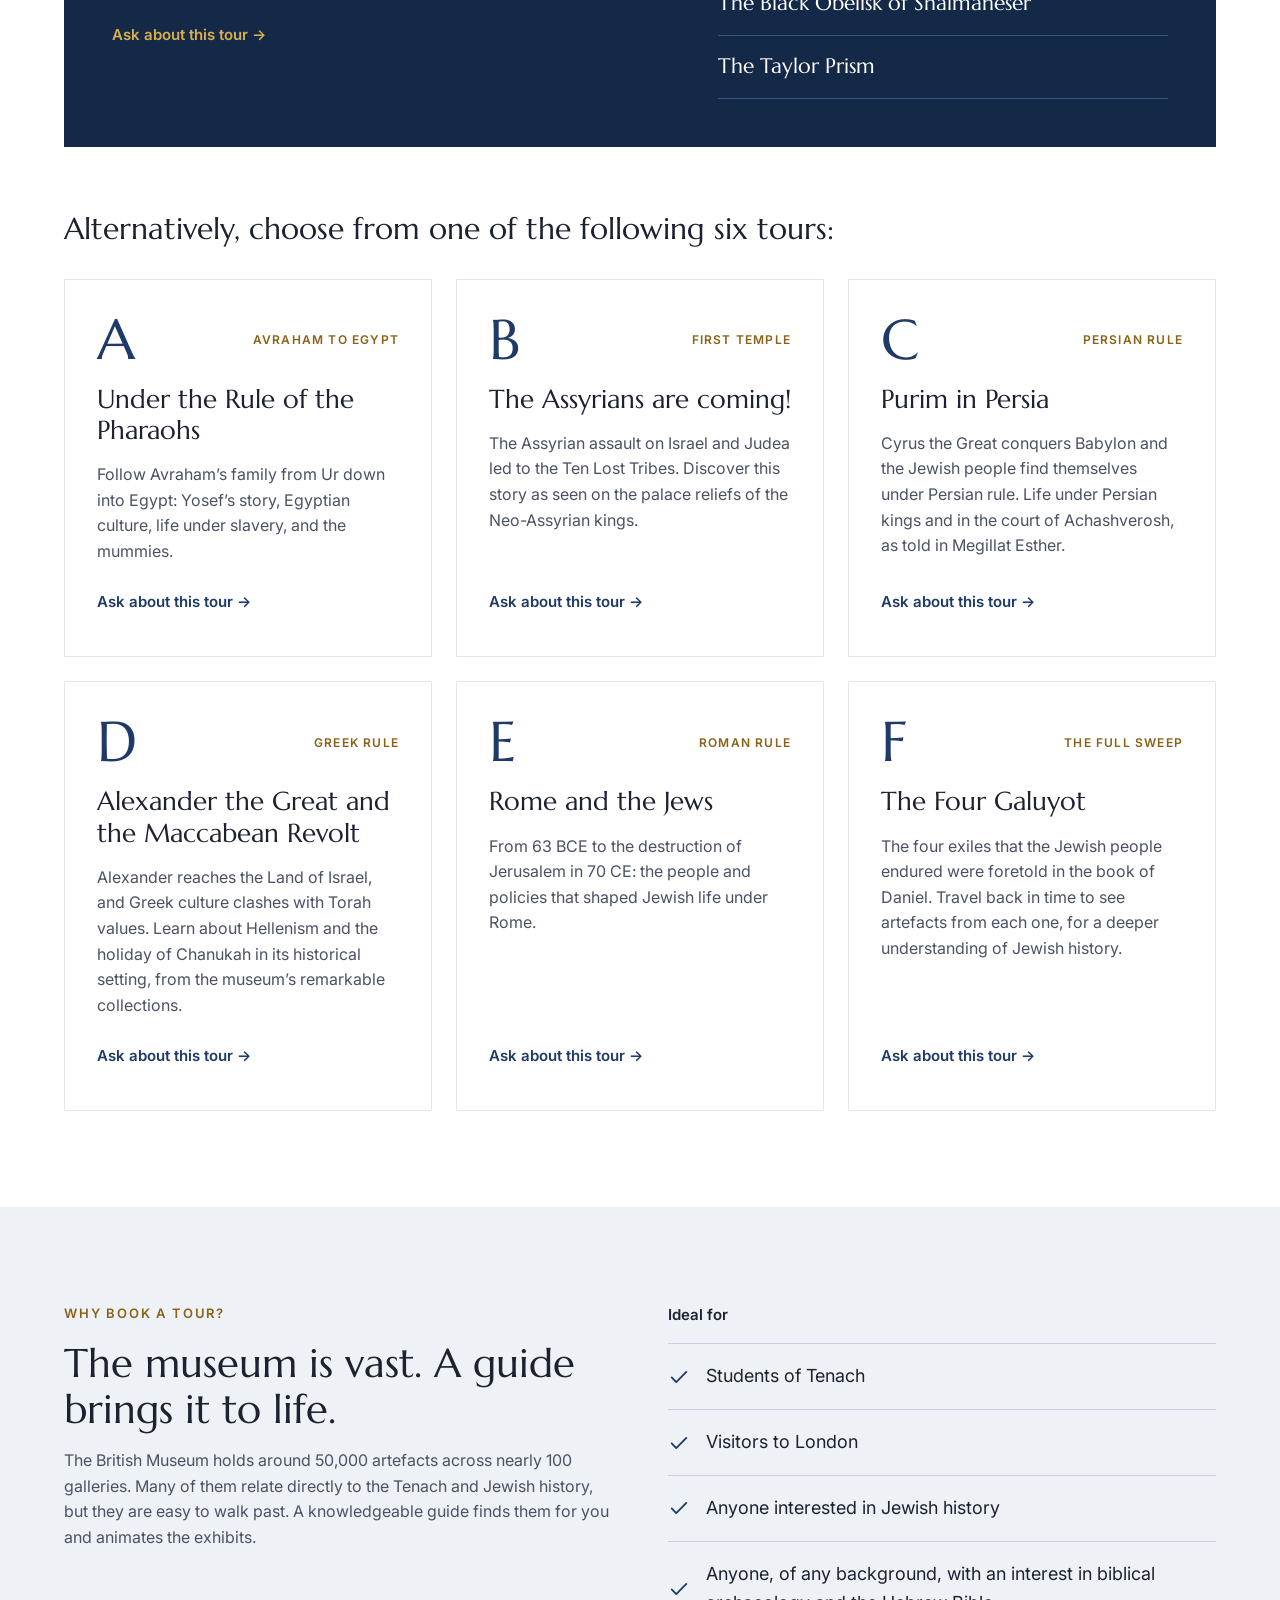
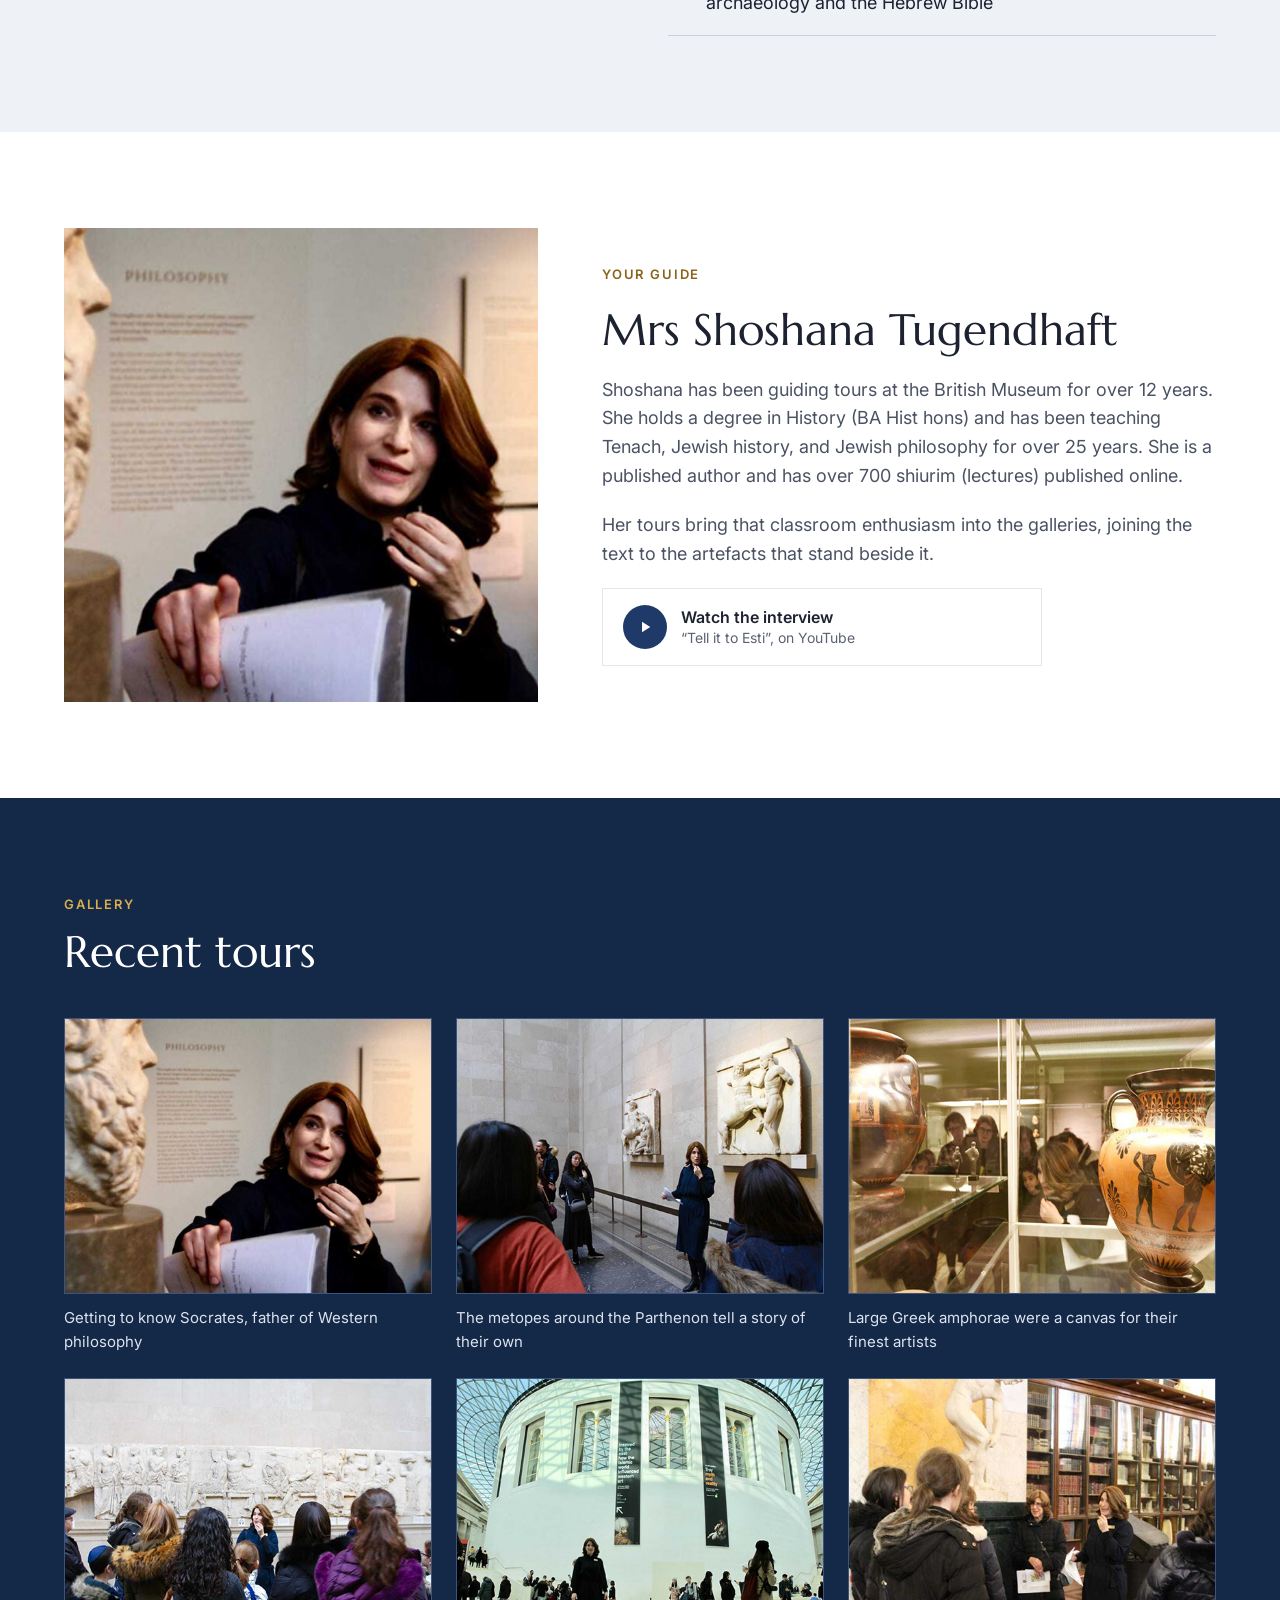
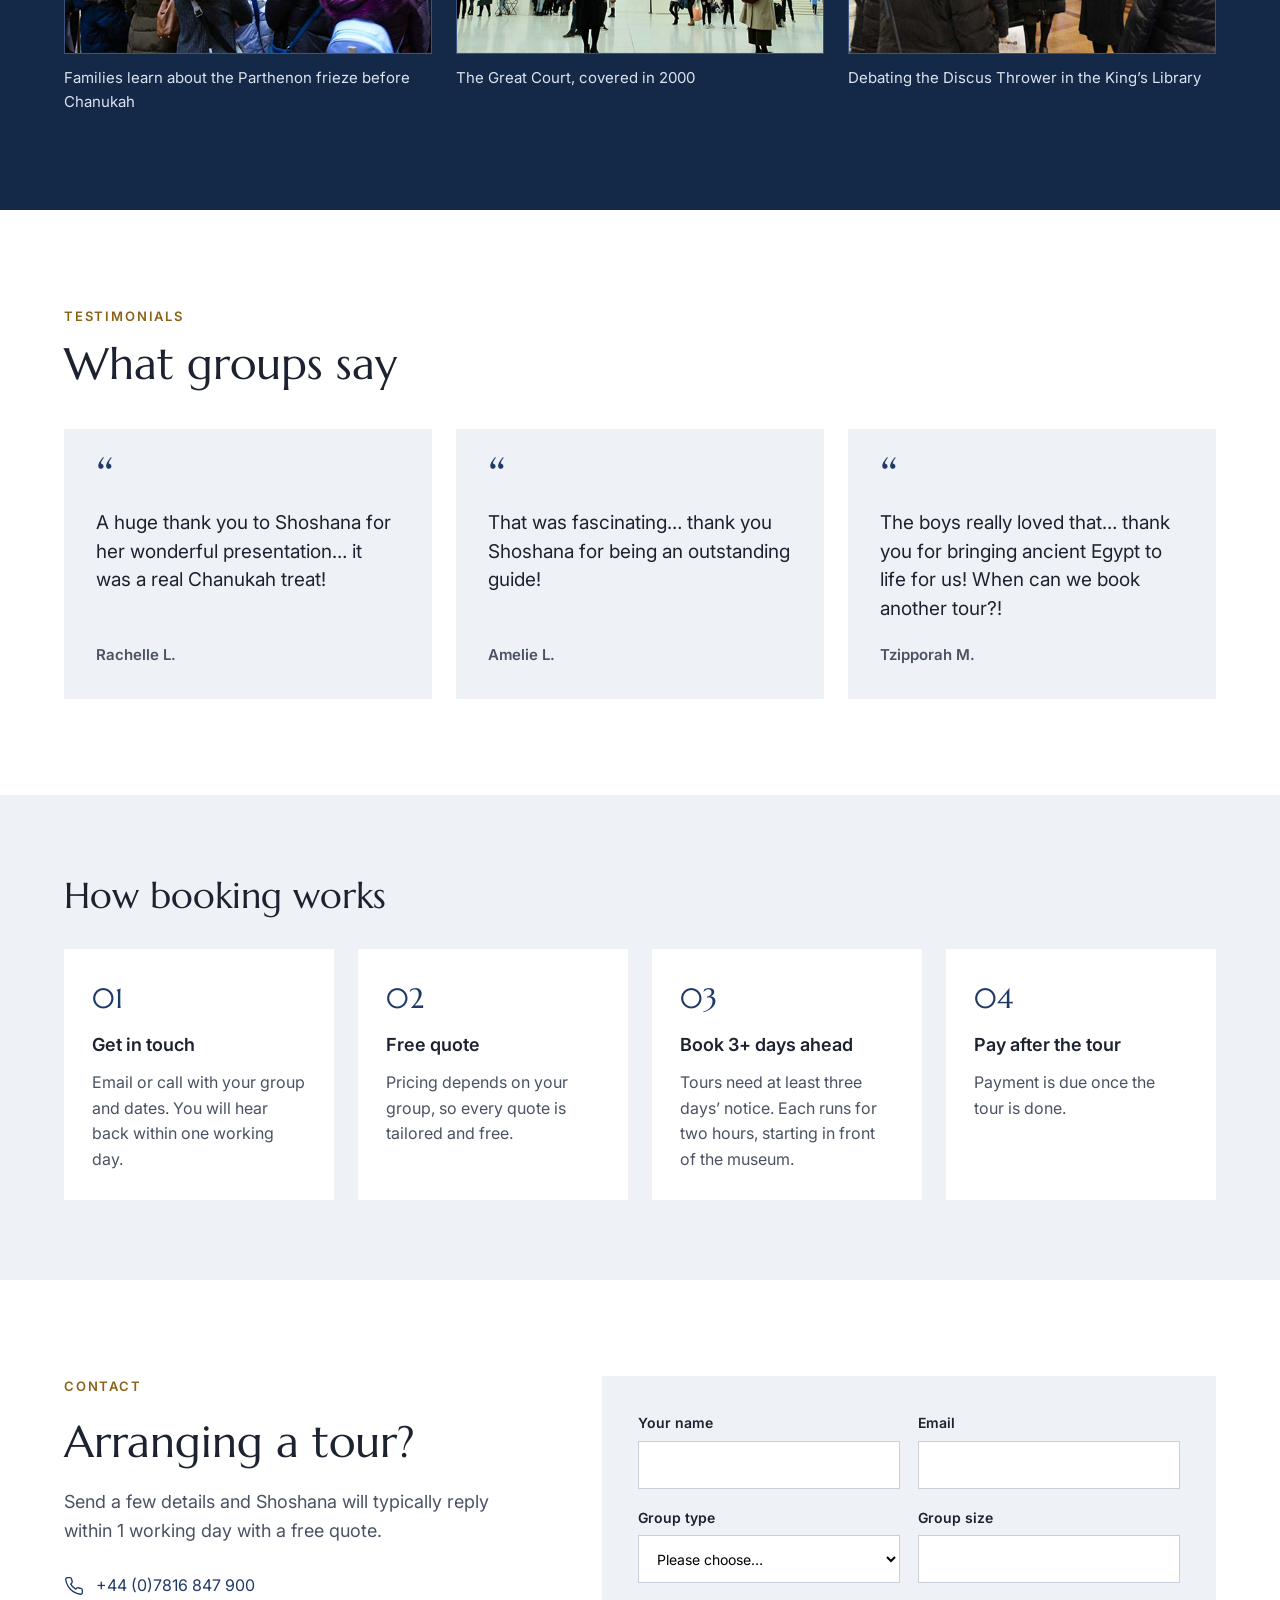
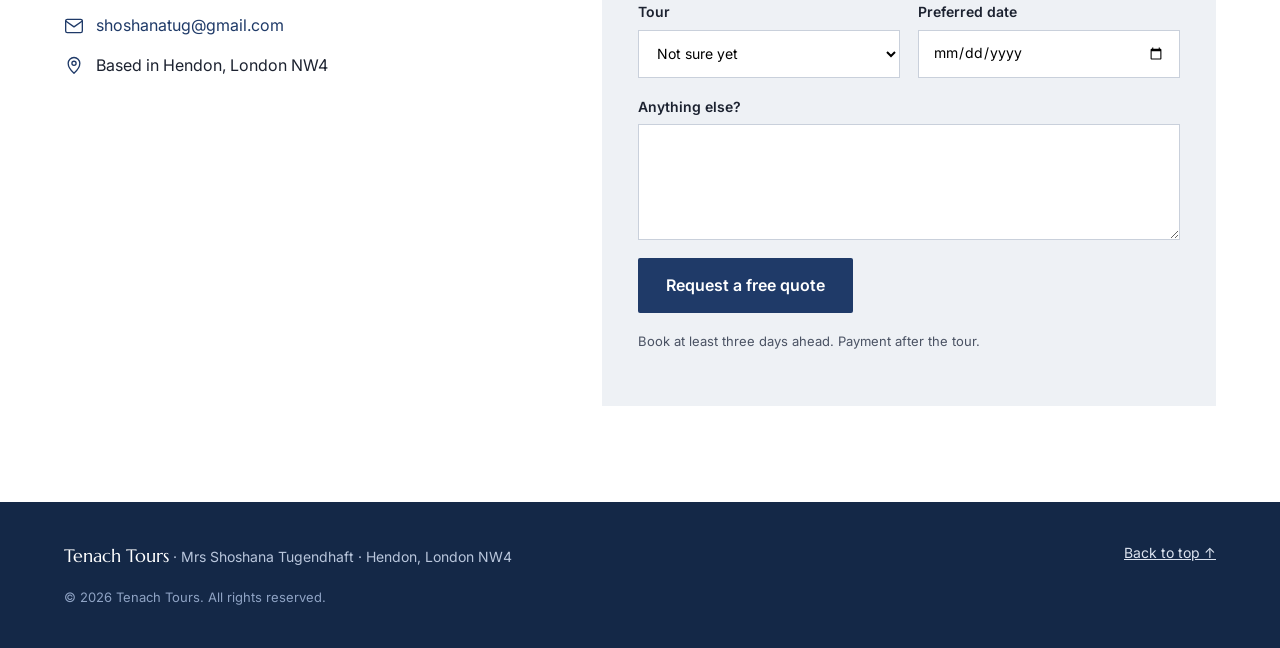
==== commit 46b40cdf: "revised" ====
--- a/beta/index.html
+++ b/beta/index.html
@@ -331,7 +331,7 @@
       <div style="flex: 1 1 420px; min-width: 0; display: flex; flex-direction: column; gap: 16px">
         <span style="font-size: 13px; letter-spacing: 0.14em; text-transform: uppercase; color: #8A6219; font-weight: 600">Why book a tour?</span>
         <h2 class="h-section" style="margin: 0; font-family: Marcellus, serif; font-weight: 400; font-size: 40px; line-height: 1.15">The museum is vast. A guide brings it to life.</h2>
-        <p style="margin: 0; color: #4A5263">The British Museum holds around 50,000 artefacts across nearly 100 galleries. Many of them relate directly to the Tenach and Jewish history, but they are easy to walk past. A knowledgeable guide finds them for you and brings them to life.</p>
+        <p style="margin: 0; color: #4A5263">The British Museum holds around 50,000 artefacts across nearly 100 galleries. Many of them relate directly to the Tenach and Jewish history, but they are easy to walk past. A knowledgeable guide finds them for you and animates the exhibits.</p>
       </div>
       <div style="flex: 1 1 420px; min-width: 0; display: flex; flex-direction: column; gap: 16px">
         <span style="font-size: 15px; font-weight: 600">Ideal for</span>
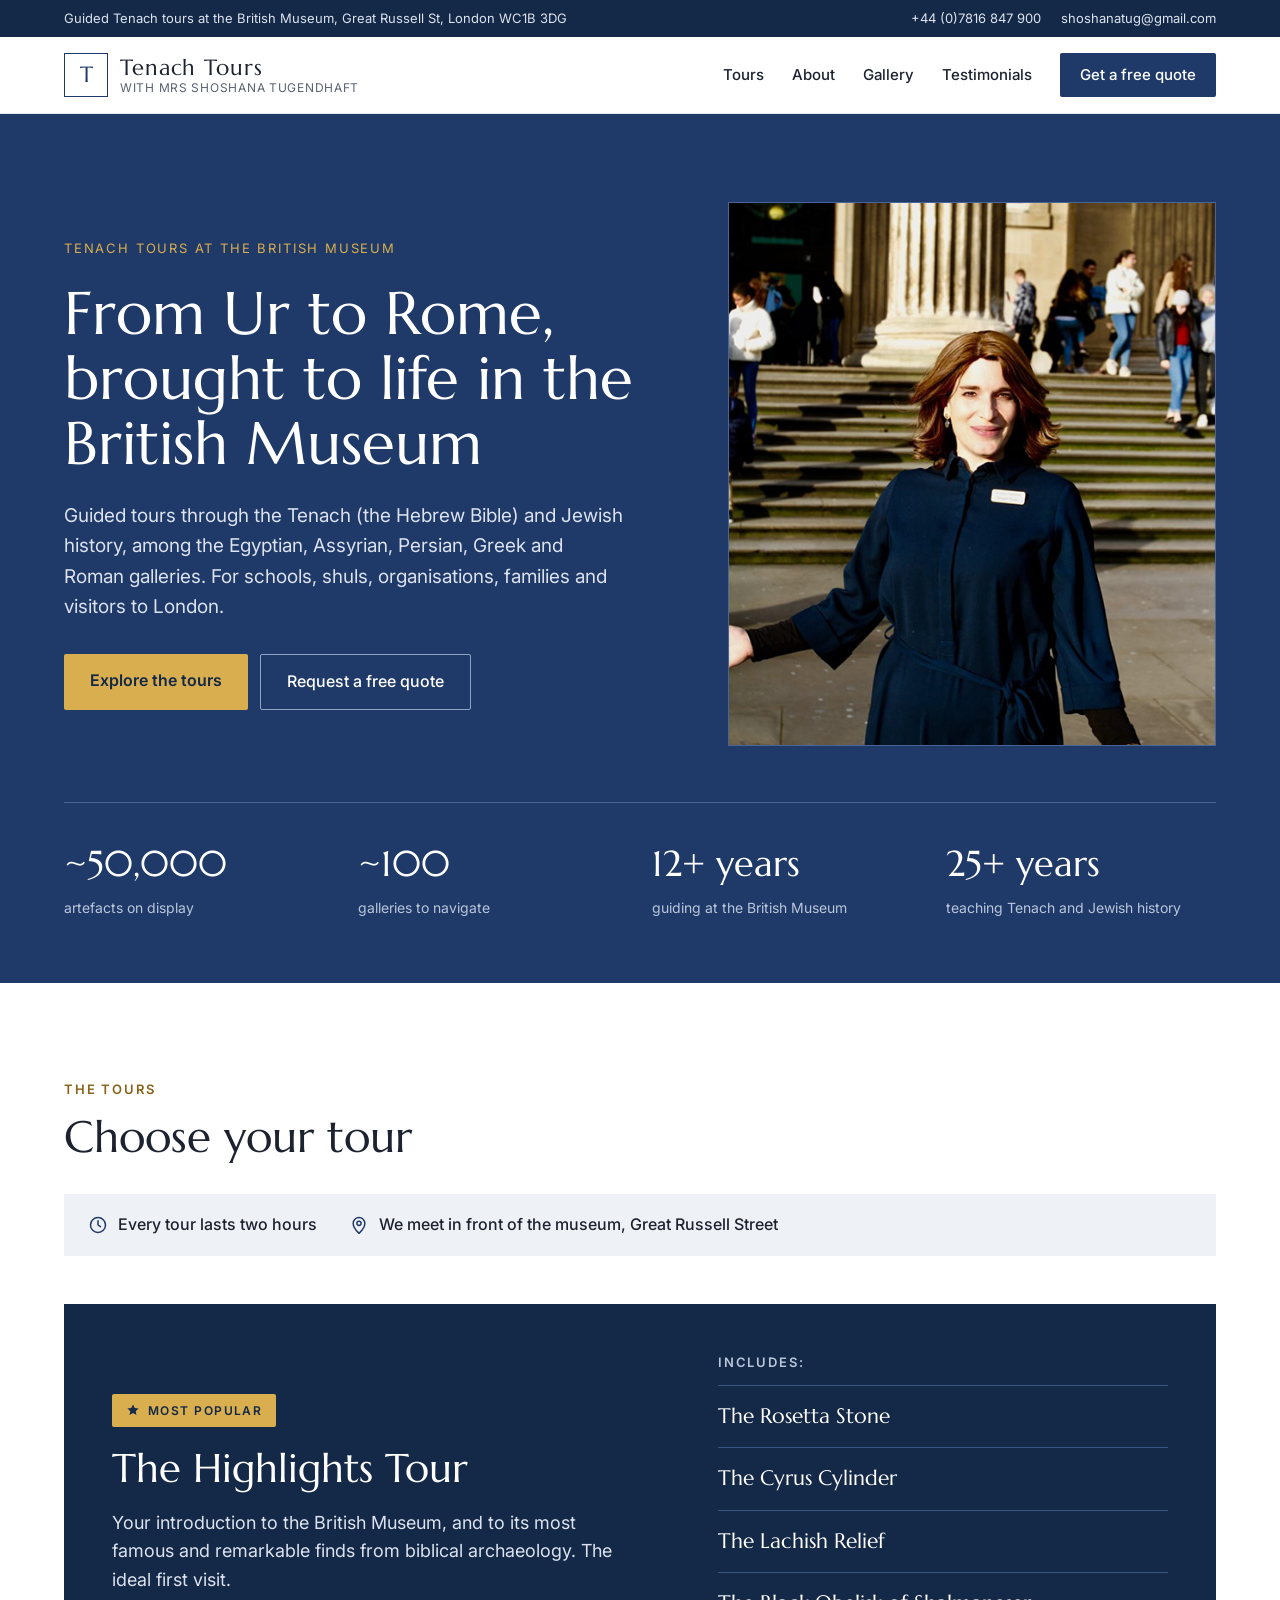
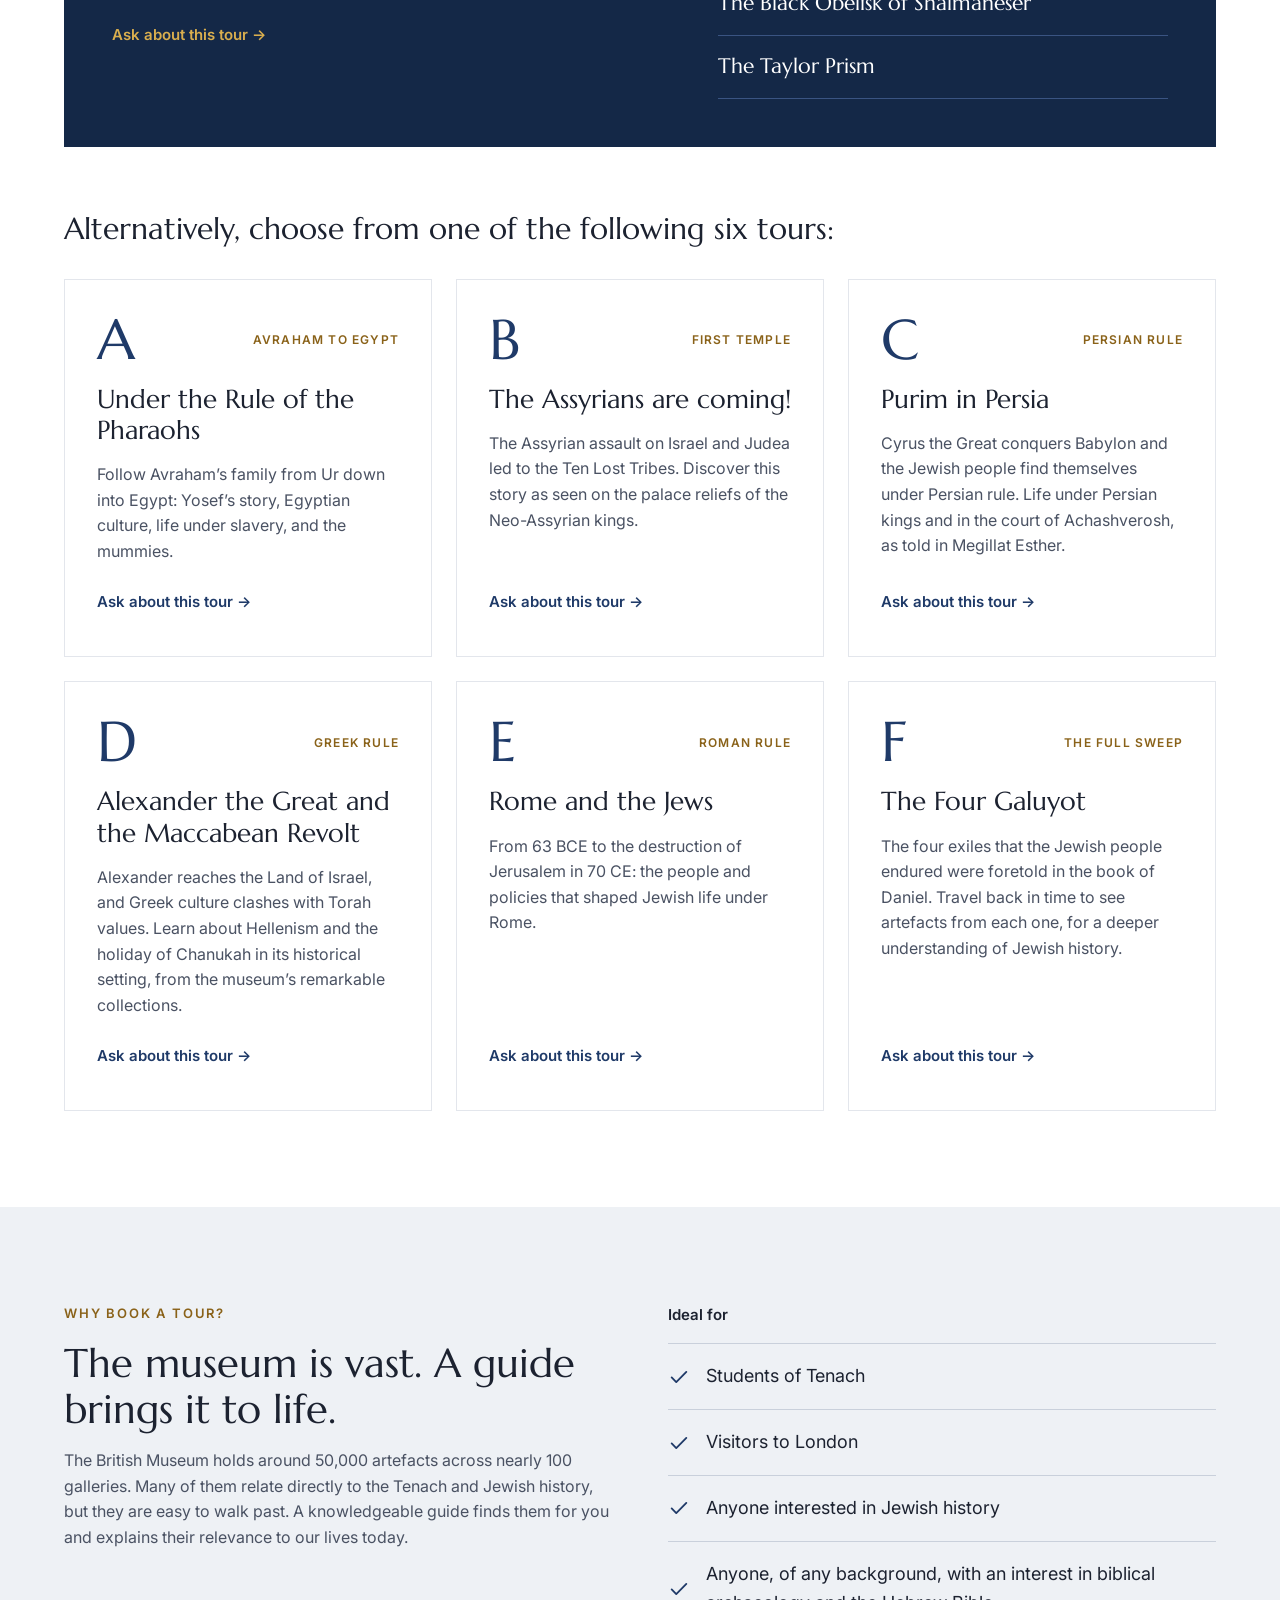
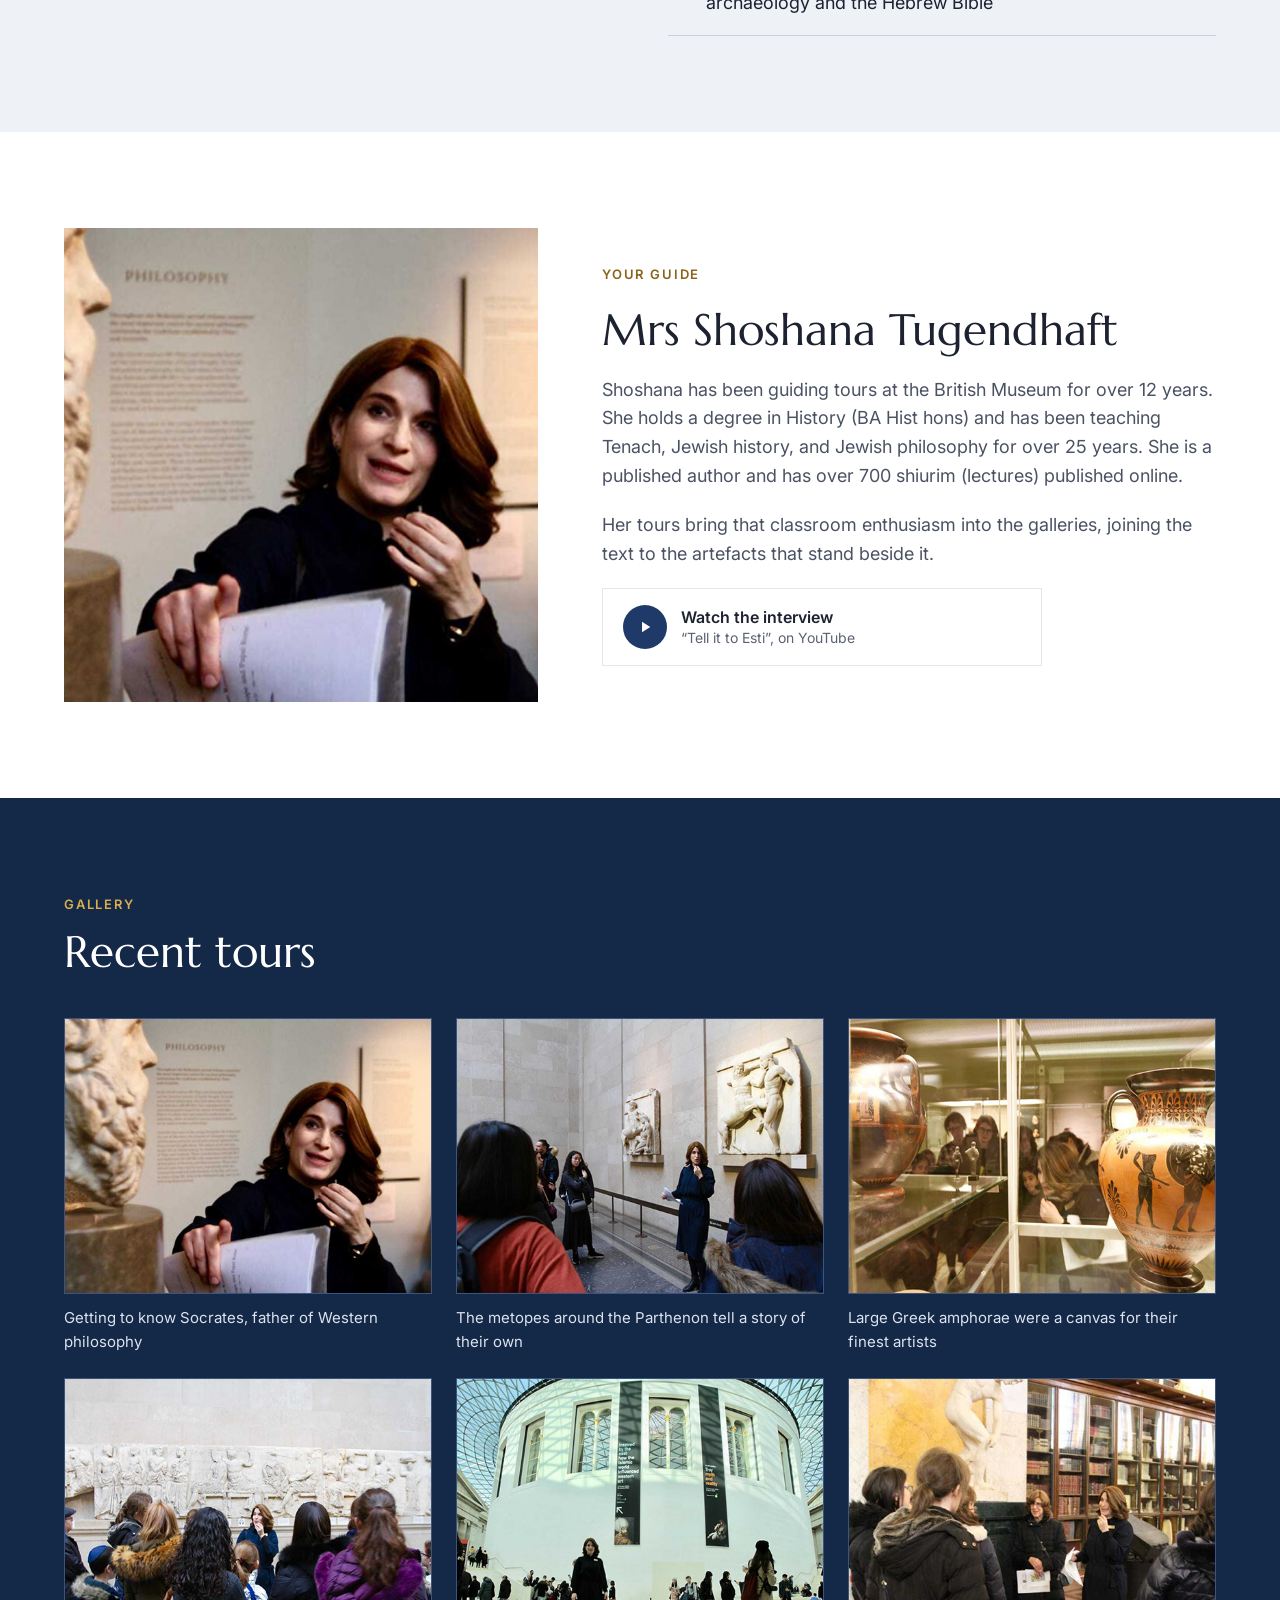
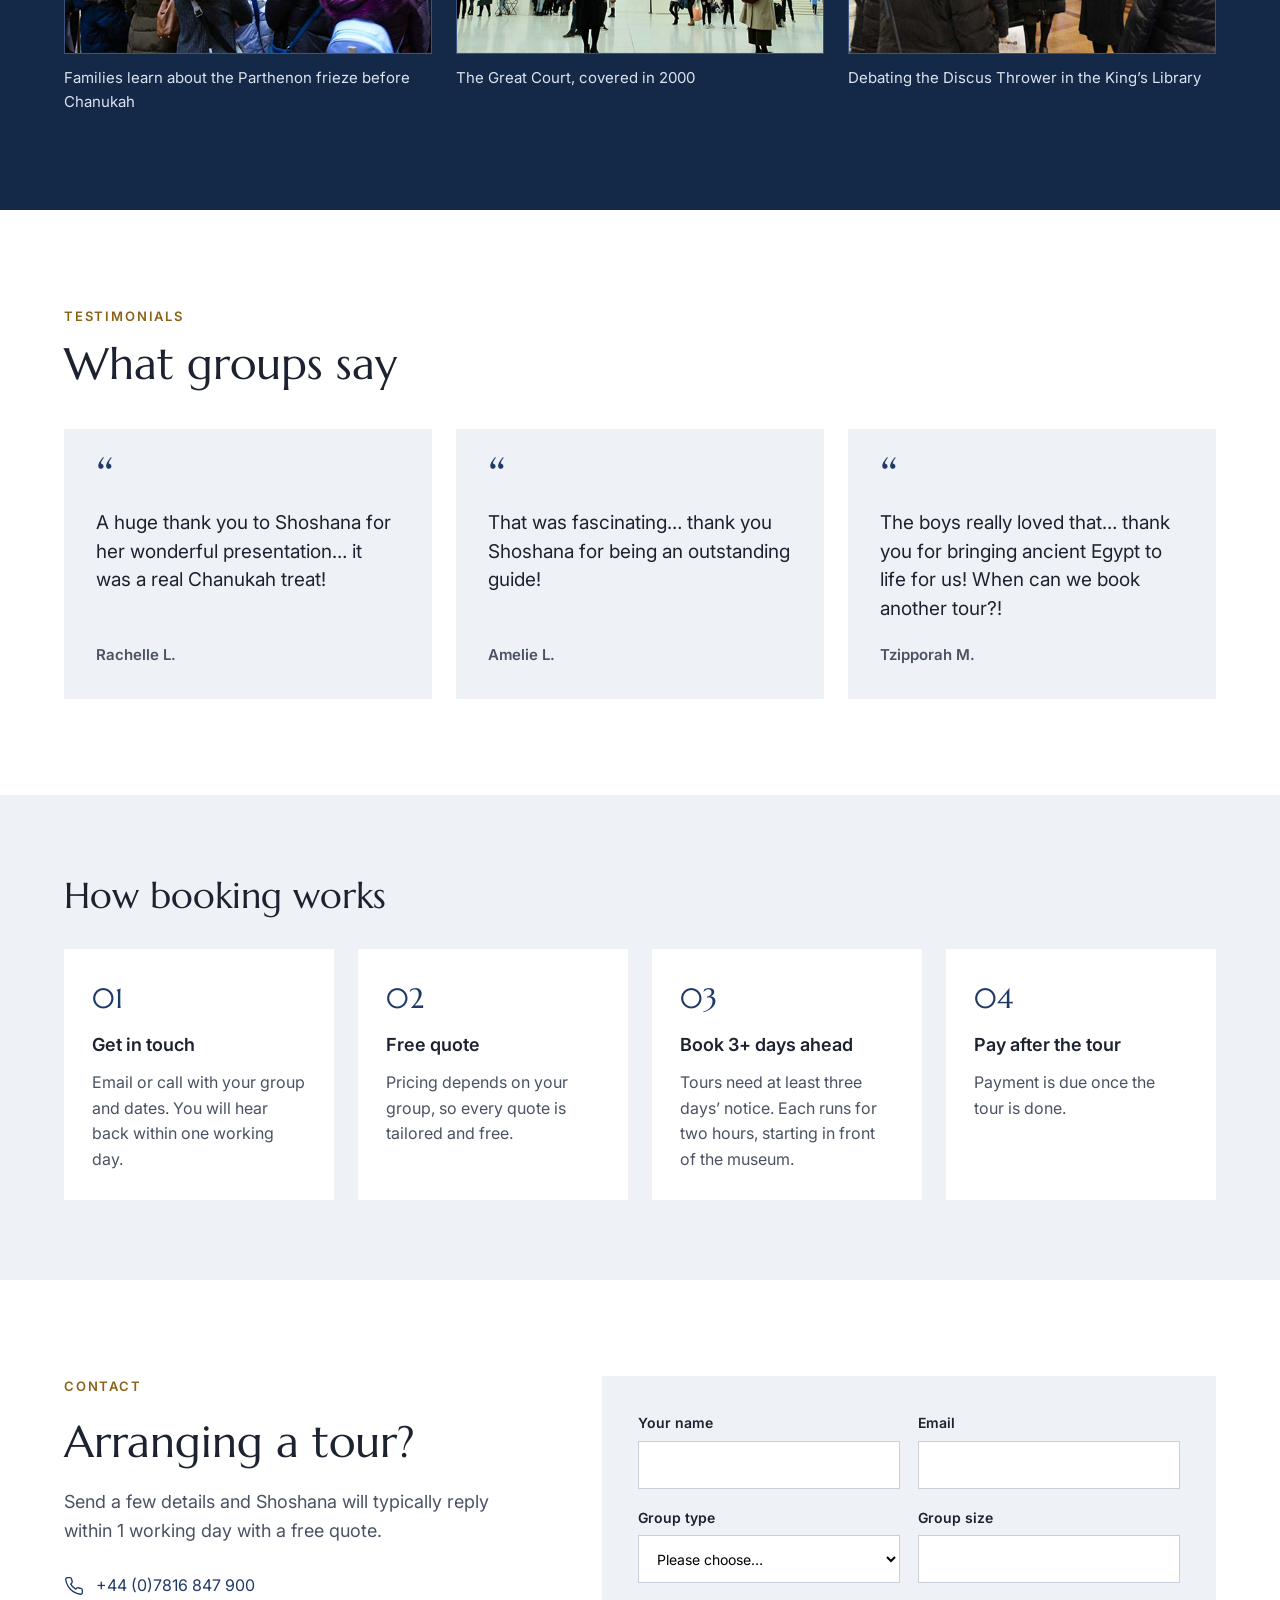
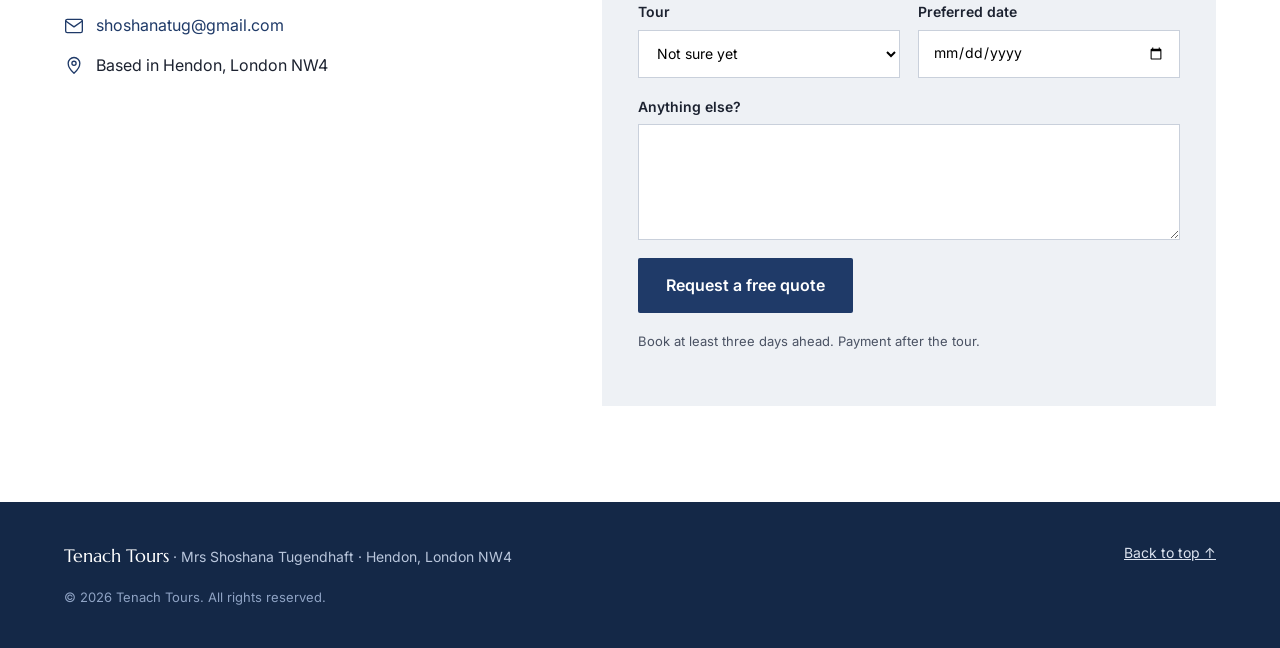
==== commit b46efdda: "revised" ====
--- a/beta/index.html
+++ b/beta/index.html
@@ -331,7 +331,7 @@
       <div style="flex: 1 1 420px; min-width: 0; display: flex; flex-direction: column; gap: 16px">
         <span style="font-size: 13px; letter-spacing: 0.14em; text-transform: uppercase; color: #8A6219; font-weight: 600">Why book a tour?</span>
         <h2 class="h-section" style="margin: 0; font-family: Marcellus, serif; font-weight: 400; font-size: 40px; line-height: 1.15">The museum is vast. A guide brings it to life.</h2>
-        <p style="margin: 0; color: #4A5263">The British Museum holds around 50,000 artefacts across nearly 100 galleries. Many of them relate directly to the Tenach and Jewish history, but they are easy to walk past. A knowledgeable guide finds them for you and animates the exhibits.</p>
+        <p style="margin: 0; color: #4A5263">The British Museum holds around 50,000 artefacts across nearly 100 galleries. Many of them relate directly to the Tenach and Jewish history, but they are easy to walk past. A knowledgeable guide finds them for you and explains their relevance to our lives today.</p>
       </div>
       <div style="flex: 1 1 420px; min-width: 0; display: flex; flex-direction: column; gap: 16px">
         <span style="font-size: 15px; font-weight: 600">Ideal for</span>
